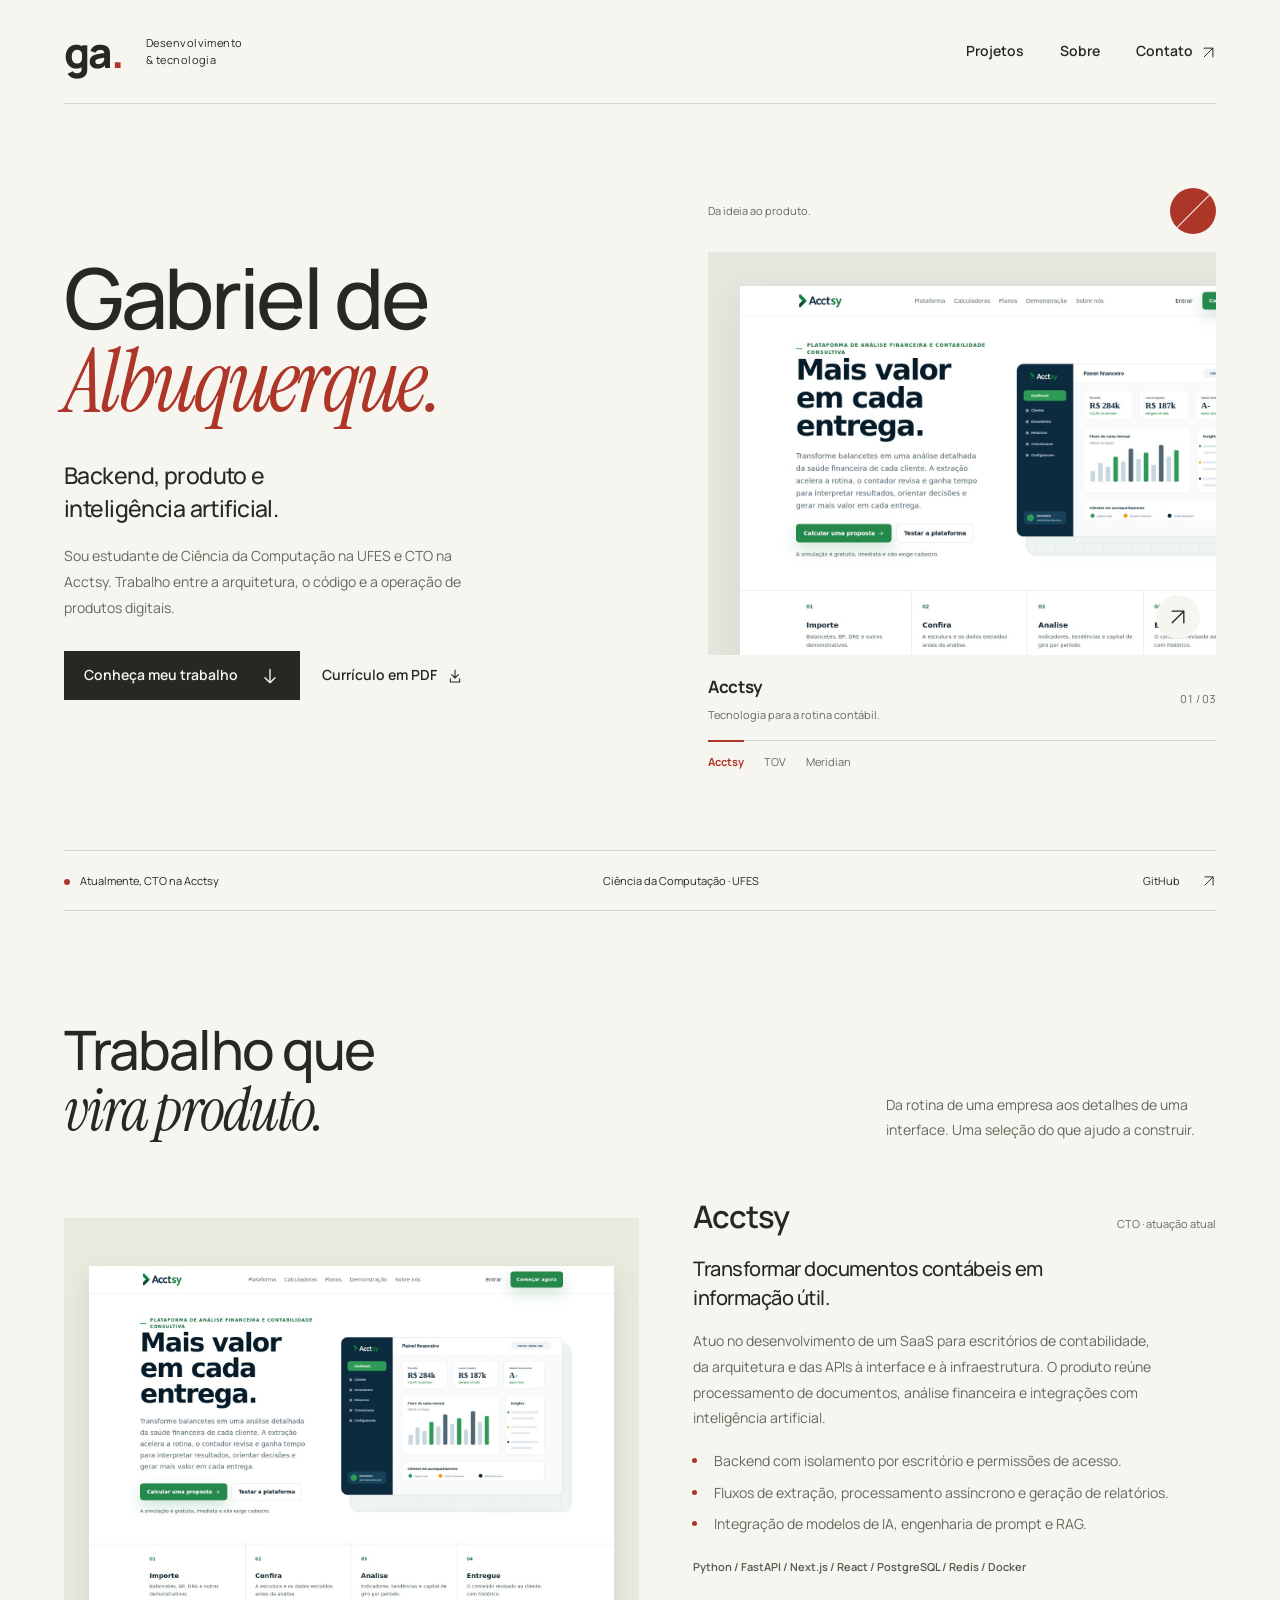
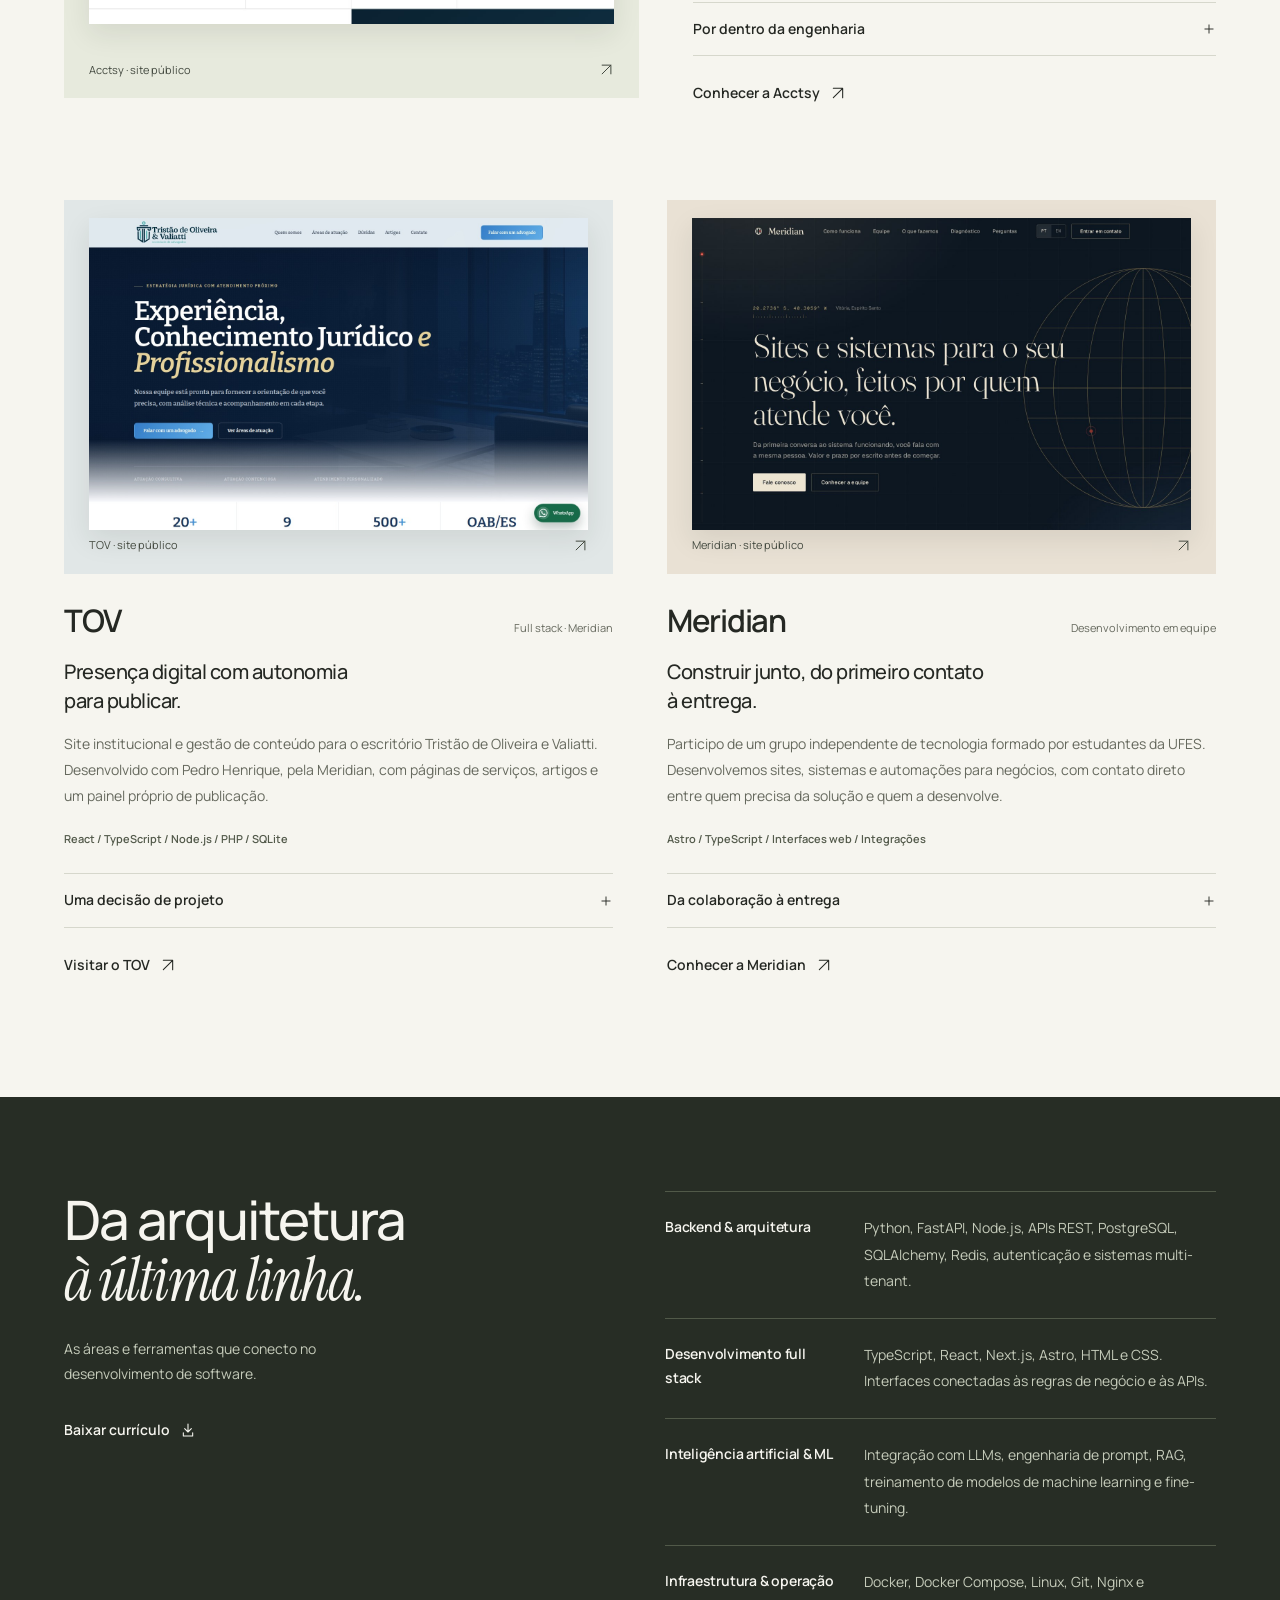
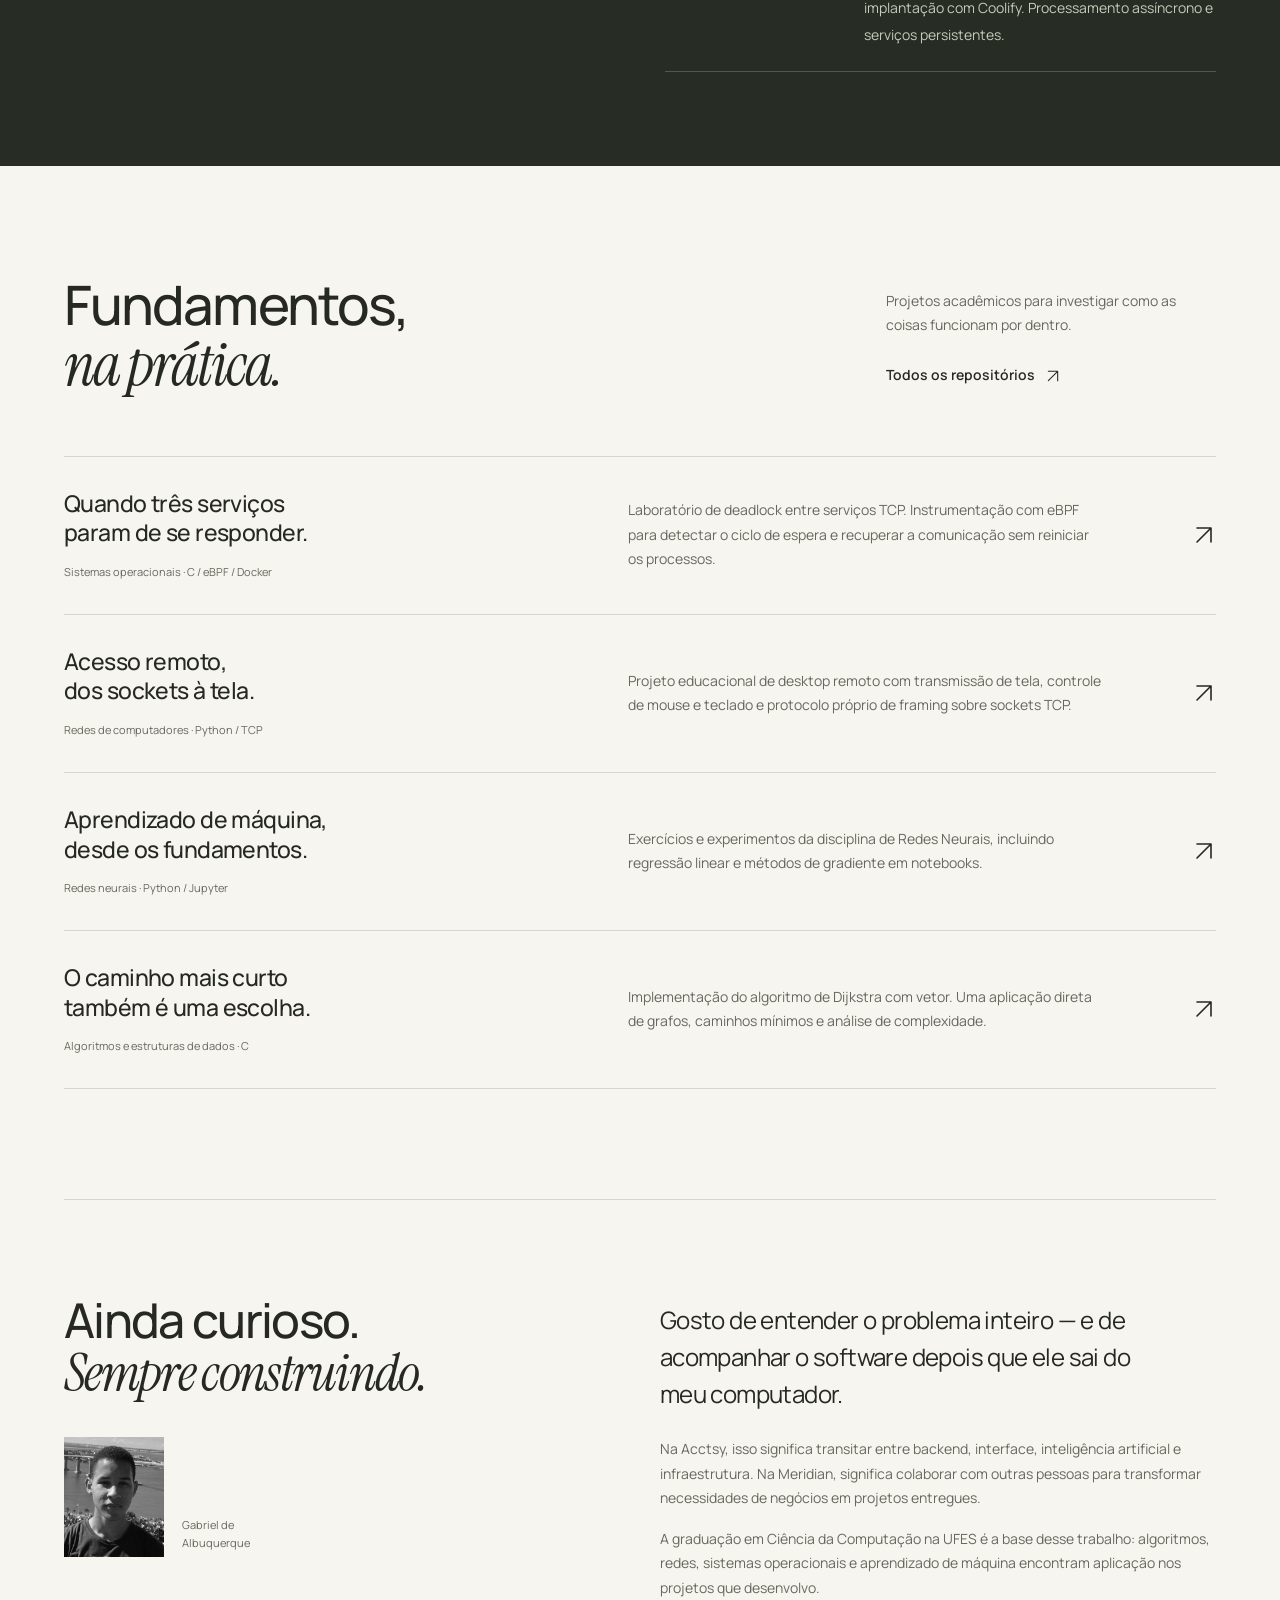
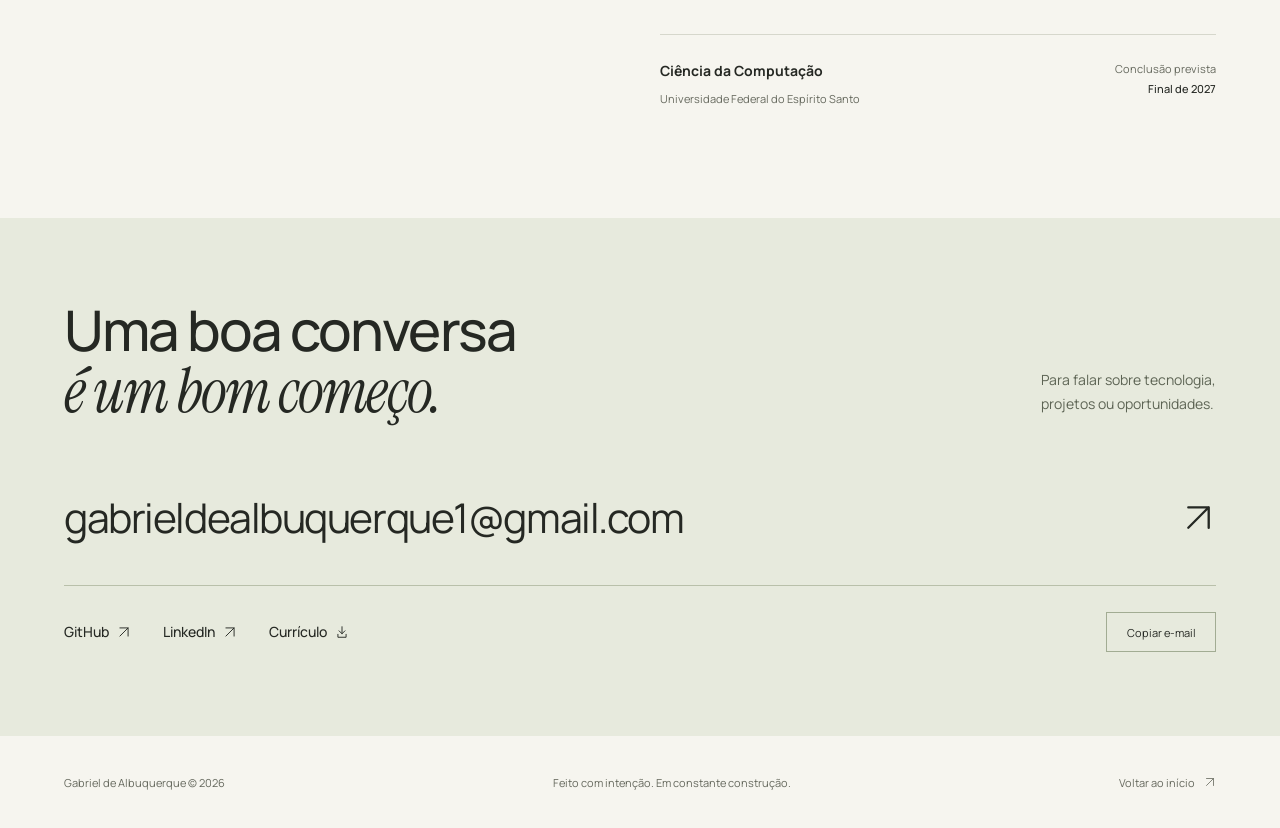
==== index.html @ 9687a2c0 "feat: add personal engineering portfolio" ====
<!doctype html>
<html lang="pt-BR">
  <head>
    <meta charset="utf-8" />
    <meta name="viewport" content="width=device-width, initial-scale=1" />
    <meta name="theme-color" content="#f6f5ef" />
    <title>Gabriel de Albuquerque — Software, produto e IA</title>
    <meta
      name="description"
      content="Gabriel de Albuquerque, CTO na Acctsy e estudante de Ciência da Computação na UFES. Backend, full stack, inteligência artificial e projetos reais."
    />
    <link rel="canonical" href="https://gabrieldealbuquerque.github.io/" />
    <meta property="og:type" content="website" />
    <meta property="og:locale" content="pt_BR" />
    <meta
      property="og:title"
      content="Gabriel de Albuquerque — Software, produto e IA"
    />
    <meta
      property="og:description"
      content="CTO na Acctsy. Ciência da Computação na UFES. Conheça meu trabalho, projetos e experiências."
    />
    <meta property="og:url" content="https://gabrieldealbuquerque.github.io/" />
    <meta
      property="og:image"
      content="https://gabrieldealbuquerque.github.io/assets/social.png"
    />
    <meta property="og:image:width" content="1200" />
    <meta property="og:image:height" content="630" />
    <meta name="twitter:card" content="summary_large_image" />
    <link rel="icon" href="assets/favicon.svg" type="image/svg+xml" />
    <link
      rel="preload"
      href="assets/fonts/manrope.woff2"
      as="font"
      type="font/woff2"
      crossorigin
    />
    <link
      rel="preload"
      href="assets/fonts/instrument-serif-italic.woff2"
      as="font"
      type="font/woff2"
      crossorigin
    />
    <link rel="stylesheet" href="styles.css" />
    <script src="script.js" defer></script>
    <script type="application/ld+json">
      {
        "@context": "https://schema.org",
        "@type": "Person",
        "name": "Gabriel de Albuquerque",
        "url": "https://gabrieldealbuquerque.github.io/",
        "jobTitle": "CTO",
        "worksFor": {
          "@type": "Organization",
          "name": "Acctsy",
          "url": "https://www.acctsy.com.br/"
        },
        "email": "mailto:gabrieldealbuquerque1@gmail.com",
        "sameAs": [
          "https://github.com/gabrieldealbuquerque",
          "https://www.linkedin.com/in/gabriel-de-albuquerque-santos-32b869294/"
        ]
      }
    </script>
  </head>
  <body>
    <a class="skip-link" href="#conteudo">Pular para o conteúdo</a>
    <svg
      class="icon-library"
      xmlns="http://www.w3.org/2000/svg"
      aria-hidden="true"
    >
      <symbol id="arrow-up-right" viewBox="0 0 24 24">
        <path d="M5 19 19 5M5 5h14v14" />
      </symbol>
      <symbol id="arrow-down" viewBox="0 0 24 24">
        <path d="M12 4v16m-6-6 6 6 6-6" />
      </symbol>
      <symbol id="plus" viewBox="0 0 24 24">
        <path d="M12 5v14M5 12h14" />
      </symbol>
      <symbol id="download" viewBox="0 0 24 24">
        <path d="M12 3v12m-5-5 5 5 5-5M5 16v5h14v-5" />
      </symbol>
    </svg>

    <header class="header wrap">
      <a
        class="wordmark"
        href="#inicio"
        aria-label="Gabriel de Albuquerque, início"
        >g<span class="mark-dot">a</span><span class="brand-period">.</span></a
      >
      <span class="header-note">Desenvolvimento<br />& tecnologia</span>
      <nav aria-label="Navegação principal">
        <a href="#projetos">Projetos</a>
        <a href="#sobre">Sobre</a>
        <a href="#contato"
          >Contato <svg class="icon"><use href="#arrow-up-right" /></svg
        ></a>
      </nav>
    </header>

    <main id="conteudo">
      <section class="hero wrap" id="inicio" aria-labelledby="nome">
        <div class="hero-copy">
          <h1 id="nome">Gabriel de<br /><em>Albuquerque.</em></h1>
          <p class="hero-lead">
            Backend, produto e<br />inteligência artificial.
          </p>
          <p class="hero-intro">
            Sou estudante de Ciência da Computação na UFES e CTO na Acctsy.
            Trabalho entre a arquitetura, o código e a operação de produtos
            digitais.
          </p>
          <div class="hero-actions">
            <a class="button" href="#projetos"
              >Conheça meu trabalho
              <svg class="icon"><use href="#arrow-down" /></svg
            ></a>
            <a
              class="text-link"
              href="assets/Gabriel-de-Albuquerque-Curriculo.pdf"
              download
              >Currículo em PDF <svg class="icon"><use href="#download" /></svg
            ></a>
          </div>
        </div>
        <div class="work-preview">
          <div class="preview-top">
            <span>Da ideia ao produto.</span
            ><span class="preview-seal" aria-hidden="true"></span>
          </div>
          <a
            class="preview-art"
            id="preview-link"
            href="#acctsy"
            aria-label="Conhecer o projeto Acctsy"
          >
            <img
              id="preview-image"
              src="assets/acctsy.jpg"
              alt="Página pública da Acctsy, plataforma de inteligência financeira"
              width="1440"
              height="980"
              fetchpriority="high"
            />
            <span class="preview-open"
              ><svg class="icon"><use href="#arrow-up-right" /></svg
            ></span>
          </a>
          <div class="preview-bottom">
            <p>
              <strong id="preview-name">Acctsy</strong
              ><span id="preview-description"
                >Tecnologia para a rotina contábil.</span
              >
            </p>
            <span
              class="preview-counter"
              id="preview-counter"
              aria-hidden="true"
              >01 / 03</span
            >
          </div>
          <div
            class="project-selector"
            role="group"
            aria-label="Prévia dos projetos"
            hidden
          >
            <button type="button" aria-pressed="true" data-project="acctsy">
              Acctsy
            </button>
            <button type="button" aria-pressed="false" data-project="tov">
              TOV
            </button>
            <button type="button" aria-pressed="false" data-project="meridian">
              Meridian
            </button>
          </div>
        </div>
        <div class="hero-foot">
          <span
            ><span class="status-dot" aria-hidden="true"></span> Atualmente, CTO
            na Acctsy</span
          ><span>Ciência da Computação · UFES</span
          ><a
            href="https://github.com/gabrieldealbuquerque"
            target="_blank"
            rel="noopener noreferrer"
            >GitHub <svg class="icon"><use href="#arrow-up-right" /></svg
          ></a>
        </div>
      </section>

      <section
        class="projects wrap section"
        id="projetos"
        aria-labelledby="projects-heading"
      >
        <div class="section-heading">
          <h2 id="projects-heading">
            Trabalho que<br /><em>vira produto.</em>
          </h2>
          <p>
            Da rotina de uma empresa aos detalhes de uma interface. Uma seleção
            do que ajudo a construir.
          </p>
        </div>

        <article class="project project-featured" id="acctsy">
          <a
            class="project-image acctsy-image"
            href="https://www.acctsy.com.br/"
            target="_blank"
            rel="noopener noreferrer"
            aria-label="Visitar o site da Acctsy"
            ><img
              src="assets/acctsy.jpg"
              alt="Site público da Acctsy apresentando sua plataforma contábil"
              width="1440"
              height="980"
              loading="lazy" /><span class="image-note"
              >Acctsy · site público
              <svg class="icon"><use href="#arrow-up-right" /></svg></span
          ></a>
          <div class="project-body">
            <div class="project-title">
              <h3>Acctsy</h3>
              <span>CTO · atuação atual</span>
            </div>
            <p class="project-statement">
              Transformar documentos contábeis em informação útil.
            </p>
            <p>
              Atuo no desenvolvimento de um SaaS para escritórios de
              contabilidade, da arquitetura e das APIs à interface e à
              infraestrutura. O produto reúne processamento de documentos,
              análise financeira e integrações com inteligência artificial.
            </p>
            <ul class="project-points">
              <li>
                Backend com isolamento por escritório e permissões de acesso.
              </li>
              <li>
                Fluxos de extração, processamento assíncrono e geração de
                relatórios.
              </li>
              <li>Integração de modelos de IA, engenharia de prompt e RAG.</li>
            </ul>
            <p class="tech-line">
              Python / FastAPI / Next.js / React / PostgreSQL / Redis / Docker
            </p>
            <details>
              <summary>
                Por dentro da engenharia
                <svg class="icon"><use href="#plus" /></svg>
              </summary>
              <div class="detail-content">
                <p>
                  A interface se comunica com o backend por uma camada BFF. O
                  processamento usa filas persistentes, e o acesso aos dados
                  considera o escritório, o cliente e as permissões de cada
                  usuário.
                </p>
                <p>
                  Minha atuação conecta desenvolvimento full stack, integração
                  de IA e operação: autenticação, APIs, persistência,
                  processamento de arquivos e implantação com Docker.
                </p>
              </div>
            </details>
            <a
              class="text-link"
              href="https://www.acctsy.com.br/"
              target="_blank"
              rel="noopener noreferrer"
              >Conhecer a Acctsy
              <svg class="icon"><use href="#arrow-up-right" /></svg
            ></a>
          </div>
        </article>

        <div class="project-pair">
          <article class="project" id="tov">
            <a
              class="project-image tov-image"
              href="https://tov.adv.br/"
              target="_blank"
              rel="noopener noreferrer"
              aria-label="Visitar o site TOV"
              ><img
                src="assets/tov.jpg"
                alt="Página inicial do escritório Tristão de Oliveira e Valiatti"
                width="1440"
                height="900"
                loading="lazy" /><span class="image-note"
                >TOV · site público
                <svg class="icon"><use href="#arrow-up-right" /></svg></span
            ></a>
            <div class="project-title">
              <h3>TOV</h3>
              <span>Full stack · Meridian</span>
            </div>
            <p class="project-statement">
              Presença digital com autonomia para publicar.
            </p>
            <p>
              Site institucional e gestão de conteúdo para o escritório Tristão
              de Oliveira e Valiatti. Desenvolvido com Pedro Henrique, pela
              Meridian, com páginas de serviços, artigos e um painel próprio de
              publicação.
            </p>
            <p class="tech-line">React / TypeScript / Node.js / PHP / SQLite</p>
            <details>
              <summary>
                Uma decisão de projeto
                <svg class="icon"><use href="#plus" /></svg>
              </summary>
              <div class="detail-content">
                <p>
                  O mesmo frontend atende dois ambientes: backend Node.js para
                  desenvolvimento e VPS, ou PHP para hospedagem compartilhada. O
                  contrato da API é preservado entre eles.
                </p>
                <p>
                  O CMS inclui sessões com cookies HttpOnly, proteção CSRF e
                  sanitização de conteúdo. Metadados por página, sitemap e RSS
                  fazem parte da publicação dos artigos.
                </p>
              </div>
            </details>
            <a
              class="text-link"
              href="https://tov.adv.br/"
              target="_blank"
              rel="noopener noreferrer"
              >Visitar o TOV
              <svg class="icon"><use href="#arrow-up-right" /></svg
            ></a>
          </article>
          <article class="project" id="meridian">
            <a
              class="project-image meridian-image"
              href="https://www.meridianlab.com.br/"
              target="_blank"
              rel="noopener noreferrer"
              aria-label="Visitar a Meridian"
              ><img
                src="assets/meridian.jpg"
                alt="Site da Meridian, grupo de desenvolvimento de sites e sistemas"
                width="1440"
                height="980"
                loading="lazy" /><span class="image-note"
                >Meridian · site público
                <svg class="icon"><use href="#arrow-up-right" /></svg></span
            ></a>
            <div class="project-title">
              <h3>Meridian</h3>
              <span>Desenvolvimento em equipe</span>
            </div>
            <p class="project-statement">
              Construir junto, do primeiro contato à entrega.
            </p>
            <p>
              Participo de um grupo independente de tecnologia formado por
              estudantes da UFES. Desenvolvemos sites, sistemas e automações
              para negócios, com contato direto entre quem precisa da solução e
              quem a desenvolve.
            </p>
            <p class="tech-line">
              Astro / TypeScript / Interfaces web / Integrações
            </p>
            <details>
              <summary>
                Da colaboração à entrega
                <svg class="icon"><use href="#plus" /></svg>
              </summary>
              <div class="detail-content">
                <p>
                  A Meridian é um espaço de colaboração e aplicação prática do
                  que estudamos. O projeto do TOV é uma dessas entregas,
                  desenvolvido em conjunto com Pedro Henrique.
                </p>
                <p>
                  O site do grupo usa Astro e TypeScript. A Meridian é uma
                  iniciativa independente, sem vínculo institucional com a UFES.
                </p>
              </div>
            </details>
            <a
              class="text-link"
              href="https://www.meridianlab.com.br/"
              target="_blank"
              rel="noopener noreferrer"
              >Conhecer a Meridian
              <svg class="icon"><use href="#arrow-up-right" /></svg
            ></a>
          </article>
        </div>
      </section>

      <section
        class="skills-section"
        id="competencias"
        aria-labelledby="skills-heading"
      >
        <div class="wrap skills-layout">
          <div class="skills-intro">
            <h2 id="skills-heading">
              Da arquitetura<br /><em>à última linha.</em>
            </h2>
            <p>
              As áreas e ferramentas que conecto no desenvolvimento de software.
            </p>
            <a
              class="text-link"
              href="assets/Gabriel-de-Albuquerque-Curriculo.pdf"
              download
              >Baixar currículo <svg class="icon"><use href="#download" /></svg
            ></a>
          </div>
          <dl class="skills-list">
            <div>
              <dt>Backend & arquitetura</dt>
              <dd>
                Python, FastAPI, Node.js, APIs REST, PostgreSQL, SQLAlchemy,
                Redis, autenticação e sistemas multi-tenant.
              </dd>
            </div>
            <div>
              <dt>Desenvolvimento full stack</dt>
              <dd>
                TypeScript, React, Next.js, Astro, HTML e CSS. Interfaces
                conectadas às regras de negócio e às APIs.
              </dd>
            </div>
            <div>
              <dt>Inteligência artificial & ML</dt>
              <dd>
                Integração com LLMs, engenharia de prompt, RAG, treinamento de
                modelos de machine learning e fine-tuning.
              </dd>
            </div>
            <div>
              <dt>Infraestrutura & operação</dt>
              <dd>
                Docker, Docker Compose, Linux, Git, Nginx e implantação com
                Coolify. Processamento assíncrono e serviços persistentes.
              </dd>
            </div>
          </dl>
        </div>
      </section>

      <section class="academic wrap section" aria-labelledby="academic-heading">
        <div class="section-heading">
          <h2 id="academic-heading">Fundamentos,<br /><em>na prática.</em></h2>
          <div>
            <p>
              Projetos acadêmicos para investigar como as coisas funcionam por
              dentro.
            </p>
            <a
              class="text-link"
              href="https://github.com/gabrieldealbuquerque?tab=repositories"
              target="_blank"
              rel="noopener noreferrer"
              >Todos os repositórios
              <svg class="icon"><use href="#arrow-up-right" /></svg
            ></a>
          </div>
        </div>
        <div class="academic-list">
          <a
            class="academic-project"
            href="https://github.com/gabrieldealbuquerque/Deteccao-de-Deadlock-por-eBPF"
            target="_blank"
            rel="noopener noreferrer"
            ><div>
              <h3>Quando três serviços<br />param de se responder.</h3>
              <span>Sistemas operacionais · C / eBPF / Docker</span>
            </div>
            <p>
              Laboratório de deadlock entre serviços TCP. Instrumentação com
              eBPF para detectar o ciclo de espera e recuperar a comunicação sem
              reiniciar os processos.
            </p>
            <svg class="icon"><use href="#arrow-up-right" /></svg
          ></a>
          <a
            class="academic-project"
            href="https://github.com/gabrieldealbuquerque/Remote-Desktop-via-Sockets-TCP"
            target="_blank"
            rel="noopener noreferrer"
            ><div>
              <h3>Acesso remoto,<br />dos sockets à tela.</h3>
              <span>Redes de computadores · Python / TCP</span>
            </div>
            <p>
              Projeto educacional de desktop remoto com transmissão de tela,
              controle de mouse e teclado e protocolo próprio de framing sobre
              sockets TCP.
            </p>
            <svg class="icon"><use href="#arrow-up-right" /></svg
          ></a>
          <a
            class="academic-project"
            href="https://github.com/gabrieldealbuquerque/Redes-Neurais"
            target="_blank"
            rel="noopener noreferrer"
            ><div>
              <h3>Aprendizado de máquina,<br />desde os fundamentos.</h3>
              <span>Redes neurais · Python / Jupyter</span>
            </div>
            <p>
              Exercícios e experimentos da disciplina de Redes Neurais,
              incluindo regressão linear e métodos de gradiente em notebooks.
            </p>
            <svg class="icon"><use href="#arrow-up-right" /></svg
          ></a>
          <a
            class="academic-project"
            href="https://github.com/gabrieldealbuquerque/Dijkstra_Vetor"
            target="_blank"
            rel="noopener noreferrer"
            ><div>
              <h3>O caminho mais curto<br />também é uma escolha.</h3>
              <span>Algoritmos e estruturas de dados · C</span>
            </div>
            <p>
              Implementação do algoritmo de Dijkstra com vetor. Uma aplicação
              direta de grafos, caminhos mínimos e análise de complexidade.
            </p>
            <svg class="icon"><use href="#arrow-up-right" /></svg
          ></a>
        </div>
      </section>

      <section
        class="about wrap section"
        id="sobre"
        aria-labelledby="about-heading"
      >
        <div class="about-heading">
          <h2 id="about-heading">
            Ainda curioso.<br /><em>Sempre construindo.</em>
          </h2>
          <figure>
            <img
              src="assets/gabriel.jpeg"
              alt="Gabriel de Albuquerque"
              width="200"
              height="200"
              loading="lazy"
            />
            <figcaption>Gabriel de Albuquerque</figcaption>
          </figure>
        </div>
        <div class="about-copy">
          <p class="about-lead">
            Gosto de entender o problema inteiro — e de acompanhar o software
            depois que ele sai do meu computador.
          </p>
          <p>
            Na Acctsy, isso significa transitar entre backend, interface,
            inteligência artificial e infraestrutura. Na Meridian, significa
            colaborar com outras pessoas para transformar necessidades de
            negócios em projetos entregues.
          </p>
          <p>
            A graduação em Ciência da Computação na UFES é a base desse
            trabalho: algoritmos, redes, sistemas operacionais e aprendizado de
            máquina encontram aplicação nos projetos que desenvolvo.
          </p>
          <div class="education">
            <div>
              <strong>Ciência da Computação</strong
              ><span>Universidade Federal do Espírito Santo</span>
            </div>
            <span>Conclusão prevista<br /><strong>Final de 2027</strong></span>
          </div>
        </div>
      </section>

      <section class="contact" id="contato" aria-labelledby="contact-heading">
        <div class="wrap">
          <div class="contact-top">
            <h2 id="contact-heading">
              Uma boa conversa<br /><em>é um bom começo.</em>
            </h2>
            <p>Para falar sobre tecnologia,<br />projetos ou oportunidades.</p>
          </div>
          <a class="email-link" href="mailto:gabrieldealbuquerque1@gmail.com"
            >gabrieldealbuquerque1@gmail.com
            <svg class="icon"><use href="#arrow-up-right" /></svg
          ></a>
          <div class="contact-bottom">
            <div class="contact-links">
              <a
                href="https://github.com/gabrieldealbuquerque"
                target="_blank"
                rel="noopener noreferrer"
                >GitHub
                <svg class="icon"><use href="#arrow-up-right" /></svg></a
              ><a
                href="https://www.linkedin.com/in/gabriel-de-albuquerque-santos-32b869294/"
                target="_blank"
                rel="noopener noreferrer"
                >LinkedIn
                <svg class="icon"><use href="#arrow-up-right" /></svg></a
              ><a href="assets/Gabriel-de-Albuquerque-Curriculo.pdf" download
                >Currículo <svg class="icon"><use href="#download" /></svg
              ></a>
            </div>
            <button class="copy-email" type="button" hidden>
              Copiar e-mail</button
            ><span
              class="sr-only"
              id="copy-status"
              role="status"
              aria-live="polite"
            ></span>
          </div>
        </div>
      </section>
    </main>
    <footer class="footer wrap">
      <span
        >Gabriel de Albuquerque <span aria-hidden="true">©</span>
        <span id="year">2026</span></span
      ><span>Feito com intenção. Em constante construção.</span
      ><a href="#inicio"
        >Voltar ao início <svg class="icon"><use href="#arrow-up-right" /></svg
      ></a>
    </footer>
  </body>
</html>
---- styles.css ----
@font-face {
  font-family: Manrope;
  src: url("assets/fonts/manrope.woff2") format("woff2");
  font-weight: 200 800;
  font-style: normal;
  font-display: swap;
}
@font-face {
  font-family: "Instrument Serif";
  src: url("assets/fonts/instrument-serif-italic.woff2") format("woff2");
  font-style: italic;
  font-weight: 400;
  font-display: swap;
}
:root {
  --paper: #f6f5ef;
  --ink: #252823;
  --muted: #66695e;
  --line: #d6d7cc;
  --accent: #ad3628;
  --accent-hover: #86281e;
  --sage: #e7eadd;
  --dark: #272d25;
  --serif: "Instrument Serif", Georgia, serif;
  --sans: Manrope, Arial, sans-serif;
  --space: clamp(24px, 5vw, 80px);
  --ease: cubic-bezier(0.16, 1, 0.3, 1);
}
* {
  box-sizing: border-box;
}
html {
  scroll-behavior: smooth;
  scroll-padding-top: 32px;
  scrollbar-color: #a5a998 var(--paper);
}
body {
  margin: 0;
  background: var(--paper);
  color: var(--ink);
  font-family: var(--sans);
  font-size: 15px;
  line-height: 1.75;
  -webkit-font-smoothing: antialiased;
}
::selection {
  background: var(--accent);
  color: var(--paper);
}
[hidden] {
  display: none !important;
}
a {
  color: inherit;
  text-decoration: none;
  text-underline-offset: 5px;
}
button {
  font: inherit;
  color: inherit;
  cursor: pointer;
}
a,
button,
summary {
  -webkit-tap-highlight-color: transparent;
}
a:focus-visible,
button:focus-visible,
summary:focus-visible {
  outline: 2px solid var(--accent);
  outline-offset: 6px;
}
p,
h1,
h2,
h3,
figure {
  margin: 0;
}
h1,
h2,
h3 {
  font-weight: 500;
  line-height: 1.06;
  letter-spacing: -0.035em;
  text-wrap: balance;
}
p {
  text-wrap: pretty;
}
em {
  font-family: var(--serif);
  font-weight: 400;
}
img {
  display: block;
  max-width: 100%;
  height: auto;
}
svg {
  display: inline-block;
}
.icon {
  width: 20px;
  height: 20px;
  fill: none;
  stroke: currentColor;
  stroke-width: 1.6;
  stroke-linecap: round;
  stroke-linejoin: round;
  flex-shrink: 0;
  vertical-align: middle;
}
.icon-library {
  position: absolute;
  width: 0;
  height: 0;
  overflow: hidden;
}
.wrap {
  width: calc(100% - var(--space) * 2);
  max-width: 1280px;
  margin-inline: auto;
}
.section {
  padding-block: 110px;
}
.sr-only {
  position: absolute;
  width: 1px;
  height: 1px;
  padding: 0;
  margin: -1px;
  overflow: hidden;
  clip: rect(0, 0, 0, 0);
  white-space: nowrap;
  border: 0;
}
.skip-link {
  position: fixed;
  top: 12px;
  left: 12px;
  z-index: 20;
  background: var(--ink);
  color: white;
  padding: 12px 20px;
  transform: translateY(-160%);
}
.skip-link:focus {
  transform: translateY(0);
}
.header {
  display: flex;
  align-items: center;
  gap: 24px;
  min-height: 104px;
  border-bottom: 1px solid var(--line);
}
.wordmark {
  font-size: 42px;
  font-weight: 800;
  letter-spacing: -0.04em;
  line-height: 1;
}
.brand-period {
  color: var(--accent);
}
.header-note {
  font-size: 11px;
  line-height: 1.5;
  letter-spacing: 0.04em;
}
.header nav {
  margin-left: auto;
  display: flex;
  gap: 36px;
  align-items: center;
  font-size: 14px;
  font-weight: 600;
}
.header nav a {
  padding-block: 12px;
}
.header nav a:hover {
  color: var(--accent);
}
.header nav .icon {
  width: 15px;
  height: 15px;
  margin-left: 5px;
}
.hero {
  display: grid;
  grid-template-columns: 1.13fr 1fr;
  column-gap: 70px;
  align-items: center;
  padding-top: 72px;
}
.hero h1 {
  font-size: clamp(64px, 6.55vw, 96px);
  line-height: 0.98;
  letter-spacing: -0.04em;
}
.hero h1 em {
  font-size: 1.04em;
  letter-spacing: -0.035em;
  color: var(--accent);
}
.hero-lead {
  font-size: 23px;
  line-height: 1.45;
  letter-spacing: -0.025em;
  font-weight: 500;
  margin-top: 34px;
}
.hero-intro {
  max-width: 415px;
  color: var(--muted);
  margin-top: 18px;
  font-size: 14px;
  line-height: 1.85;
}
.hero-actions {
  display: flex;
  gap: 22px;
  align-items: center;
  flex-wrap: wrap;
  margin-top: 30px;
}
.button {
  background: var(--ink);
  color: var(--paper);
  display: inline-flex;
  align-items: center;
  justify-content: center;
  gap: 22px;
  min-height: 49px;
  padding: 10px 19px;
  font-size: 14px;
  font-weight: 600;
  border: 1px solid var(--ink);
  transition: background 0.2s;
}
.button:hover {
  background: var(--accent);
  border-color: var(--accent);
}
.text-link {
  display: inline-flex;
  align-items: center;
  gap: 10px;
  font-size: 14px;
  font-weight: 600;
  min-height: 44px;
}
.text-link:hover {
  text-decoration: underline;
}
.text-link .icon {
  width: 16px;
  height: 16px;
}
.hero-foot {
  grid-column: 1/-1;
  display: flex;
  align-items: center;
  justify-content: space-between;
  gap: 20px;
  border-block: 1px solid var(--line);
  margin-top: 70px;
  padding-block: 20px;
  font-size: 11px;
}
.hero-foot > a {
  display: flex;
  align-items: center;
  gap: 22px;
}
.hero-foot .icon {
  width: 14px;
  height: 14px;
}
.status-dot {
  display: inline-block;
  width: 6px;
  height: 6px;
  background: var(--accent);
  border-radius: 50%;
  margin-right: 8px;
  vertical-align: middle;
}
.work-preview {
  align-self: center;
  padding-top: 12px;
}
.preview-top {
  display: flex;
  align-items: center;
  justify-content: space-between;
  font-size: 11px;
  color: var(--muted);
  margin-bottom: 18px;
}
.preview-seal {
  width: 46px;
  height: 46px;
  border-radius: 50%;
  background: var(--accent);
  position: relative;
}
.preview-seal:after {
  content: "";
  position: absolute;
  background: var(--paper);
  height: 1px;
  width: 66px;
  left: -10px;
  top: 23px;
  transform: rotate(-45deg);
}
.preview-art {
  display: block;
  position: relative;
  background: #e3e7dd;
  padding: 34px 0 34px 32px;
  overflow: hidden;
  aspect-ratio: 1.26;
}
.preview-art img {
  width: 121%;
  max-width: none;
  aspect-ratio: 1440/980;
  object-fit: cover;
  object-position: top left;
  box-shadow: 0 12px 32px #25282313;
  transition: transform 0.6s var(--ease);
}
.preview-art:hover img {
  transform: translateX(-4px);
}
.preview-open {
  display: flex;
  align-items: center;
  justify-content: center;
  width: 44px;
  height: 44px;
  position: absolute;
  right: 16px;
  bottom: 16px;
  border-radius: 50%;
  background: var(--paper);
  color: var(--ink);
}
.preview-art.switched img {
  animation: turn-page 0.55s var(--ease);
}
@keyframes turn-page {
  from {
    clip-path: inset(0 100% 0 0);
  }
  to {
    clip-path: inset(0 0 0 0);
  }
}
.preview-bottom {
  display: flex;
  align-items: center;
  justify-content: space-between;
  padding-top: 17px;
  gap: 20px;
}
.preview-bottom p {
  display: flex;
  flex-direction: column;
  gap: 3px;
}
.preview-bottom strong {
  font-size: 17px;
  letter-spacing: -0.02em;
}
.preview-bottom p span {
  font-size: 11px;
  color: var(--muted);
}
.preview-counter {
  font-size: 11px;
  font-variant-numeric: tabular-nums;
  white-space: nowrap;
  color: var(--muted);
}
.project-selector {
  display: flex;
  gap: 20px;
  margin-top: 16px;
  border-top: 1px solid var(--line);
}
.project-selector button {
  font-size: 11px;
  background: none;
  border: 0;
  border-top: 2px solid transparent;
  min-height: 40px;
  padding: 8px 0;
  margin-top: -1px;
  color: var(--muted);
}
.project-selector button[aria-pressed="true"] {
  border-top-color: var(--accent);
  color: var(--accent);
  font-weight: 700;
}
.project-selector button:hover {
  color: var(--accent);
}
.section-heading {
  display: flex;
  justify-content: space-between;
  align-items: flex-end;
  gap: 40px;
  margin-bottom: 58px;
}
h2 {
  font-size: clamp(40px, 4.25vw, 58px);
  font-weight: 500;
}
h2 em {
  font-size: 1.1em;
}
.section-heading > p,
.section-heading > div {
  max-width: 330px;
  font-size: 14px;
  color: var(--muted);
}
.section-heading > div .text-link {
  margin-top: 16px;
  color: var(--ink);
}
.project-featured {
  display: grid;
  grid-template-columns: 1.1fr 1fr;
  gap: 54px;
  align-items: center;
}
.project-image {
  display: block;
  position: relative;
  padding: 38px 25px 64px;
  overflow: hidden;
  isolation: isolate;
}
.project-image > img {
  width: 100%;
  box-shadow: 0 10px 26px #20271b18;
  transition: transform 0.7s var(--ease);
}
.project-image:hover > img {
  transform: translateY(-5px);
}
.acctsy-image {
  background: var(--sage);
  min-height: 480px;
  display: flex;
  align-items: center;
}
.tov-image {
  background: #e1e7e7;
}
.meridian-image {
  background: #e9e1d4;
}
.image-note {
  position: absolute;
  bottom: 19px;
  left: 25px;
  right: 25px;
  display: flex;
  align-items: center;
  justify-content: space-between;
  font-size: 11px;
  color: #444a40;
}
.image-note .icon {
  width: 15px;
  height: 15px;
}
.project-title {
  display: flex;
  align-items: baseline;
  justify-content: space-between;
  flex-wrap: wrap;
  gap: 10px;
  margin-bottom: 20px;
}
.project-title h3 {
  font-size: 31px;
  font-weight: 600;
}
.project-title > span {
  font-size: 11px;
  color: var(--muted);
}
.project-statement {
  font-size: 20px;
  font-weight: 500;
  line-height: 1.45;
  letter-spacing: -0.025em;
  margin-bottom: 16px;
  max-width: 30ch;
}
.project-body > p:not(.project-statement):not(.tech-line),
.project-pair .project > p:not(.project-statement):not(.tech-line) {
  font-size: 14px;
  color: var(--muted);
  line-height: 1.85;
}
.project-points {
  padding: 0 0 0 16px;
  margin: 18px 0;
  font-size: 14px;
  color: var(--muted);
}
.project-points li {
  padding-left: 5px;
  margin-block: 7px;
}
.project-points li::marker {
  color: var(--accent);
}
.tech-line {
  font-size: 11px;
  line-height: 1.9;
  color: #535a4b;
  margin-top: 20px;
  font-weight: 600;
}
.project details {
  margin-top: 24px;
  border-block: 1px solid var(--line);
}
summary {
  display: flex;
  justify-content: space-between;
  align-items: center;
  gap: 20px;
  list-style: none;
  padding-block: 14px;
  cursor: pointer;
  font-size: 14px;
  font-weight: 600;
}
summary::-webkit-details-marker {
  display: none;
}
summary .icon {
  width: 14px;
  height: 14px;
  transition: transform 0.2s;
}
details[open] summary .icon {
  transform: rotate(45deg);
}
.detail-content {
  font-size: 14px;
  color: var(--muted);
  padding-bottom: 19px;
}
.detail-content p + p {
  margin-top: 12px;
}
.project .text-link {
  margin-top: 15px;
}
.project-pair {
  display: grid;
  grid-template-columns: 1fr 1fr;
  gap: 54px;
  margin-top: 85px;
}
.project-pair .project-image {
  margin-bottom: 30px;
  aspect-ratio: 1.47;
  display: flex;
  align-items: center;
}
.project-pair .project-image > img {
  aspect-ratio: 1.6;
  object-fit: cover;
  object-position: top;
}
.project-pair .project-statement {
  max-width: 28ch;
}
.project-pair .project > p:not(.project-statement) {
  max-width: 66ch;
}
.skills-section {
  background: var(--dark);
  color: var(--paper);
  padding-block: 94px;
}
.skills-layout {
  display: grid;
  grid-template-columns: 1fr 1.1fr;
  gap: 100px;
}
.skills-intro > p {
  margin-top: 25px;
  max-width: 310px;
  font-size: 14px;
  color: #c5cbba;
}
.skills-intro .text-link {
  margin-top: 22px;
}
.skills-list {
  margin: 0;
}
.skills-list > div {
  display: grid;
  grid-template-columns: 175px 1fr;
  gap: 24px;
  border-top: 1px solid #515949;
  padding-block: 23px;
}
.skills-list > div:last-child {
  border-bottom: 1px solid #515949;
}
.skills-list dt {
  font-size: 14px;
  font-weight: 600;
  letter-spacing: -0.015em;
}
.skills-list dd {
  margin: 0;
  font-size: 14px;
  color: #c5cbba;
  line-height: 1.9;
}
.skills-section a:focus-visible {
  outline-color: var(--paper);
}
.academic-project {
  display: grid;
  grid-template-columns: 1fr 1fr 24px;
  gap: 50px;
  align-items: center;
  padding: 32px 0;
  border-top: 1px solid var(--line);
}
.academic-project:last-child {
  border-bottom: 1px solid var(--line);
}
.academic-project h3 {
  font-size: 23px;
  line-height: 1.3;
  font-weight: 500;
  letter-spacing: -0.025em;
  transition: color 0.2s;
}
.academic-project > div > span {
  font-size: 11px;
  color: var(--muted);
  display: block;
  margin-top: 14px;
}
.academic-project > p {
  font-size: 14px;
  color: var(--muted);
  max-width: 53ch;
}
.academic-project > .icon {
  width: 24px;
  height: 24px;
  transition: transform 0.25s var(--ease);
}
.academic-project:hover h3 {
  color: var(--accent);
}
.academic-project:hover > .icon {
  transform: translate(3px, -3px);
}
.about {
  border-top: 1px solid var(--line);
  display: grid;
  grid-template-columns: 1fr 1.1fr;
  gap: 90px;
  padding-top: 95px;
}
.about-heading h2 {
  font-size: 48px;
}
.about-heading figure {
  margin-top: 35px;
  display: flex;
  align-items: flex-end;
  gap: 18px;
}
.about-heading img {
  width: 100px;
  height: 120px;
  object-fit: cover;
  filter: grayscale(1);
}
.about-heading figcaption {
  font-size: 11px;
  color: var(--muted);
  max-width: 100px;
  line-height: 1.6;
  padding-bottom: 5px;
}
.about-copy {
  padding-top: 6px;
}
.about-copy .about-lead {
  font-size: 24px;
  letter-spacing: -0.025em;
  line-height: 1.55;
  max-width: 34ch;
  margin-bottom: 25px;
}
.about-copy > p:not(.about-lead) {
  font-size: 14px;
  color: var(--muted);
  margin-top: 16px;
}
.education {
  display: flex;
  justify-content: space-between;
  gap: 24px;
  border-top: 1px solid var(--line);
  padding-top: 24px;
  margin-top: 34px;
  font-size: 11px;
}
.education > div {
  display: flex;
  flex-direction: column;
  gap: 5px;
}
.education > div > strong {
  font-size: 14px;
}
.education span {
  color: var(--muted);
}
.education > span {
  text-align: right;
  white-space: nowrap;
}
.education > span strong {
  font-weight: 500;
  color: var(--ink);
}
.contact {
  background: var(--sage);
  padding-block: 82px;
}
.contact-top {
  display: flex;
  align-items: flex-end;
  justify-content: space-between;
  gap: 40px;
}
.contact h2 {
  font-size: 56px;
}
.contact-top > p {
  font-size: 14px;
  color: #5d6454;
  margin-bottom: 8px;
}
.email-link {
  display: flex;
  align-items: center;
  justify-content: space-between;
  gap: 20px;
  font-size: clamp(18px, 3.2vw, 42px);
  letter-spacing: -0.035em;
  border-bottom: 1px solid #b9c0aa;
  padding-block: 32px;
  margin-top: 25px;
}
.email-link > .icon {
  width: 35px;
  height: 35px;
}
.email-link:hover {
  color: var(--accent);
}
.contact-bottom {
  display: flex;
  align-items: center;
  justify-content: space-between;
  gap: 24px;
  margin-top: 24px;
}
.contact-links {
  display: flex;
  gap: 32px;
  font-size: 14px;
  font-weight: 500;
}
.contact-links a {
  min-height: 44px;
  display: flex;
  align-items: center;
  gap: 8px;
}
.contact-links .icon {
  width: 14px;
  height: 14px;
}
.contact-links a:hover {
  text-decoration: underline;
}
.copy-email {
  border: 1px solid #a2ac93;
  background: transparent;
  font-size: 11px;
  padding: 9px 14px;
  min-height: 40px;
  min-width: 110px;
}
.copy-email:hover {
  background: #dbe0ce;
}
.footer {
  padding-block: 28px;
  display: flex;
  align-items: center;
  justify-content: space-between;
  gap: 20px;
  font-size: 11px;
  color: var(--muted);
}
.footer a {
  display: flex;
  align-items: center;
  gap: 9px;
  min-height: 36px;
}
.footer .icon {
  width: 12px;
  height: 12px;
}
@media (min-width: 1500px) {
  .hero {
    padding-top: 90px;
  }
  .hero-foot {
    margin-top: 85px;
  }
}
@media (max-width: 1100px) {
  .hero {
    column-gap: 36px;
  }
  .hero h1 {
    font-size: 75px;
  }
  .hero-actions {
    gap: 9px 18px;
  }
  .hero-lead {
    font-size: 21px;
  }
  .hero-intro {
    font-size: 14px;
  }
  .preview-art {
    padding: 24px 0 24px 22px;
  }
  .project-featured,
  .project-pair {
    gap: 35px;
  }
  .acctsy-image {
    min-height: 390px;
  }
  .skills-layout {
    gap: 55px;
  }
  .skills-list > div {
    grid-template-columns: 1fr;
    gap: 9px;
  }
  .section {
    padding-block: 85px;
  }
  .about {
    gap: 50px;
  }
  .about-heading h2 {
    font-size: 41px;
  }
}
@media (max-width: 800px) {
  :root {
    --space: 28px;
  }
  .header {
    min-height: 88px;
  }
  .header nav {
    gap: 23px;
  }
  .hero {
    grid-template-columns: 1fr;
    row-gap: 50px;
    padding-top: 52px;
  }
  .hero h1 {
    font-size: clamp(68px, 11vw, 90px);
  }
  .hero-intro {
    font-size: 14px;
    max-width: 470px;
  }
  .hero-lead {
    font-size: 24px;
  }
  .hero-actions {
    gap: 22px;
  }
  .work-preview {
    max-width: 580px;
    width: 100%;
    justify-self: end;
    padding-top: 0;
  }
  .preview-art {
    aspect-ratio: 1.45;
    padding-top: 28px;
  }
  .hero-foot {
    margin-top: 0;
    font-size: 11px;
    gap: 16px;
    flex-wrap: wrap;
    padding-block: 17px;
  }
  .hero-foot > span:nth-child(2) {
    margin-left: auto;
  }
  .hero-foot > a {
    display: none;
  }
  .section {
    padding-block: 72px;
  }
  .section-heading {
    gap: 30px;
    align-items: flex-start;
    margin-bottom: 38px;
  }
  .section-heading > p,
  .section-heading > div {
    max-width: 245px;
    font-size: 14px;
  }
  h2 {
    font-size: 42px;
  }
  .project-featured {
    grid-template-columns: 1fr;
    gap: 32px;
  }
  .acctsy-image {
    min-height: 0;
    aspect-ratio: 1.48;
  }
  .project-body > p:not(.tech-line) {
    max-width: 65ch;
  }
  .project-pair {
    margin-top: 60px;
    gap: 32px;
  }
  .project-pair .project-image {
    padding: 23px 15px 45px;
    aspect-ratio: 1.2;
  }
  .image-note {
    bottom: 14px;
    left: 15px;
    right: 15px;
    font-size: 11px;
  }
  .project-title {
    gap: 10px;
  }
  .project-title h3 {
    font-size: 29px;
  }
  .project-title > span {
    font-size: 11px;
  }
  .project-statement {
    font-size: 19px;
  }
  .skills-layout {
    grid-template-columns: 1fr;
    gap: 35px;
  }
  .skills-section {
    padding-block: 66px;
  }
  .skills-list > div {
    grid-template-columns: 175px 1fr;
    gap: 25px;
  }
  .skills-intro > p {
    max-width: 440px;
  }
  .academic-project {
    grid-template-columns: 1fr 1fr 20px;
    gap: 25px;
  }
  .academic-project h3 {
    font-size: 20px;
  }
  .academic-project > p {
    font-size: 14px;
  }
  .about {
    grid-template-columns: 1fr;
    gap: 30px;
  }
  .about-heading {
    display: flex;
    justify-content: space-between;
    gap: 30px;
  }
  .about-heading figure {
    margin-top: 0;
  }
  .about-heading figcaption {
    display: none;
  }
  .about-copy .about-lead {
    max-width: 48ch;
  }
  .contact h2 {
    font-size: 43px;
  }
  .email-link {
    font-size: clamp(18px, 3.5vw, 28px);
  }
  .footer {
    flex-wrap: wrap;
  }
  .footer > span:nth-child(2) {
    display: none;
  }
}
@media (max-width: 520px) {
  :root {
    --space: 22px;
  }
  .header {
    gap: 14px;
    min-height: 81px;
  }
  .wordmark {
    font-size: 36px;
  }
  .header-note {
    display: none;
  }
  .header nav {
    gap: 21px;
    font-size: 11px;
  }
  .header nav .icon {
    display: none;
  }
  .hero {
    padding-top: 46px;
    row-gap: 37px;
  }
  .hero h1 {
    font-size: clamp(54px, 14.6vw, 75px);
  }
  .hero-lead {
    font-size: 21px;
    margin-top: 28px;
  }
  .hero-intro {
    font-size: 14px;
    line-height: 1.9;
    margin-top: 15px;
  }
  .hero-actions {
    margin-top: 23px;
    gap: 10px 18px;
  }
  .button {
    font-size: 11px;
    padding-inline: 16px;
    gap: 14px;
  }
  .hero-actions .text-link {
    font-size: 11px;
  }
  .work-preview {
    max-width: none;
  }
  .preview-top {
    margin-bottom: 13px;
  }
  .preview-seal {
    width: 34px;
    height: 34px;
  }
  .preview-seal:after {
    top: 17px;
    width: 50px;
    left: -8px;
  }
  .preview-art {
    padding: 25px 0 25px 23px;
    aspect-ratio: 1.32;
  }
  .preview-bottom {
    padding-top: 13px;
  }
  .project-selector {
    margin-top: 12px;
  }
  .hero-foot {
    flex-direction: column;
    align-items: flex-start;
    gap: 5px;
    padding-block: 16px;
    row-gap: 6px;
  }
  .hero-foot > span:nth-child(2) {
    margin-left: 14px;
    font-size: 11px;
  }
  .section {
    padding-block: 59px;
  }
  .section-heading {
    flex-direction: column;
    gap: 22px;
    margin-bottom: 31px;
  }
  .section-heading > p,
  .section-heading > div {
    max-width: 34ch;
  }
  h2 {
    font-size: 40px;
  }
  .project-image {
    padding: 24px 18px 48px;
  }
  .acctsy-image {
    aspect-ratio: 1.25;
  }
  .project-featured {
    gap: 28px;
  }
  .project-title {
    margin-bottom: 17px;
  }
  .project-title h3 {
    font-size: 30px;
  }
  .project-title > span {
    font-size: 11px;
  }
  .project-statement {
    font-size: 20px;
  }
  .project-body > p:not(.project-statement):not(.tech-line),
  .project-pair .project > p:not(.project-statement):not(.tech-line) {
    font-size: 14px;
  }
  .project-points {
    font-size: 14px;
  }
  .project-pair {
    grid-template-columns: 1fr;
    gap: 50px;
    margin-top: 52px;
  }
  .project-pair .project-image {
    aspect-ratio: 1.35;
    padding: 27px 20px 50px;
    margin-bottom: 27px;
  }
  .project-pair .project-statement {
    max-width: 30ch;
  }
  .skills-section {
    padding-block: 59px;
  }
  .skills-layout {
    gap: 26px;
  }
  .skills-list > div {
    grid-template-columns: 1fr;
    gap: 8px;
    padding-block: 21px;
  }
  .skills-list dt {
    font-size: 14px;
  }
  .skills-list dd {
    font-size: 14px;
  }
  .academic-project {
    grid-template-columns: 1fr 22px;
    gap: 18px;
    padding-block: 26px;
  }
  .academic-project > div {
    grid-column: 1;
  }
  .academic-project > p {
    grid-column: 1;
    grid-row: 2;
    font-size: 14px;
    max-width: 40ch;
  }
  .academic-project > .icon {
    grid-column: 2;
    grid-row: 1;
  }
  .academic-project h3 {
    font-size: 23px;
  }
  .academic-project > div > span {
    font-size: 11px;
    margin-top: 12px;
  }
  .about-heading {
    display: block;
  }
  .about-heading h2 {
    font-size: 40px;
  }
  .about-heading figure {
    margin-top: 28px;
    align-items: center;
  }
  .about-heading img {
    width: 70px;
    height: 82px;
  }
  .about-heading figcaption {
    display: block;
    max-width: none;
  }
  .about-copy .about-lead {
    font-size: 21px;
    line-height: 1.6;
  }
  .about-copy > p:not(.about-lead) {
    font-size: 14px;
  }
  .education {
    font-size: 11px;
    gap: 16px;
    flex-wrap: wrap;
  }
  .education > div > strong {
    font-size: 14px;
  }
  .education > span {
    text-align: left;
  }
  .contact {
    padding-block: 57px;
  }
  .contact-top {
    flex-direction: column;
    align-items: flex-start;
    gap: 25px;
  }
  .contact h2 {
    font-size: 40px;
  }
  .contact-top > p {
    font-size: 14px;
  }
  .email-link {
    font-size: clamp(13px, 4.1vw, 21px);
    gap: 10px;
    padding-block: 22px;
    margin-top: 14px;
    letter-spacing: -0.035em;
    overflow-wrap: anywhere;
  }
  .email-link > .icon {
    width: 22px;
    height: 22px;
  }
  .contact-bottom {
    gap: 13px;
    flex-wrap: wrap;
    margin-top: 19px;
  }
  .contact-links {
    gap: 24px;
    font-size: 11px;
  }
  .copy-email {
    padding: 5px 11px;
  }
  .footer {
    font-size: 11px;
    padding-block: 20px;
    gap: 8px;
  }
}
@media (prefers-reduced-motion: reduce) {
  html {
    scroll-behavior: auto;
  }
  *,
  *::before,
  *::after {
    animation: none !important;
    transition: none !important;
  }
}
@media print {
  .header,
  .hero,
  .work-preview,
  .project-image,
  .contact,
  .footer,
  .hero-actions,
  .icon,
  details,
  .skip-link {
    display: none;
  }
  .wrap {
    width: 100%;
    max-width: none;
  }
  .section,
  .skills-section {
    padding: 20px 0;
    background: white;
    color: black;
  }
  .project-featured,
  .project-pair,
  .skills-layout,
  .about {
    display: block;
  }
  .project {
    margin-bottom: 25px;
  }
  .skills-list dd,
  .skills-intro > p {
    color: black;
  }
  .section-heading {
    margin-bottom: 20px;
  }
  body {
    background: white;
    font-size: 11px;
  }
  h2 {
    font-size: 28px;
  }
  .project-pair {
    margin-top: 20px;
  }
  .about-heading figure {
    display: none;
  }
  a[href]::after {
    content: " (" attr(href) ")";
    font-size: 11px;
    overflow-wrap: anywhere;
  }
  a[href^="#"]::after {
    content: "";
  }
  .academic-project {
    break-inside: avoid;
  }
}
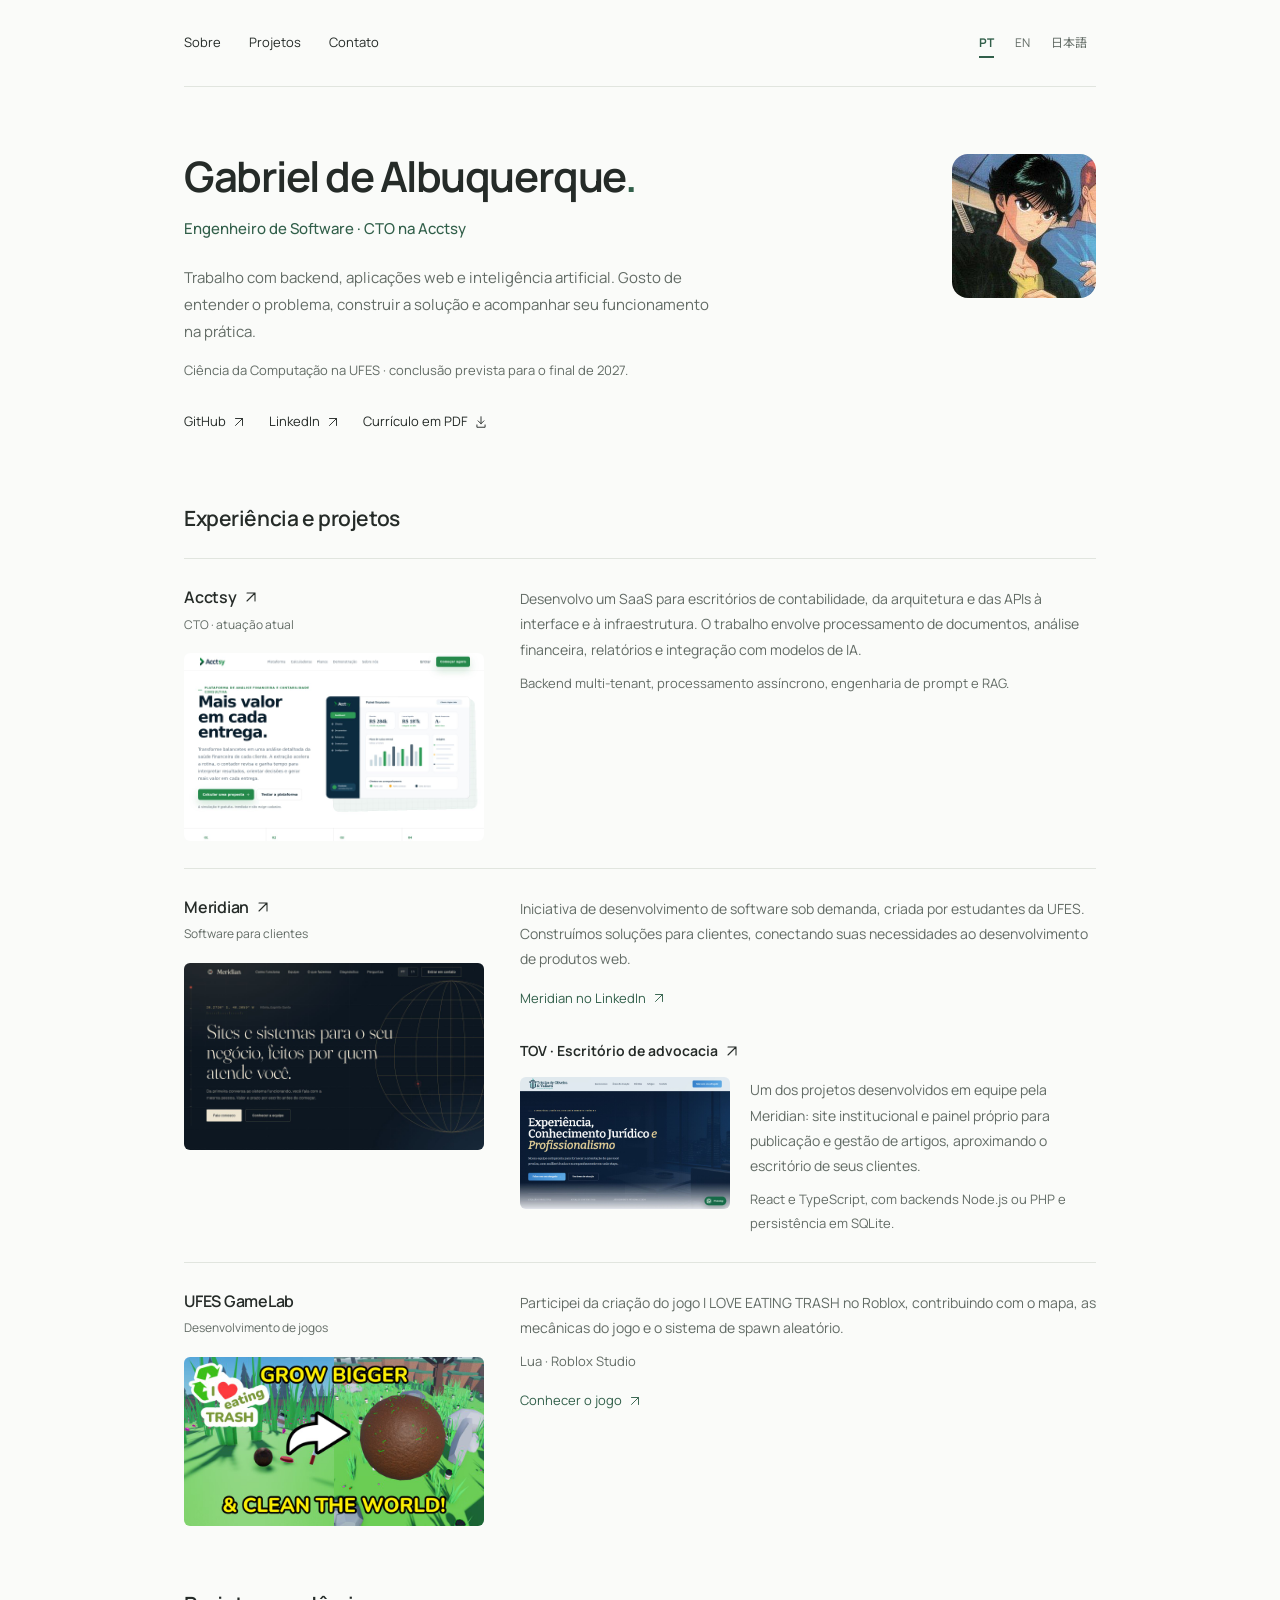
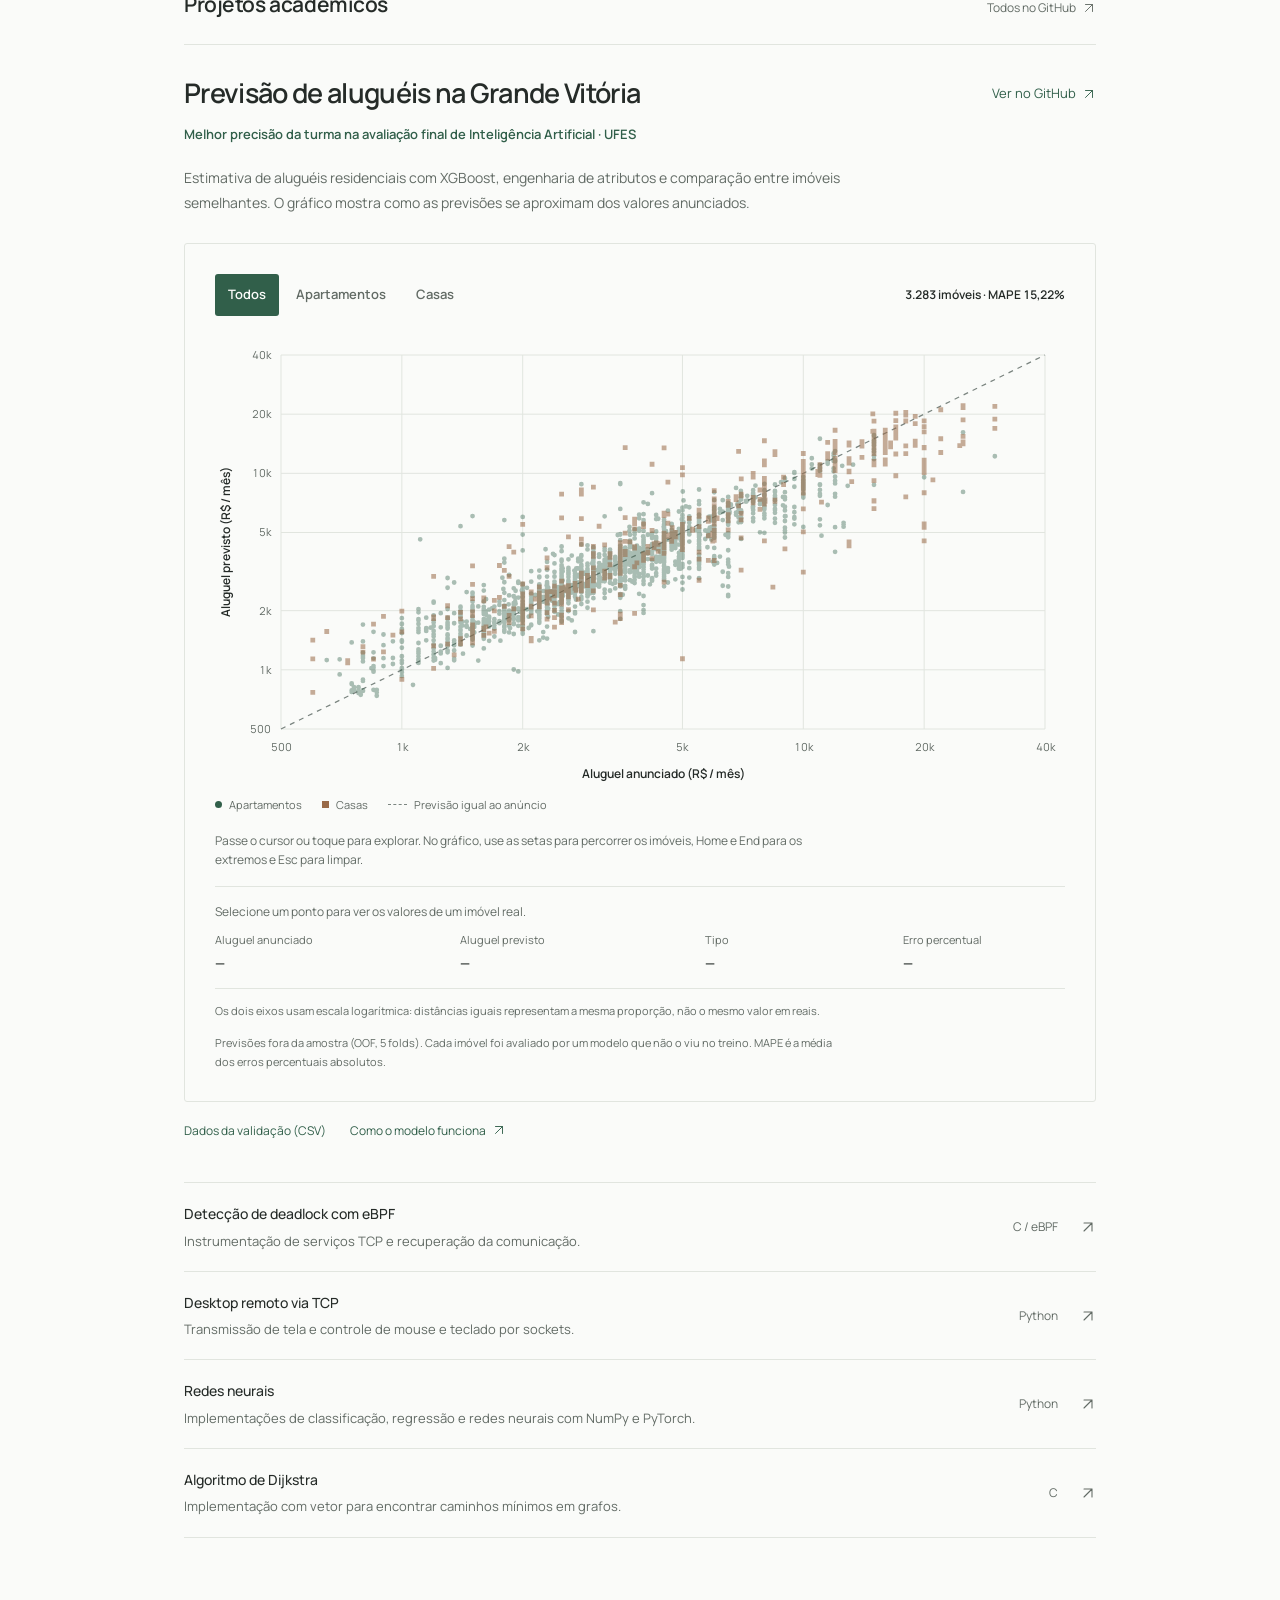
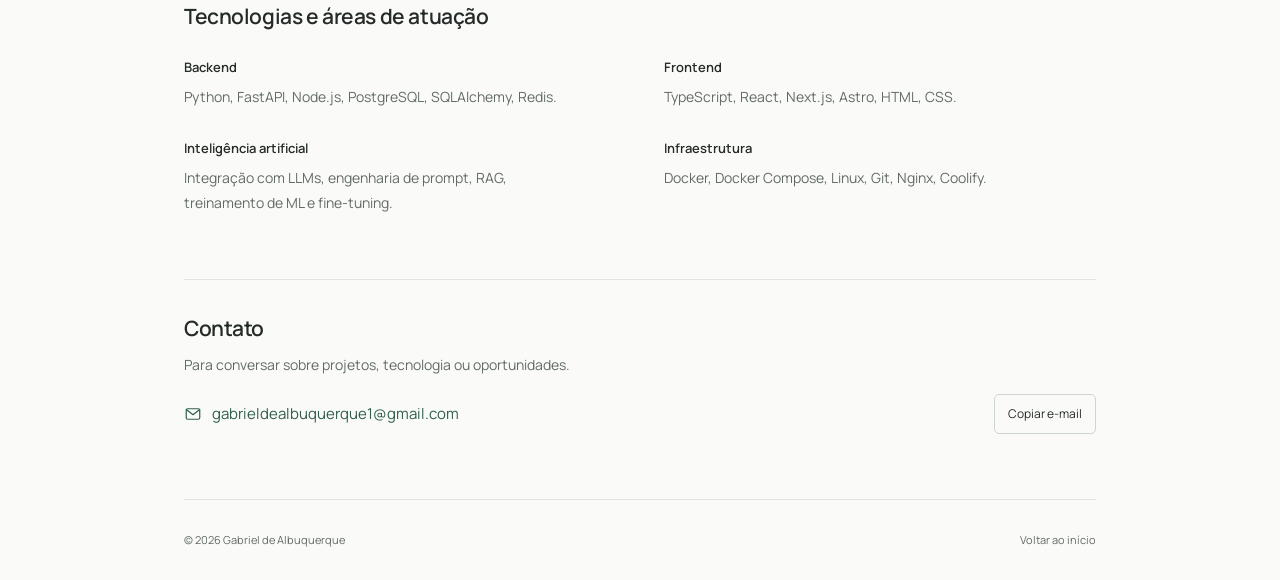
==== commit 2edb1f46: "feat(portfolio): refresh design and add interactive project showcase" ====
--- a/index.html
+++ b/index.html
@@ -3,27 +3,31 @@
   <head>
     <meta charset="utf-8" />
     <meta name="viewport" content="width=device-width, initial-scale=1" />
-    <meta name="theme-color" content="#f6f5ef" />
-    <title>Gabriel de Albuquerque — Software, produto e IA</title>
+    <meta name="theme-color" content="#fafbf9" />
+    <title>Gabriel de Albuquerque — Engenheiro de Software</title>
     <meta
       name="description"
-      content="Gabriel de Albuquerque, CTO na Acctsy e estudante de Ciência da Computação na UFES. Backend, full stack, inteligência artificial e projetos reais."
+      content="CTO na Acctsy e estudante de Ciência da Computação na UFES. Experiência em backend, full stack, inteligência artificial e desenvolvimento de jogos."
     />
     <link rel="canonical" href="https://gabrieldealbuquerque.github.io/" />
     <meta property="og:type" content="website" />
     <meta property="og:locale" content="pt_BR" />
     <meta
       property="og:title"
-      content="Gabriel de Albuquerque — Software, produto e IA"
+      content="Gabriel de Albuquerque — Engenheiro de Software"
     />
     <meta
       property="og:description"
-      content="CTO na Acctsy. Ciência da Computação na UFES. Conheça meu trabalho, projetos e experiências."
+      content="CTO na Acctsy e estudante de Ciência da Computação na UFES. Experiência em backend, full stack, inteligência artificial e desenvolvimento de jogos."
     />
     <meta property="og:url" content="https://gabrieldealbuquerque.github.io/" />
     <meta
       property="og:image"
       content="https://gabrieldealbuquerque.github.io/assets/social.png"
+    />
+    <meta
+      property="og:image:alt"
+      content="Gabriel de Albuquerque — Software, Acctsy e UFES"
     />
     <meta property="og:image:width" content="1200" />
     <meta property="og:image:height" content="630" />
@@ -36,21 +40,17 @@
       type="font/woff2"
       crossorigin
     />
-    <link
-      rel="preload"
-      href="assets/fonts/instrument-serif-italic.woff2"
-      as="font"
-      type="font/woff2"
-      crossorigin
-    />
     <link rel="stylesheet" href="styles.css" />
+    <link rel="stylesheet" href="rental-chart.css" />
     <script src="script.js" defer></script>
+    <script src="rental-chart.js" defer></script>
     <script type="application/ld+json">
       {
         "@context": "https://schema.org",
         "@type": "Person",
         "name": "Gabriel de Albuquerque",
         "url": "https://gabrieldealbuquerque.github.io/",
+        "image": "https://gabrieldealbuquerque.github.io/assets/github-avatar.jpg",
         "jobTitle": "CTO",
         "worksFor": {
           "@type": "Organization",
@@ -66,576 +66,450 @@
     </script>
   </head>
   <body>
-    <a class="skip-link" href="#conteudo">Pular para o conteúdo</a>
+    <a class="skip-link" href="#conteudo" data-i18n="skip"
+      >Pular para o conteúdo</a
+    >
     <svg
       class="icon-library"
       xmlns="http://www.w3.org/2000/svg"
       aria-hidden="true"
     >
-      <symbol id="arrow-up-right" viewBox="0 0 24 24">
-        <path d="M5 19 19 5M5 5h14v14" />
-      </symbol>
-      <symbol id="arrow-down" viewBox="0 0 24 24">
-        <path d="M12 4v16m-6-6 6 6 6-6" />
-      </symbol>
-      <symbol id="plus" viewBox="0 0 24 24">
-        <path d="M12 5v14M5 12h14" />
+      <symbol id="external" viewBox="0 0 24 24">
+        <path d="M6 18 18 6M6 6h12v12" />
       </symbol>
       <symbol id="download" viewBox="0 0 24 24">
-        <path d="M12 3v12m-5-5 5 5 5-5M5 16v5h14v-5" />
+        <path d="M12 3v12m-5-5 5 5 5-5M5 17v4h14v-4" />
+      </symbol>
+      <symbol id="mail" viewBox="0 0 24 24">
+        <rect x="3" y="5" width="18" height="14" rx="2" />
+        <path d="m3 6 9 7 9-7" />
       </symbol>
     </svg>
-
-    <header class="header wrap">
-      <a
-        class="wordmark"
-        href="#inicio"
-        aria-label="Gabriel de Albuquerque, início"
-        >g<span class="mark-dot">a</span><span class="brand-period">.</span></a
-      >
-      <span class="header-note">Desenvolvimento<br />& tecnologia</span>
-      <nav aria-label="Navegação principal">
-        <a href="#projetos">Projetos</a>
-        <a href="#sobre">Sobre</a>
-        <a href="#contato"
-          >Contato <svg class="icon"><use href="#arrow-up-right" /></svg
-        ></a>
-      </nav>
-    </header>
-
-    <main id="conteudo">
-      <section class="hero wrap" id="inicio" aria-labelledby="nome">
-        <div class="hero-copy">
-          <h1 id="nome">Gabriel de<br /><em>Albuquerque.</em></h1>
-          <p class="hero-lead">
-            Backend, produto e<br />inteligência artificial.
-          </p>
-          <p class="hero-intro">
-            Sou estudante de Ciência da Computação na UFES e CTO na Acctsy.
-            Trabalho entre a arquitetura, o código e a operação de produtos
-            digitais.
-          </p>
-          <div class="hero-actions">
-            <a class="button" href="#projetos"
-              >Conheça meu trabalho
-              <svg class="icon"><use href="#arrow-down" /></svg
-            ></a>
+    <div class="page">
+      <header class="site-header">
+        <nav aria-label="Navegação principal" data-i18n-aria-label="navLabel">
+          <a href="#sobre" data-i18n="navAbout">Sobre</a
+          ><a href="#projetos" data-i18n="navWork">Projetos</a
+          ><a href="#contato" data-i18n="navContact">Contato</a>
+        </nav>
+        <div
+          class="languages"
+          role="group"
+          aria-label="Idioma"
+          data-i18n-aria-label="languageLabel"
+          hidden
+        >
+          <button
+            type="button"
+            lang="pt-BR"
+            data-lang="pt"
+            aria-label="Português"
+            aria-pressed="true"
+          >
+            PT</button
+          ><button
+            type="button"
+            lang="en"
+            data-lang="en"
+            aria-label="English"
+            aria-pressed="false"
+          >
+            EN</button
+          ><button
+            type="button"
+            lang="ja"
+            data-lang="ja"
+            aria-label="日本語"
+            aria-pressed="false"
+          >
+            日本語
+          </button>
+        </div>
+      </header>
+      <main id="conteudo" tabindex="-1">
+        <section class="intro" id="sobre" aria-labelledby="nome">
+          <div class="intro-text">
+            <h1 id="nome" lang="pt-BR">
+              Gabriel de Albuquerque<span class="name-dot" aria-hidden="true"
+                >.</span
+              >
+            </h1>
+            <p class="role" data-i18n="role">
+              Engenheiro de Software · CTO na Acctsy
+            </p>
+            <p class="bio" data-i18n="bio">
+              Trabalho com backend, aplicações web e inteligência artificial.
+              Gosto de entender o problema, construir a solução e acompanhar seu
+              funcionamento na prática.
+            </p>
+            <p class="education" data-i18n="education">
+              Ciência da Computação na UFES · conclusão prevista para o final de
+              2027.
+            </p>
+            <div class="profile-links">
+              <a
+                href="https://github.com/gabrieldealbuquerque"
+                target="_blank"
+                rel="noopener noreferrer"
+                >GitHub
+                <svg class="icon" aria-hidden="true">
+                  <use href="#external" /></svg></a
+              ><a
+                href="https://www.linkedin.com/in/gabriel-de-albuquerque-santos-32b869294/"
+                target="_blank"
+                rel="noopener noreferrer"
+                >LinkedIn
+                <svg class="icon" aria-hidden="true">
+                  <use href="#external" /></svg></a
+              ><a href="assets/Gabriel-de-Albuquerque-Curriculo.pdf" download
+                ><span data-i18n="resume">Currículo em PDF</span>
+                <svg class="icon" aria-hidden="true">
+                  <use href="#download" /></svg
+              ></a>
+            </div>
+          </div>
+          <img
+            class="avatar"
+            src="assets/github-avatar.jpg"
+            width="282"
+            height="282"
+            alt="Avatar de Gabriel no GitHub"
+            data-i18n-alt="avatarAlt"
+            fetchpriority="high"
+          />
+        </section>
+        <section
+          class="section work"
+          id="projetos"
+          aria-labelledby="work-title"
+        >
+          <h2 id="work-title" data-i18n="workTitle">Experiência e projetos</h2>
+          <article class="work-row">
+            <div class="work-heading">
+              <h3>
+                <a
+                  href="https://www.acctsy.com.br/"
+                  target="_blank"
+                  rel="noopener noreferrer"
+                  >Acctsy
+                  <svg class="icon" aria-hidden="true">
+                    <use href="#external" /></svg
+                ></a>
+              </h3>
+              <p data-i18n="acctsyRole">CTO · atuação atual</p>
+              <a
+                class="project-preview"
+                href="https://www.acctsy.com.br/"
+                target="_blank"
+                rel="noopener noreferrer"
+                ><img
+                  src="assets/previews/acctsy.jpg"
+                  width="1280"
+                  height="800"
+                  loading="lazy"
+                  decoding="async"
+                  data-i18n-alt="acctsyPreview"
+                  alt="Prévia de Acctsy"
+              /></a>
+            </div>
+            <div class="work-copy">
+              <p data-i18n="acctsyDescription">
+                Desenvolvo um SaaS para escritórios de contabilidade, da
+                arquitetura e das APIs à interface e à infraestrutura. O
+                trabalho envolve processamento de documentos, análise
+                financeira, relatórios e integração com modelos de IA.
+              </p>
+              <p class="work-note" data-i18n="acctsyDetail">
+                Backend multi-tenant, processamento assíncrono, engenharia de
+                prompt e RAG.
+              </p>
+            </div>
+          </article>
+          <article class="work-row">
+            <div class="work-heading">
+              <h3>
+                <a
+                  href="https://www.meridianlab.com.br/"
+                  target="_blank"
+                  rel="noopener noreferrer"
+                  >Meridian
+                  <svg class="icon" aria-hidden="true">
+                    <use href="#external" /></svg
+                ></a>
+              </h3>
+              <p data-i18n="meridianRole">Software para clientes</p>
+              <a
+                class="project-preview"
+                href="https://www.meridianlab.com.br/"
+                target="_blank"
+                rel="noopener noreferrer"
+                ><img
+                  src="assets/previews/meridian.jpg"
+                  width="1280"
+                  height="800"
+                  loading="lazy"
+                  decoding="async"
+                  data-i18n-alt="meridianPreview"
+                  alt="Prévia de Meridian"
+              /></a>
+            </div>
+            <div class="work-copy">
+              <p data-i18n="meridianDescription">
+                Iniciativa de desenvolvimento de software sob demanda, criada
+                por estudantes da UFES. Construímos soluções para clientes,
+                conectando suas necessidades ao desenvolvimento de produtos web.
+              </p>
+              <div class="inline-links">
+                <a
+                  href="https://www.linkedin.com/feed/update/urn:li:activity:7502440484875907072/?actorCompanyId=135104212"
+                  target="_blank"
+                  rel="noopener noreferrer"
+                  ><span data-i18n="meridianLinkedin">Meridian no LinkedIn</span
+                  ><svg class="icon" aria-hidden="true">
+                    <use href="#external" /></svg
+                ></a>
+              </div>
+              <div class="client-project">
+                <h4>
+                  <a
+                    href="https://tov.adv.br/"
+                    target="_blank"
+                    rel="noopener noreferrer"
+                    ><span data-i18n="tovTitle">TOV · Escritório de advocacia</span>
+                    <svg class="icon" aria-hidden="true">
+                      <use href="#external" /></svg
+                  ></a>
+                </h4>
+                <div class="client-layout">
+                  <a
+                    class="project-preview"
+                    href="https://tov.adv.br/"
+                    target="_blank"
+                    rel="noopener noreferrer"
+                    ><img
+                      src="assets/previews/tov.jpg"
+                      width="1280"
+                      height="800"
+                      loading="lazy"
+                      decoding="async"
+                      data-i18n-alt="tovPreview"
+                      alt="Prévia do site do TOV"
+                  /></a>
+                  <div>
+                    <p data-i18n="tovDescription">
+                      Um dos projetos desenvolvidos em equipe pela Meridian:
+                      site institucional e painel próprio para publicação e
+                      gestão de artigos, aproximando o escritório de seus
+                      clientes.
+                    </p>
+                    <p class="work-note" data-i18n="meridianDetail">
+                      React e TypeScript, com backends Node.js ou PHP e
+                      persistência em SQLite.
+                    </p>
+                  </div>
+                </div>
+              </div>
+            </div>
+          </article>
+          <article class="work-row">
+            <div class="work-heading">
+              <h3>UFES GameLab</h3>
+              <p data-i18n="gamelabRole">Desenvolvimento de jogos</p>
+              <a
+                class="project-preview"
+                href="https://www.roblox.com/pt/games/123797405972371/I-LOVE-EATING-TRASH"
+                target="_blank"
+                rel="noopener noreferrer"
+                ><img
+                  src="assets/previews/gamelab.jpg"
+                  width="768"
+                  height="432"
+                  loading="lazy"
+                  decoding="async"
+                  data-i18n-alt="gamelabPreview"
+                  alt="Prévia de UFES GameLab"
+              /></a>
+            </div>
+            <div class="work-copy">
+              <p data-i18n="gamelabDescription">
+                Participei da criação do jogo I LOVE EATING TRASH no Roblox,
+                contribuindo com o mapa, as mecânicas do jogo e o sistema de
+                spawn aleatório.
+              </p>
+              <p class="work-note">Lua · Roblox Studio</p>
+              <a
+                class="inline-link"
+                href="https://www.roblox.com/pt/games/123797405972371/I-LOVE-EATING-TRASH"
+                target="_blank"
+                rel="noopener noreferrer"
+                data-game-link
+                ><span data-i18n="gameLink">Conhecer o jogo</span>
+                <svg class="icon" aria-hidden="true">
+                  <use href="#external" /></svg
+              ></a>
+            </div>
+          </article>
+        </section>
+        <section class="section academic" aria-labelledby="academic-title">
+          <div class="section-heading">
+            <h2 id="academic-title" data-i18n="academicTitle">
+              Projetos acadêmicos
+            </h2>
             <a
-              class="text-link"
-              href="assets/Gabriel-de-Albuquerque-Curriculo.pdf"
-              download
-              >Currículo em PDF <svg class="icon"><use href="#download" /></svg
+              href="https://github.com/gabrieldealbuquerque?tab=repositories"
+              class="all-projects"
+              target="_blank"
+              rel="noopener noreferrer"
+              ><span data-i18n="allProjects">Todos no GitHub</span>
+              <svg class="icon" aria-hidden="true"><use href="#external" /></svg
             ></a>
           </div>
-        </div>
-        <div class="work-preview">
-          <div class="preview-top">
-            <span>Da ideia ao produto.</span
-            ><span class="preview-seal" aria-hidden="true"></span>
-          </div>
-          <a
-            class="preview-art"
-            id="preview-link"
-            href="#acctsy"
-            aria-label="Conhecer o projeto Acctsy"
-          >
-            <img
-              id="preview-image"
-              src="assets/acctsy.jpg"
-              alt="Página pública da Acctsy, plataforma de inteligência financeira"
-              width="1440"
-              height="980"
-              fetchpriority="high"
-            />
-            <span class="preview-open"
-              ><svg class="icon"><use href="#arrow-up-right" /></svg
-            ></span>
-          </a>
-          <div class="preview-bottom">
-            <p>
-              <strong id="preview-name">Acctsy</strong
-              ><span id="preview-description"
-                >Tecnologia para a rotina contábil.</span
-              >
-            </p>
-            <span
-              class="preview-counter"
-              id="preview-counter"
-              aria-hidden="true"
-              >01 / 03</span
+          <article class="rental-feature" aria-labelledby="rental-title">
+            <div class="rental-feature-heading">
+              <div>
+                <h3 id="rental-title" data-i18n="rentTitle">Previsão de aluguéis na Grande Vitória</h3>
+                <p class="rental-recognition" data-i18n="rentRecognition">Melhor precisão da turma na avaliação final de Inteligência Artificial · UFES</p>
+              </div>
+              <a class="inline-link rental-repository" href="https://github.com/gabrieldealbuquerque/previsao-alugueis-grande-vitoria" target="_blank" rel="noopener noreferrer"><span data-i18n="rentRepository">Ver no GitHub</span><svg class="icon" aria-hidden="true"><use href="#external" /></svg></a>
+            </div>
+            <p class="rental-overview" data-i18n="rentOverview">Estimativa de aluguéis residenciais com XGBoost, engenharia de atributos e comparação entre imóveis semelhantes. O gráfico mostra como as previsões se aproximam dos valores anunciados.</p>
+            <figure class="rental-evidence" data-rental-chart data-source="assets/data/rental-oof.csv">
+              <div data-chart-fallback>
+                <img class="rental-static-chart" src="assets/previews/alugueis.png" width="1200" height="800" loading="lazy" decoding="async" data-i18n-alt="rentPreview" alt="Gráfico de aluguel real e previsto em validação cruzada" />
+              </div>
+              <div data-chart-interactive hidden></div>
+              <figcaption class="rental-method" data-i18n="rentMethod">Validação cruzada em cinco grupos: cada imóvel foi avaliado por um modelo treinado nos outros grupos.</figcaption>
+            </figure>
+            <div class="rental-resources">
+              <a href="assets/data/rental-oof.csv" download data-i18n="rentData">Dados da validação (CSV)</a>
+              <a href="https://github.com/gabrieldealbuquerque/previsao-alugueis-grande-vitoria/blob/main/docs/modelo.md" target="_blank" rel="noopener noreferrer"><span data-i18n="rentMethodLink">Como o modelo funciona</span><svg class="icon" aria-hidden="true"><use href="#external" /></svg></a>
+            </div>
+          </article>
+          <ul class="project-list">
+
+            <li>
+              <a
+                href="https://github.com/gabrieldealbuquerque/Deteccao-de-Deadlock-por-eBPF"
+                target="_blank"
+                rel="noopener noreferrer"
+                ><span class="project-info"
+                  ><strong data-i18n="ebpfTitle"
+                    >Detecção de deadlock com eBPF</strong
+                  ><span data-i18n="ebpfDescription"
+                    >Instrumentação de serviços TCP e recuperação da
+                    comunicação.</span
+                  ></span
+                ><span class="project-language">C / eBPF</span
+                ><svg class="icon" aria-hidden="true">
+                  <use href="#external" /></svg
+              ></a>
+            </li>
+            <li>
+              <a
+                href="https://github.com/gabrieldealbuquerque/Remote-Desktop-via-Sockets-TCP"
+                target="_blank"
+                rel="noopener noreferrer"
+                ><span class="project-info"
+                  ><strong data-i18n="tcpTitle">Desktop remoto via TCP</strong
+                  ><span data-i18n="tcpDescription"
+                    >Transmissão de tela e controle de mouse e teclado por
+                    sockets.</span
+                  ></span
+                ><span class="project-language">Python</span
+                ><svg class="icon" aria-hidden="true">
+                  <use href="#external" /></svg
+              ></a>
+            </li>
+            <li>
+              <a
+                href="https://github.com/gabrieldealbuquerque/Redes-Neurais"
+                target="_blank"
+                rel="noopener noreferrer"
+                ><span class="project-info"
+                  ><strong data-i18n="mlTitle">Redes neurais</strong
+                  ><span data-i18n="mlDescription"
+                    >Implementações de classificação, regressão e redes neurais
+                    com NumPy e PyTorch.</span
+                  ></span
+                ><span class="project-language">Python</span
+                ><svg class="icon" aria-hidden="true">
+                  <use href="#external" /></svg
+              ></a>
+            </li>
+            <li>
+              <a
+                href="https://github.com/gabrieldealbuquerque/Dijkstra_Vetor"
+                target="_blank"
+                rel="noopener noreferrer"
+                ><span class="project-info"
+                  ><strong data-i18n="dijkstraTitle"
+                    >Algoritmo de Dijkstra</strong
+                  ><span data-i18n="dijkstraDescription"
+                    >Implementação com vetor para encontrar caminhos mínimos em
+                    grafos.</span
+                  ></span
+                ><span class="project-language">C</span
+                ><svg class="icon" aria-hidden="true">
+                  <use href="#external" /></svg
+              ></a>
+            </li>
+          </ul>
+        </section>
+        <section class="section skills" aria-labelledby="skills-title">
+          <h2 id="skills-title" data-i18n="skillsTitle">
+            Tecnologias e áreas de atuação
+          </h2>
+          <dl class="skills-list">
+            <div>
+              <dt data-i18n="backendLabel">Backend</dt>
+              <dd>Python, FastAPI, Node.js, PostgreSQL, SQLAlchemy, Redis.</dd>
+            </div>
+            <div>
+              <dt data-i18n="frontendLabel">Frontend</dt>
+              <dd>TypeScript, React, Next.js, Astro, HTML, CSS.</dd>
+            </div>
+            <div>
+              <dt data-i18n="aiLabel">Inteligência artificial</dt>
+              <dd data-i18n="aiSkills">
+                Integração com LLMs, engenharia de prompt, RAG, treinamento de
+                ML e fine-tuning.
+              </dd>
+            </div>
+            <div>
+              <dt data-i18n="infraLabel">Infraestrutura</dt>
+              <dd>Docker, Docker Compose, Linux, Git, Nginx, Coolify.</dd>
+            </div>
+          </dl>
+        </section>
+        <section
+          class="section contact"
+          id="contato"
+          aria-labelledby="contact-title"
+        >
+          <h2 id="contact-title" data-i18n="contactTitle">Contato</h2>
+          <p data-i18n="contactDescription">
+            Para conversar sobre projetos, tecnologia ou oportunidades.
+          </p>
+          <div class="contact-actions">
+            <a class="email" href="mailto:gabrieldealbuquerque1@gmail.com"
+              ><svg class="icon" aria-hidden="true"><use href="#mail" /></svg
+              ><span>gabrieldealbuquerque1@gmail.com</span></a
+            ><button
+              type="button"
+              class="copy-email"
+              hidden
+              data-i18n="copyEmail"
             >
-          </div>
-          <div
-            class="project-selector"
-            role="group"
-            aria-label="Prévia dos projetos"
-            hidden
-          >
-            <button type="button" aria-pressed="true" data-project="acctsy">
-              Acctsy
-            </button>
-            <button type="button" aria-pressed="false" data-project="tov">
-              TOV
-            </button>
-            <button type="button" aria-pressed="false" data-project="meridian">
-              Meridian
+              Copiar e-mail
             </button>
           </div>
-        </div>
-        <div class="hero-foot">
-          <span
-            ><span class="status-dot" aria-hidden="true"></span> Atualmente, CTO
-            na Acctsy</span
-          ><span>Ciência da Computação · UFES</span
-          ><a
-            href="https://github.com/gabrieldealbuquerque"
-            target="_blank"
-            rel="noopener noreferrer"
-            >GitHub <svg class="icon"><use href="#arrow-up-right" /></svg
-          ></a>
-        </div>
-      </section>
-
-      <section
-        class="projects wrap section"
-        id="projetos"
-        aria-labelledby="projects-heading"
-      >
-        <div class="section-heading">
-          <h2 id="projects-heading">
-            Trabalho que<br /><em>vira produto.</em>
-          </h2>
-          <p>
-            Da rotina de uma empresa aos detalhes de uma interface. Uma seleção
-            do que ajudo a construir.
-          </p>
-        </div>
-
-        <article class="project project-featured" id="acctsy">
-          <a
-            class="project-image acctsy-image"
-            href="https://www.acctsy.com.br/"
-            target="_blank"
-            rel="noopener noreferrer"
-            aria-label="Visitar o site da Acctsy"
-            ><img
-              src="assets/acctsy.jpg"
-              alt="Site público da Acctsy apresentando sua plataforma contábil"
-              width="1440"
-              height="980"
-              loading="lazy" /><span class="image-note"
-              >Acctsy · site público
-              <svg class="icon"><use href="#arrow-up-right" /></svg></span
-          ></a>
-          <div class="project-body">
-            <div class="project-title">
-              <h3>Acctsy</h3>
-              <span>CTO · atuação atual</span>
-            </div>
-            <p class="project-statement">
-              Transformar documentos contábeis em informação útil.
-            </p>
-            <p>
-              Atuo no desenvolvimento de um SaaS para escritórios de
-              contabilidade, da arquitetura e das APIs à interface e à
-              infraestrutura. O produto reúne processamento de documentos,
-              análise financeira e integrações com inteligência artificial.
-            </p>
-            <ul class="project-points">
-              <li>
-                Backend com isolamento por escritório e permissões de acesso.
-              </li>
-              <li>
-                Fluxos de extração, processamento assíncrono e geração de
-                relatórios.
-              </li>
-              <li>Integração de modelos de IA, engenharia de prompt e RAG.</li>
-            </ul>
-            <p class="tech-line">
-              Python / FastAPI / Next.js / React / PostgreSQL / Redis / Docker
-            </p>
-            <details>
-              <summary>
-                Por dentro da engenharia
-                <svg class="icon"><use href="#plus" /></svg>
-              </summary>
-              <div class="detail-content">
-                <p>
-                  A interface se comunica com o backend por uma camada BFF. O
-                  processamento usa filas persistentes, e o acesso aos dados
-                  considera o escritório, o cliente e as permissões de cada
-                  usuário.
-                </p>
-                <p>
-                  Minha atuação conecta desenvolvimento full stack, integração
-                  de IA e operação: autenticação, APIs, persistência,
-                  processamento de arquivos e implantação com Docker.
-                </p>
-              </div>
-            </details>
-            <a
-              class="text-link"
-              href="https://www.acctsy.com.br/"
-              target="_blank"
-              rel="noopener noreferrer"
-              >Conhecer a Acctsy
-              <svg class="icon"><use href="#arrow-up-right" /></svg
-            ></a>
-          </div>
-        </article>
-
-        <div class="project-pair">
-          <article class="project" id="tov">
-            <a
-              class="project-image tov-image"
-              href="https://tov.adv.br/"
-              target="_blank"
-              rel="noopener noreferrer"
-              aria-label="Visitar o site TOV"
-              ><img
-                src="assets/tov.jpg"
-                alt="Página inicial do escritório Tristão de Oliveira e Valiatti"
-                width="1440"
-                height="900"
-                loading="lazy" /><span class="image-note"
-                >TOV · site público
-                <svg class="icon"><use href="#arrow-up-right" /></svg></span
-            ></a>
-            <div class="project-title">
-              <h3>TOV</h3>
-              <span>Full stack · Meridian</span>
-            </div>
-            <p class="project-statement">
-              Presença digital com autonomia para publicar.
-            </p>
-            <p>
-              Site institucional e gestão de conteúdo para o escritório Tristão
-              de Oliveira e Valiatti. Desenvolvido com Pedro Henrique, pela
-              Meridian, com páginas de serviços, artigos e um painel próprio de
-              publicação.
-            </p>
-            <p class="tech-line">React / TypeScript / Node.js / PHP / SQLite</p>
-            <details>
-              <summary>
-                Uma decisão de projeto
-                <svg class="icon"><use href="#plus" /></svg>
-              </summary>
-              <div class="detail-content">
-                <p>
-                  O mesmo frontend atende dois ambientes: backend Node.js para
-                  desenvolvimento e VPS, ou PHP para hospedagem compartilhada. O
-                  contrato da API é preservado entre eles.
-                </p>
-                <p>
-                  O CMS inclui sessões com cookies HttpOnly, proteção CSRF e
-                  sanitização de conteúdo. Metadados por página, sitemap e RSS
-                  fazem parte da publicação dos artigos.
-                </p>
-              </div>
-            </details>
-            <a
-              class="text-link"
-              href="https://tov.adv.br/"
-              target="_blank"
-              rel="noopener noreferrer"
-              >Visitar o TOV
-              <svg class="icon"><use href="#arrow-up-right" /></svg
-            ></a>
-          </article>
-          <article class="project" id="meridian">
-            <a
-              class="project-image meridian-image"
-              href="https://www.meridianlab.com.br/"
-              target="_blank"
-              rel="noopener noreferrer"
-              aria-label="Visitar a Meridian"
-              ><img
-                src="assets/meridian.jpg"
-                alt="Site da Meridian, grupo de desenvolvimento de sites e sistemas"
-                width="1440"
-                height="980"
-                loading="lazy" /><span class="image-note"
-                >Meridian · site público
-                <svg class="icon"><use href="#arrow-up-right" /></svg></span
-            ></a>
-            <div class="project-title">
-              <h3>Meridian</h3>
-              <span>Desenvolvimento em equipe</span>
-            </div>
-            <p class="project-statement">
-              Construir junto, do primeiro contato à entrega.
-            </p>
-            <p>
-              Participo de um grupo independente de tecnologia formado por
-              estudantes da UFES. Desenvolvemos sites, sistemas e automações
-              para negócios, com contato direto entre quem precisa da solução e
-              quem a desenvolve.
-            </p>
-            <p class="tech-line">
-              Astro / TypeScript / Interfaces web / Integrações
-            </p>
-            <details>
-              <summary>
-                Da colaboração à entrega
-                <svg class="icon"><use href="#plus" /></svg>
-              </summary>
-              <div class="detail-content">
-                <p>
-                  A Meridian é um espaço de colaboração e aplicação prática do
-                  que estudamos. O projeto do TOV é uma dessas entregas,
-                  desenvolvido em conjunto com Pedro Henrique.
-                </p>
-                <p>
-                  O site do grupo usa Astro e TypeScript. A Meridian é uma
-                  iniciativa independente, sem vínculo institucional com a UFES.
-                </p>
-              </div>
-            </details>
-            <a
-              class="text-link"
-              href="https://www.meridianlab.com.br/"
-              target="_blank"
-              rel="noopener noreferrer"
-              >Conhecer a Meridian
-              <svg class="icon"><use href="#arrow-up-right" /></svg
-            ></a>
-          </article>
-        </div>
-      </section>
-
-      <section
-        class="skills-section"
-        id="competencias"
-        aria-labelledby="skills-heading"
-      >
-        <div class="wrap skills-layout">
-          <div class="skills-intro">
-            <h2 id="skills-heading">
-              Da arquitetura<br /><em>à última linha.</em>
-            </h2>
-            <p>
-              As áreas e ferramentas que conecto no desenvolvimento de software.
-            </p>
-            <a
-              class="text-link"
-              href="assets/Gabriel-de-Albuquerque-Curriculo.pdf"
-              download
-              >Baixar currículo <svg class="icon"><use href="#download" /></svg
-            ></a>
-          </div>
-          <dl class="skills-list">
-            <div>
-              <dt>Backend & arquitetura</dt>
-              <dd>
-                Python, FastAPI, Node.js, APIs REST, PostgreSQL, SQLAlchemy,
-                Redis, autenticação e sistemas multi-tenant.
-              </dd>
-            </div>
-            <div>
-              <dt>Desenvolvimento full stack</dt>
-              <dd>
-                TypeScript, React, Next.js, Astro, HTML e CSS. Interfaces
-                conectadas às regras de negócio e às APIs.
-              </dd>
-            </div>
-            <div>
-              <dt>Inteligência artificial & ML</dt>
-              <dd>
-                Integração com LLMs, engenharia de prompt, RAG, treinamento de
-                modelos de machine learning e fine-tuning.
-              </dd>
-            </div>
-            <div>
-              <dt>Infraestrutura & operação</dt>
-              <dd>
-                Docker, Docker Compose, Linux, Git, Nginx e implantação com
-                Coolify. Processamento assíncrono e serviços persistentes.
-              </dd>
-            </div>
-          </dl>
-        </div>
-      </section>
-
-      <section class="academic wrap section" aria-labelledby="academic-heading">
-        <div class="section-heading">
-          <h2 id="academic-heading">Fundamentos,<br /><em>na prática.</em></h2>
-          <div>
-            <p>
-              Projetos acadêmicos para investigar como as coisas funcionam por
-              dentro.
-            </p>
-            <a
-              class="text-link"
-              href="https://github.com/gabrieldealbuquerque?tab=repositories"
-              target="_blank"
-              rel="noopener noreferrer"
-              >Todos os repositórios
-              <svg class="icon"><use href="#arrow-up-right" /></svg
-            ></a>
-          </div>
-        </div>
-        <div class="academic-list">
-          <a
-            class="academic-project"
-            href="https://github.com/gabrieldealbuquerque/Deteccao-de-Deadlock-por-eBPF"
-            target="_blank"
-            rel="noopener noreferrer"
-            ><div>
-              <h3>Quando três serviços<br />param de se responder.</h3>
-              <span>Sistemas operacionais · C / eBPF / Docker</span>
-            </div>
-            <p>
-              Laboratório de deadlock entre serviços TCP. Instrumentação com
-              eBPF para detectar o ciclo de espera e recuperar a comunicação sem
-              reiniciar os processos.
-            </p>
-            <svg class="icon"><use href="#arrow-up-right" /></svg
-          ></a>
-          <a
-            class="academic-project"
-            href="https://github.com/gabrieldealbuquerque/Remote-Desktop-via-Sockets-TCP"
-            target="_blank"
-            rel="noopener noreferrer"
-            ><div>
-              <h3>Acesso remoto,<br />dos sockets à tela.</h3>
-              <span>Redes de computadores · Python / TCP</span>
-            </div>
-            <p>
-              Projeto educacional de desktop remoto com transmissão de tela,
-              controle de mouse e teclado e protocolo próprio de framing sobre
-              sockets TCP.
-            </p>
-            <svg class="icon"><use href="#arrow-up-right" /></svg
-          ></a>
-          <a
-            class="academic-project"
-            href="https://github.com/gabrieldealbuquerque/Redes-Neurais"
-            target="_blank"
-            rel="noopener noreferrer"
-            ><div>
-              <h3>Aprendizado de máquina,<br />desde os fundamentos.</h3>
-              <span>Redes neurais · Python / Jupyter</span>
-            </div>
-            <p>
-              Exercícios e experimentos da disciplina de Redes Neurais,
-              incluindo regressão linear e métodos de gradiente em notebooks.
-            </p>
-            <svg class="icon"><use href="#arrow-up-right" /></svg
-          ></a>
-          <a
-            class="academic-project"
-            href="https://github.com/gabrieldealbuquerque/Dijkstra_Vetor"
-            target="_blank"
-            rel="noopener noreferrer"
-            ><div>
-              <h3>O caminho mais curto<br />também é uma escolha.</h3>
-              <span>Algoritmos e estruturas de dados · C</span>
-            </div>
-            <p>
-              Implementação do algoritmo de Dijkstra com vetor. Uma aplicação
-              direta de grafos, caminhos mínimos e análise de complexidade.
-            </p>
-            <svg class="icon"><use href="#arrow-up-right" /></svg
-          ></a>
-        </div>
-      </section>
-
-      <section
-        class="about wrap section"
-        id="sobre"
-        aria-labelledby="about-heading"
-      >
-        <div class="about-heading">
-          <h2 id="about-heading">
-            Ainda curioso.<br /><em>Sempre construindo.</em>
-          </h2>
-          <figure>
-            <img
-              src="assets/gabriel.jpeg"
-              alt="Gabriel de Albuquerque"
-              width="200"
-              height="200"
-              loading="lazy"
-            />
-            <figcaption>Gabriel de Albuquerque</figcaption>
-          </figure>
-        </div>
-        <div class="about-copy">
-          <p class="about-lead">
-            Gosto de entender o problema inteiro — e de acompanhar o software
-            depois que ele sai do meu computador.
-          </p>
-          <p>
-            Na Acctsy, isso significa transitar entre backend, interface,
-            inteligência artificial e infraestrutura. Na Meridian, significa
-            colaborar com outras pessoas para transformar necessidades de
-            negócios em projetos entregues.
-          </p>
-          <p>
-            A graduação em Ciência da Computação na UFES é a base desse
-            trabalho: algoritmos, redes, sistemas operacionais e aprendizado de
-            máquina encontram aplicação nos projetos que desenvolvo.
-          </p>
-          <div class="education">
-            <div>
-              <strong>Ciência da Computação</strong
-              ><span>Universidade Federal do Espírito Santo</span>
-            </div>
-            <span>Conclusão prevista<br /><strong>Final de 2027</strong></span>
-          </div>
-        </div>
-      </section>
-
-      <section class="contact" id="contato" aria-labelledby="contact-heading">
-        <div class="wrap">
-          <div class="contact-top">
-            <h2 id="contact-heading">
-              Uma boa conversa<br /><em>é um bom começo.</em>
-            </h2>
-            <p>Para falar sobre tecnologia,<br />projetos ou oportunidades.</p>
-          </div>
-          <a class="email-link" href="mailto:gabrieldealbuquerque1@gmail.com"
-            >gabrieldealbuquerque1@gmail.com
-            <svg class="icon"><use href="#arrow-up-right" /></svg
-          ></a>
-          <div class="contact-bottom">
-            <div class="contact-links">
-              <a
-                href="https://github.com/gabrieldealbuquerque"
-                target="_blank"
-                rel="noopener noreferrer"
-                >GitHub
-                <svg class="icon"><use href="#arrow-up-right" /></svg></a
-              ><a
-                href="https://www.linkedin.com/in/gabriel-de-albuquerque-santos-32b869294/"
-                target="_blank"
-                rel="noopener noreferrer"
-                >LinkedIn
-                <svg class="icon"><use href="#arrow-up-right" /></svg></a
-              ><a href="assets/Gabriel-de-Albuquerque-Curriculo.pdf" download
-                >Currículo <svg class="icon"><use href="#download" /></svg
-              ></a>
-            </div>
-            <button class="copy-email" type="button" hidden>
-              Copiar e-mail</button
-            ><span
-              class="sr-only"
-              id="copy-status"
-              role="status"
-              aria-live="polite"
-            ></span>
-          </div>
-        </div>
-      </section>
-    </main>
-    <footer class="footer wrap">
-      <span
-        >Gabriel de Albuquerque <span aria-hidden="true">©</span>
-        <span id="year">2026</span></span
-      ><span>Feito com intenção. Em constante construção.</span
-      ><a href="#inicio"
-        >Voltar ao início <svg class="icon"><use href="#arrow-up-right" /></svg
-      ></a>
-    </footer>
+          <p class="copy-status" role="status" aria-live="polite"></p>
+        </section>
+      </main>
+      <footer>
+        <span>© <span id="year">2026</span> Gabriel de Albuquerque</span
+        ><a href="#sobre" data-i18n="backTop">Voltar ao início</a>
+      </footer>
+    </div>
   </body>
 </html>
--- a/styles.css
+++ b/styles.css
@@ -6,25 +6,22 @@
   font-display: swap;
 }
 @font-face {
-  font-family: "Instrument Serif";
-  src: url("assets/fonts/instrument-serif-italic.woff2") format("woff2");
-  font-style: italic;
-  font-weight: 400;
+  font-family: "Noto Sans JP";
+  src: url("assets/fonts/noto-sans-jp.woff2") format("woff2");
+  font-weight: 400 700;
+  font-style: normal;
   font-display: swap;
 }
 :root {
-  --paper: #f6f5ef;
-  --ink: #252823;
-  --muted: #66695e;
-  --line: #d6d7cc;
-  --accent: #ad3628;
-  --accent-hover: #86281e;
-  --sage: #e7eadd;
-  --dark: #272d25;
-  --serif: "Instrument Serif", Georgia, serif;
-  --sans: Manrope, Arial, sans-serif;
-  --space: clamp(24px, 5vw, 80px);
-  --ease: cubic-bezier(0.16, 1, 0.3, 1);
+  --background: #fafbf9;
+  --text: #252b28;
+  --muted: #626b65;
+  --accent: #315f4a;
+  --line: #e1e5df;
+  --selection: #dce9de;
+  --font:
+    Manrope, "Noto Sans JP", "Hiragino Kaku Gothic ProN", "Yu Gothic",
+    sans-serif;
 }
 * {
   box-sizing: border-box;
@@ -32,1364 +29,761 @@
 html {
   scroll-behavior: smooth;
   scroll-padding-top: 32px;
-  scrollbar-color: #a5a998 var(--paper);
+  scrollbar-color: #a5b1a7 var(--background);
 }
 body {
   margin: 0;
-  background: var(--paper);
-  color: var(--ink);
-  font-family: var(--sans);
+  background: var(--background);
+  color: var(--text);
+  font-family: var(--font);
   font-size: 15px;
-  line-height: 1.75;
+  line-height: 1.8;
   -webkit-font-smoothing: antialiased;
 }
 ::selection {
-  background: var(--accent);
-  color: var(--paper);
-}
-[hidden] {
-  display: none !important;
+  background: var(--selection);
+  color: var(--text);
 }
 a {
   color: inherit;
   text-decoration: none;
   text-underline-offset: 5px;
 }
+a:hover {
+  color: var(--accent);
+}
 button {
   font: inherit;
   color: inherit;
   cursor: pointer;
 }
-a,
+button:disabled {
+  cursor: wait;
+  opacity: 0.6;
+}
+a:focus-visible,
+button:focus-visible {
+  outline: 2px solid var(--accent);
+  outline-offset: 5px;
+  border-radius: 2px;
+}
+main:focus {
+  outline: none;
+}
 button,
-summary {
+a {
   -webkit-tap-highlight-color: transparent;
 }
-a:focus-visible,
-button:focus-visible,
-summary:focus-visible {
-  outline: 2px solid var(--accent);
-  outline-offset: 6px;
+[hidden] {
+  display: none !important;
 }
 p,
 h1,
 h2,
 h3,
-figure {
+dl {
   margin: 0;
 }
 h1,
 h2,
 h3 {
-  font-weight: 500;
-  line-height: 1.06;
-  letter-spacing: -0.035em;
+  font-weight: 600;
+  line-height: 1.4;
+  letter-spacing: -0.025em;
   text-wrap: balance;
 }
 p {
   text-wrap: pretty;
 }
-em {
-  font-family: var(--serif);
-  font-weight: 400;
-}
-img {
-  display: block;
-  max-width: 100%;
-  height: auto;
-}
-svg {
-  display: inline-block;
+.icon-library {
+  position: absolute;
+  width: 0;
+  height: 0;
+  overflow: hidden;
 }
 .icon {
-  width: 20px;
-  height: 20px;
+  width: 16px;
+  height: 16px;
   fill: none;
   stroke: currentColor;
   stroke-width: 1.6;
   stroke-linecap: round;
   stroke-linejoin: round;
   flex-shrink: 0;
-  vertical-align: middle;
-}
-.icon-library {
-  position: absolute;
-  width: 0;
-  height: 0;
-  overflow: hidden;
-}
-.wrap {
-  width: calc(100% - var(--space) * 2);
-  max-width: 1280px;
+}
+.page {
+  max-width: 1008px;
+  padding-inline: 48px;
   margin-inline: auto;
-}
-.section {
-  padding-block: 110px;
-}
-.sr-only {
-  position: absolute;
-  width: 1px;
-  height: 1px;
-  padding: 0;
-  margin: -1px;
-  overflow: hidden;
-  clip: rect(0, 0, 0, 0);
-  white-space: nowrap;
-  border: 0;
 }
 .skip-link {
   position: fixed;
   top: 12px;
   left: 12px;
-  z-index: 20;
-  background: var(--ink);
+  z-index: 10;
+  transform: translateY(-170%);
+  padding: 10px 16px;
+  background: var(--text);
   color: white;
-  padding: 12px 20px;
-  transform: translateY(-160%);
 }
 .skip-link:focus {
-  transform: translateY(0);
-}
-.header {
-  display: flex;
-  align-items: center;
+  transform: none;
+}
+.site-header {
+  display: flex;
+  align-items: center;
+  justify-content: space-between;
   gap: 24px;
-  min-height: 104px;
+  padding-block: 25px;
   border-bottom: 1px solid var(--line);
 }
-.wordmark {
-  font-size: 42px;
-  font-weight: 800;
-  letter-spacing: -0.04em;
-  line-height: 1;
-}
-.brand-period {
+.site-header nav {
+  display: flex;
+  gap: 28px;
+  font-size: 13px;
+}
+.site-header nav a {
+  display: flex;
+  align-items: center;
+  min-height: 36px;
+}
+.site-header nav a:hover {
+  text-decoration: underline;
+}
+.languages {
+  display: flex;
+  gap: 3px;
+  flex-shrink: 0;
+}
+.languages button {
+  border: 0;
+  background: transparent;
+  color: var(--muted);
+  font-size: 12px;
+  padding: 6px 9px;
+  min-height: 36px;
+  position: relative;
+}
+.languages button[aria-pressed="true"] {
   color: var(--accent);
-}
-.header-note {
-  font-size: 11px;
-  line-height: 1.5;
-  letter-spacing: 0.04em;
-}
-.header nav {
-  margin-left: auto;
-  display: flex;
+  font-weight: 700;
+}
+.languages button[aria-pressed="true"]::after {
+  content: "";
+  position: absolute;
+  height: 2px;
+  left: 9px;
+  right: 9px;
+  bottom: 3px;
+  background: var(--accent);
+}
+.languages button:hover {
+  color: var(--text);
+}
+.intro {
+  display: grid;
+  grid-template-columns: minmax(0, 1fr) 144px;
+  column-gap: 60px;
+  padding-block: 64px 0;
+  align-items: start;
+}
+h1 {
+  font-size: clamp(30px, 3.7vw, 42px);
+  line-height: 1.2;
+  font-weight: 650;
+  letter-spacing: -0.035em;
+}
+.name-dot {
+  color: var(--accent);
+}
+.role {
+  margin-top: 14px;
+  color: var(--accent);
+  font-size: 15px;
+  font-weight: 500;
+}
+.bio {
+  margin-top: 22px;
+  max-width: 60ch;
+  color: var(--muted);
+}
+.education {
+  margin-top: 14px;
+  font-size: 13px;
+  color: var(--muted);
+}
+.avatar {
+  width: 144px;
+  height: 144px;
+  display: block;
+  border-radius: 16px;
+  object-fit: cover;
+  margin-top: 3px;
+}
+.profile-links {
+  display: flex;
+  align-items: center;
+  flex-wrap: wrap;
+  gap: 23px;
+  margin-top: 21px;
+  font-size: 13px;
+}
+.profile-links a,
+.inline-links a,
+.inline-link,
+.all-projects {
+  display: inline-flex;
+  align-items: center;
+  gap: 6px;
+  min-height: 36px;
+}
+.profile-links a:hover,
+.inline-links a:hover,
+.inline-link:hover,
+.all-projects:hover {
+  text-decoration: underline;
+}
+.profile-links .icon {
+  width: 14px;
+  height: 14px;
+}
+.section {
+  margin-top: 64px;
+}
+h2 {
+  font-size: 21px;
+  letter-spacing: -0.02em;
+  margin-bottom: 25px;
+}
+.work-row {
+  display: grid;
+  grid-template-columns: 300px minmax(0, 1fr);
   gap: 36px;
-  align-items: center;
+  padding-block: 27px;
+  border-top: 1px solid var(--line);
+}
+.work-row:last-child {
+  padding-bottom: 0;
+}
+h3 {
+  font-size: 16px;
+  letter-spacing: -0.015em;
+}
+.work-heading h3 a,
+.client-project h4 a {
+  display: inline-flex;
+  align-items: center;
+  gap: 6px;
+}
+.work-heading > p {
+  color: var(--muted);
+  font-size: 12px;
+  margin-top: 5px;
+}
+.work-copy {
+  color: var(--muted);
   font-size: 14px;
-  font-weight: 600;
-}
-.header nav a {
-  padding-block: 12px;
-}
-.header nav a:hover {
+}
+.work-copy p {
+  max-width: 68ch;
+}
+.client-project {
+  margin-top: 22px;
+}
+.client-project h4 {
+  color: var(--text);
+  font-size: 14px;
+  font-weight: 650;
+  margin: 0 0 7px;
+}
+.work-note {
+  font-size: 13px;
+  margin-top: 10px;
+}
+.inline-links {
+  display: flex;
+  flex-wrap: wrap;
+  column-gap: 22px;
+}
+.inline-links,
+.inline-link {
   color: var(--accent);
-}
-.header nav .icon {
-  width: 15px;
-  height: 15px;
-  margin-left: 5px;
-}
-.hero {
-  display: grid;
-  grid-template-columns: 1.13fr 1fr;
-  column-gap: 70px;
-  align-items: center;
-  padding-top: 72px;
-}
-.hero h1 {
-  font-size: clamp(64px, 6.55vw, 96px);
-  line-height: 0.98;
-  letter-spacing: -0.04em;
-}
-.hero h1 em {
-  font-size: 1.04em;
-  letter-spacing: -0.035em;
-  color: var(--accent);
-}
-.hero-lead {
-  font-size: 23px;
-  line-height: 1.45;
-  letter-spacing: -0.025em;
-  font-weight: 500;
-  margin-top: 34px;
-}
-.hero-intro {
-  max-width: 415px;
-  color: var(--muted);
-  margin-top: 18px;
-  font-size: 14px;
-  line-height: 1.85;
-}
-.hero-actions {
-  display: flex;
-  gap: 22px;
-  align-items: center;
-  flex-wrap: wrap;
-  margin-top: 30px;
-}
-.button {
-  background: var(--ink);
-  color: var(--paper);
-  display: inline-flex;
-  align-items: center;
-  justify-content: center;
-  gap: 22px;
-  min-height: 49px;
-  padding: 10px 19px;
-  font-size: 14px;
-  font-weight: 600;
-  border: 1px solid var(--ink);
-  transition: background 0.2s;
-}
-.button:hover {
-  background: var(--accent);
-  border-color: var(--accent);
-}
-.text-link {
-  display: inline-flex;
-  align-items: center;
-  gap: 10px;
-  font-size: 14px;
-  font-weight: 600;
-  min-height: 44px;
-}
-.text-link:hover {
-  text-decoration: underline;
-}
-.text-link .icon {
-  width: 16px;
-  height: 16px;
-}
-.hero-foot {
-  grid-column: 1/-1;
-  display: flex;
-  align-items: center;
+  margin-top: 9px;
+  font-size: 13px;
+}
+.inline-links .icon,
+.inline-link .icon {
+  width: 14px;
+  height: 14px;
+}
+.section-heading {
+  display: flex;
+  align-items: baseline;
   justify-content: space-between;
   gap: 20px;
-  border-block: 1px solid var(--line);
-  margin-top: 70px;
-  padding-block: 20px;
-  font-size: 11px;
-}
-.hero-foot > a {
-  display: flex;
-  align-items: center;
-  gap: 22px;
-}
-.hero-foot .icon {
+  margin-bottom: 18px;
+}
+.section-heading h2 {
+  margin: 0;
+}
+.all-projects {
+  color: var(--muted);
+  font-size: 12px;
+  white-space: nowrap;
+}
+.all-projects .icon {
   width: 14px;
   height: 14px;
 }
-.status-dot {
-  display: inline-block;
-  width: 6px;
-  height: 6px;
-  background: var(--accent);
-  border-radius: 50%;
-  margin-right: 8px;
-  vertical-align: middle;
-}
-.work-preview {
-  align-self: center;
-  padding-top: 12px;
-}
-.preview-top {
-  display: flex;
-  align-items: center;
-  justify-content: space-between;
-  font-size: 11px;
-  color: var(--muted);
-  margin-bottom: 18px;
-}
-.preview-seal {
-  width: 46px;
-  height: 46px;
-  border-radius: 50%;
-  background: var(--accent);
-  position: relative;
-}
-.preview-seal:after {
-  content: "";
-  position: absolute;
-  background: var(--paper);
-  height: 1px;
-  width: 66px;
-  left: -10px;
-  top: 23px;
-  transform: rotate(-45deg);
-}
-.preview-art {
-  display: block;
-  position: relative;
-  background: #e3e7dd;
-  padding: 34px 0 34px 32px;
-  overflow: hidden;
-  aspect-ratio: 1.26;
-}
-.preview-art img {
-  width: 121%;
-  max-width: none;
-  aspect-ratio: 1440/980;
-  object-fit: cover;
-  object-position: top left;
-  box-shadow: 0 12px 32px #25282313;
-  transition: transform 0.6s var(--ease);
-}
-.preview-art:hover img {
-  transform: translateX(-4px);
-}
-.preview-open {
-  display: flex;
-  align-items: center;
-  justify-content: center;
-  width: 44px;
-  height: 44px;
-  position: absolute;
-  right: 16px;
-  bottom: 16px;
-  border-radius: 50%;
-  background: var(--paper);
-  color: var(--ink);
-}
-.preview-art.switched img {
-  animation: turn-page 0.55s var(--ease);
-}
-@keyframes turn-page {
-  from {
-    clip-path: inset(0 100% 0 0);
-  }
-  to {
-    clip-path: inset(0 0 0 0);
-  }
-}
-.preview-bottom {
-  display: flex;
-  align-items: center;
-  justify-content: space-between;
-  padding-top: 17px;
-  gap: 20px;
-}
-.preview-bottom p {
+.project-list {
+  list-style: none;
+  margin: 0;
+  padding: 0;
+}
+.project-list li {
+  border-top: 1px solid var(--line);
+}
+.project-list li:last-child {
+  border-bottom: 1px solid var(--line);
+}
+.project-list a {
+  display: flex;
+  align-items: center;
+  gap: 22px;
+  padding-block: 18px;
+}
+.project-info {
   display: flex;
   flex-direction: column;
   gap: 3px;
-}
-.preview-bottom strong {
-  font-size: 17px;
-  letter-spacing: -0.02em;
-}
-.preview-bottom p span {
-  font-size: 11px;
-  color: var(--muted);
-}
-.preview-counter {
-  font-size: 11px;
-  font-variant-numeric: tabular-nums;
+  flex: 1;
+}
+.project-info strong {
+  font-weight: 500;
+  font-size: 14px;
+}
+.project-info > span {
+  color: var(--muted);
+  font-size: 13px;
+}
+.project-language {
+  font-size: 12px;
+  color: var(--muted);
   white-space: nowrap;
-  color: var(--muted);
-}
-.project-selector {
-  display: flex;
-  gap: 20px;
-  margin-top: 16px;
-  border-top: 1px solid var(--line);
-}
-.project-selector button {
-  font-size: 11px;
-  background: none;
-  border: 0;
-  border-top: 2px solid transparent;
-  min-height: 40px;
-  padding: 8px 0;
-  margin-top: -1px;
-  color: var(--muted);
-}
-.project-selector button[aria-pressed="true"] {
-  border-top-color: var(--accent);
-  color: var(--accent);
-  font-weight: 700;
-}
-.project-selector button:hover {
-  color: var(--accent);
-}
-.section-heading {
-  display: flex;
-  justify-content: space-between;
-  align-items: flex-end;
-  gap: 40px;
-  margin-bottom: 58px;
-}
-h2 {
-  font-size: clamp(40px, 4.25vw, 58px);
-  font-weight: 500;
-}
-h2 em {
-  font-size: 1.1em;
-}
-.section-heading > p,
-.section-heading > div {
-  max-width: 330px;
-  font-size: 14px;
-  color: var(--muted);
-}
-.section-heading > div .text-link {
-  margin-top: 16px;
-  color: var(--ink);
-}
-.project-featured {
-  display: grid;
-  grid-template-columns: 1.1fr 1fr;
-  gap: 54px;
-  align-items: center;
-}
-.project-image {
-  display: block;
-  position: relative;
-  padding: 38px 25px 64px;
-  overflow: hidden;
-  isolation: isolate;
-}
-.project-image > img {
-  width: 100%;
-  box-shadow: 0 10px 26px #20271b18;
-  transition: transform 0.7s var(--ease);
-}
-.project-image:hover > img {
-  transform: translateY(-5px);
-}
-.acctsy-image {
-  background: var(--sage);
-  min-height: 480px;
-  display: flex;
-  align-items: center;
-}
-.tov-image {
-  background: #e1e7e7;
-}
-.meridian-image {
-  background: #e9e1d4;
-}
-.image-note {
-  position: absolute;
-  bottom: 19px;
-  left: 25px;
-  right: 25px;
-  display: flex;
-  align-items: center;
-  justify-content: space-between;
-  font-size: 11px;
-  color: #444a40;
-}
-.image-note .icon {
-  width: 15px;
-  height: 15px;
-}
-.project-title {
-  display: flex;
-  align-items: baseline;
-  justify-content: space-between;
-  flex-wrap: wrap;
-  gap: 10px;
-  margin-bottom: 20px;
-}
-.project-title h3 {
-  font-size: 31px;
-  font-weight: 600;
-}
-.project-title > span {
-  font-size: 11px;
-  color: var(--muted);
-}
-.project-statement {
-  font-size: 20px;
-  font-weight: 500;
-  line-height: 1.45;
-  letter-spacing: -0.025em;
-  margin-bottom: 16px;
-  max-width: 30ch;
-}
-.project-body > p:not(.project-statement):not(.tech-line),
-.project-pair .project > p:not(.project-statement):not(.tech-line) {
-  font-size: 14px;
-  color: var(--muted);
-  line-height: 1.85;
-}
-.project-points {
-  padding: 0 0 0 16px;
-  margin: 18px 0;
-  font-size: 14px;
-  color: var(--muted);
-}
-.project-points li {
-  padding-left: 5px;
-  margin-block: 7px;
-}
-.project-points li::marker {
-  color: var(--accent);
-}
-.tech-line {
-  font-size: 11px;
-  line-height: 1.9;
-  color: #535a4b;
-  margin-top: 20px;
-  font-weight: 600;
-}
-.project details {
-  margin-top: 24px;
-  border-block: 1px solid var(--line);
-}
-summary {
-  display: flex;
-  justify-content: space-between;
-  align-items: center;
-  gap: 20px;
-  list-style: none;
-  padding-block: 14px;
-  cursor: pointer;
-  font-size: 14px;
-  font-weight: 600;
-}
-summary::-webkit-details-marker {
-  display: none;
-}
-summary .icon {
-  width: 14px;
-  height: 14px;
-  transition: transform 0.2s;
-}
-details[open] summary .icon {
-  transform: rotate(45deg);
-}
-.detail-content {
-  font-size: 14px;
-  color: var(--muted);
-  padding-bottom: 19px;
-}
-.detail-content p + p {
-  margin-top: 12px;
-}
-.project .text-link {
-  margin-top: 15px;
-}
-.project-pair {
+}
+.project-list a > .icon {
+  color: var(--muted);
+}
+.project-list a:hover .project-info strong {
+  text-decoration: underline;
+  text-underline-offset: 4px;
+}
+.skills-list {
   display: grid;
   grid-template-columns: 1fr 1fr;
-  gap: 54px;
-  margin-top: 85px;
-}
-.project-pair .project-image {
-  margin-bottom: 30px;
-  aspect-ratio: 1.47;
-  display: flex;
-  align-items: center;
-}
-.project-pair .project-image > img {
-  aspect-ratio: 1.6;
-  object-fit: cover;
-  object-position: top;
-}
-.project-pair .project-statement {
-  max-width: 28ch;
-}
-.project-pair .project > p:not(.project-statement) {
-  max-width: 66ch;
-}
-.skills-section {
-  background: var(--dark);
-  color: var(--paper);
-  padding-block: 94px;
-}
-.skills-layout {
-  display: grid;
-  grid-template-columns: 1fr 1.1fr;
-  gap: 100px;
-}
-.skills-intro > p {
-  margin-top: 25px;
-  max-width: 310px;
-  font-size: 14px;
-  color: #c5cbba;
-}
-.skills-intro .text-link {
-  margin-top: 22px;
-}
-.skills-list {
-  margin: 0;
-}
-.skills-list > div {
-  display: grid;
-  grid-template-columns: 175px 1fr;
-  gap: 24px;
-  border-top: 1px solid #515949;
-  padding-block: 23px;
-}
-.skills-list > div:last-child {
-  border-bottom: 1px solid #515949;
+  gap: 27px 48px;
 }
 .skills-list dt {
-  font-size: 14px;
   font-weight: 600;
-  letter-spacing: -0.015em;
+  font-size: 13px;
+  margin-bottom: 5px;
 }
 .skills-list dd {
   margin: 0;
+  color: var(--muted);
   font-size: 14px;
-  color: #c5cbba;
-  line-height: 1.9;
-}
-.skills-section a:focus-visible {
-  outline-color: var(--paper);
-}
-.academic-project {
-  display: grid;
-  grid-template-columns: 1fr 1fr 24px;
-  gap: 50px;
-  align-items: center;
-  padding: 32px 0;
+  max-width: 44ch;
+}
+.contact {
   border-top: 1px solid var(--line);
-}
-.academic-project:last-child {
-  border-bottom: 1px solid var(--line);
-}
-.academic-project h3 {
-  font-size: 23px;
-  line-height: 1.3;
-  font-weight: 500;
-  letter-spacing: -0.025em;
-  transition: color 0.2s;
-}
-.academic-project > div > span {
+  padding-top: 34px;
+}
+.contact h2 {
+  margin-bottom: 8px;
+}
+.contact > p {
+  font-size: 14px;
+  color: var(--muted);
+}
+.contact-actions {
+  display: flex;
+  align-items: center;
+  justify-content: space-between;
+  gap: 18px;
+  margin-top: 17px;
+}
+.email {
+  display: inline-flex;
+  align-items: center;
+  gap: 10px;
+  color: var(--accent);
+  font-size: 15px;
+  min-height: 40px;
+  overflow-wrap: anywhere;
+}
+.email:hover > span {
+  text-decoration: underline;
+}
+.email .icon {
+  width: 18px;
+  height: 18px;
+}
+.copy-email {
+  background: transparent;
+  border: 1px solid #cdd6ce;
+  border-radius: 5px;
+  padding: 8px 13px;
+  font-size: 12px;
+  min-height: 38px;
+  flex-shrink: 0;
+}
+.copy-email:hover {
+  background: #edf2ec;
+}
+.contact .copy-status {
+  font-size: 12px;
+  min-height: 22px;
+  margin-top: 8px;
+}
+footer {
+  display: flex;
+  justify-content: space-between;
+  gap: 16px;
   font-size: 11px;
   color: var(--muted);
-  display: block;
-  margin-top: 14px;
-}
-.academic-project > p {
-  font-size: 14px;
-  color: var(--muted);
-  max-width: 53ch;
-}
-.academic-project > .icon {
-  width: 24px;
-  height: 24px;
-  transition: transform 0.25s var(--ease);
-}
-.academic-project:hover h3 {
-  color: var(--accent);
-}
-.academic-project:hover > .icon {
-  transform: translate(3px, -3px);
-}
-.about {
+  padding-block: 30px;
+  margin-top: 35px;
   border-top: 1px solid var(--line);
-  display: grid;
-  grid-template-columns: 1fr 1.1fr;
-  gap: 90px;
-  padding-top: 95px;
-}
-.about-heading h2 {
-  font-size: 48px;
-}
-.about-heading figure {
-  margin-top: 35px;
-  display: flex;
-  align-items: flex-end;
-  gap: 18px;
-}
-.about-heading img {
-  width: 100px;
-  height: 120px;
-  object-fit: cover;
-  filter: grayscale(1);
-}
-.about-heading figcaption {
-  font-size: 11px;
-  color: var(--muted);
-  max-width: 100px;
-  line-height: 1.6;
-  padding-bottom: 5px;
-}
-.about-copy {
-  padding-top: 6px;
-}
-.about-copy .about-lead {
-  font-size: 24px;
-  letter-spacing: -0.025em;
-  line-height: 1.55;
-  max-width: 34ch;
-  margin-bottom: 25px;
-}
-.about-copy > p:not(.about-lead) {
-  font-size: 14px;
-  color: var(--muted);
-  margin-top: 16px;
-}
-.education {
-  display: flex;
-  justify-content: space-between;
-  gap: 24px;
-  border-top: 1px solid var(--line);
-  padding-top: 24px;
-  margin-top: 34px;
-  font-size: 11px;
-}
-.education > div {
-  display: flex;
-  flex-direction: column;
-  gap: 5px;
-}
-.education > div > strong {
-  font-size: 14px;
-}
-.education span {
-  color: var(--muted);
-}
-.education > span {
-  text-align: right;
-  white-space: nowrap;
-}
-.education > span strong {
-  font-weight: 500;
-  color: var(--ink);
-}
-.contact {
-  background: var(--sage);
-  padding-block: 82px;
-}
-.contact-top {
-  display: flex;
-  align-items: flex-end;
-  justify-content: space-between;
-  gap: 40px;
-}
-.contact h2 {
-  font-size: 56px;
-}
-.contact-top > p {
-  font-size: 14px;
-  color: #5d6454;
-  margin-bottom: 8px;
-}
-.email-link {
-  display: flex;
-  align-items: center;
-  justify-content: space-between;
-  gap: 20px;
-  font-size: clamp(18px, 3.2vw, 42px);
-  letter-spacing: -0.035em;
-  border-bottom: 1px solid #b9c0aa;
-  padding-block: 32px;
-  margin-top: 25px;
-}
-.email-link > .icon {
-  width: 35px;
-  height: 35px;
-}
-.email-link:hover {
-  color: var(--accent);
-}
-.contact-bottom {
-  display: flex;
-  align-items: center;
-  justify-content: space-between;
-  gap: 24px;
-  margin-top: 24px;
-}
-.contact-links {
-  display: flex;
-  gap: 32px;
-  font-size: 14px;
-  font-weight: 500;
-}
-.contact-links a {
-  min-height: 44px;
-  display: flex;
-  align-items: center;
-  gap: 8px;
-}
-.contact-links .icon {
-  width: 14px;
-  height: 14px;
-}
-.contact-links a:hover {
+}
+footer a:hover {
   text-decoration: underline;
 }
-.copy-email {
-  border: 1px solid #a2ac93;
-  background: transparent;
-  font-size: 11px;
-  padding: 9px 14px;
-  min-height: 40px;
-  min-width: 110px;
-}
-.copy-email:hover {
-  background: #dbe0ce;
-}
-.footer {
-  padding-block: 28px;
-  display: flex;
-  align-items: center;
-  justify-content: space-between;
-  gap: 20px;
-  font-size: 11px;
-  color: var(--muted);
-}
-.footer a {
-  display: flex;
-  align-items: center;
-  gap: 9px;
-  min-height: 36px;
-}
-.footer .icon {
-  width: 12px;
-  height: 12px;
-}
-@media (min-width: 1500px) {
-  .hero {
-    padding-top: 90px;
-  }
-  .hero-foot {
-    margin-top: 85px;
-  }
-}
-@media (max-width: 1100px) {
-  .hero {
-    column-gap: 36px;
-  }
-  .hero h1 {
-    font-size: 75px;
-  }
-  .hero-actions {
-    gap: 9px 18px;
-  }
-  .hero-lead {
-    font-size: 21px;
-  }
-  .hero-intro {
+:lang(ja) h2,
+:lang(ja) h3 {
+  letter-spacing: 0;
+}
+html:lang(ja) body {
+  line-height: 1.95;
+}
+@media (max-width: 760px) {
+  .page {
+    padding-inline: 30px;
+  }
+  .intro {
+    grid-template-columns: minmax(0, 1fr) 112px;
+    column-gap: 30px;
+    padding-top: 45px;
+  }
+  .avatar {
+    width: 112px;
+    height: 112px;
+    border-radius: 12px;
+  }
+  h1 {
+    font-size: 32px;
+  }
+  .intro-text .bio,
+  .intro-text .education,
+  .profile-links {
+    max-width: none;
+  }
+  .intro-text {
+    display: contents;
+  }
+  .intro h1,
+  .intro .role {
+    grid-column: 1;
+  }
+  .intro .avatar {
+    grid-column: 2;
+    grid-row: 1 / 3;
+  }
+  .intro .bio,
+  .intro .education,
+  .intro .profile-links {
+    grid-column: 1 / -1;
+  }
+  .intro .role {
     font-size: 14px;
   }
-  .preview-art {
-    padding: 24px 0 24px 22px;
-  }
-  .project-featured,
-  .project-pair {
-    gap: 35px;
-  }
-  .acctsy-image {
-    min-height: 390px;
-  }
-  .skills-layout {
-    gap: 55px;
-  }
-  .skills-list > div {
+  .section {
+    margin-top: 48px;
+  }
+  .work-row {
+    grid-template-columns: 150px minmax(0, 1fr);
+    gap: 25px;
+  }
+  .skills-list {
+    gap: 24px 30px;
+  }
+}
+@media (max-width: 520px) {
+  .page {
+    padding-inline: 20px;
+  }
+  .site-header {
+    padding-block: 18px;
+    gap: 12px;
+  }
+  .site-header nav {
+    gap: 16px;
+    font-size: 12px;
+  }
+  .languages {
+    gap: 0;
+  }
+  .languages button {
+    padding-inline: 7px;
+    font-size: 11px;
+  }
+  .languages button[aria-pressed="true"]::after {
+    left: 7px;
+    right: 7px;
+  }
+  .intro {
+    grid-template-columns: minmax(0, 1fr) 80px;
+    gap: 0 20px;
+    padding-top: 37px;
+  }
+  h1 {
+    font-size: 29px;
+    line-height: 1.25;
+  }
+  .avatar {
+    width: 80px;
+    height: 80px;
+    border-radius: 10px;
+  }
+  .intro .role {
+    grid-column: 1/-1;
+    margin-top: 14px;
+  }
+  .intro .avatar {
+    grid-row: 1;
+    align-self: center;
+  }
+  .bio {
+    font-size: 14px;
+    margin-top: 18px;
+  }
+  .education {
+    font-size: 12px;
+  }
+  .profile-links {
+    gap: 20px;
+    font-size: 12px;
+    margin-top: 16px;
+  }
+  h2 {
+    font-size: 19px;
+    margin-bottom: 20px;
+  }
+  .work-row {
     grid-template-columns: 1fr;
-    gap: 9px;
-  }
-  .section {
-    padding-block: 85px;
-  }
-  .about {
-    gap: 50px;
-  }
-  .about-heading h2 {
-    font-size: 41px;
-  }
-}
-@media (max-width: 800px) {
-  :root {
-    --space: 28px;
-  }
-  .header {
-    min-height: 88px;
-  }
-  .header nav {
-    gap: 23px;
-  }
-  .hero {
+    gap: 12px;
+    padding-block: 23px;
+  }
+  .work-heading {
+    display: flex;
+    align-items: baseline;
+    flex-wrap: wrap;
+    column-gap: 12px;
+  }
+  .work-heading > p {
+    margin: 0;
+    font-size: 11px;
+  }
+  .work-copy {
+    font-size: 14px;
+  }
+  .work-note {
+    font-size: 12px;
+  }
+  .section-heading {
+    gap: 8px;
+    flex-wrap: wrap;
+    margin-bottom: 15px;
+  }
+  .all-projects {
+    font-size: 11px;
+  }
+  .project-list a {
+    gap: 12px;
+  }
+  .project-language {
+    display: none;
+  }
+  .project-info strong {
+    font-size: 14px;
+  }
+  .project-info > span {
+    font-size: 12px;
+  }
+  .skills-list {
     grid-template-columns: 1fr;
-    row-gap: 50px;
-    padding-top: 52px;
-  }
-  .hero h1 {
-    font-size: clamp(68px, 11vw, 90px);
-  }
-  .hero-intro {
-    font-size: 14px;
-    max-width: 470px;
-  }
-  .hero-lead {
-    font-size: 24px;
-  }
-  .hero-actions {
     gap: 22px;
   }
-  .work-preview {
-    max-width: 580px;
-    width: 100%;
-    justify-self: end;
-    padding-top: 0;
-  }
-  .preview-art {
-    aspect-ratio: 1.45;
-    padding-top: 28px;
-  }
-  .hero-foot {
-    margin-top: 0;
+  .skills-list dd {
+    max-width: none;
+  }
+  .contact-actions {
+    align-items: flex-start;
+    flex-direction: column;
+    gap: 10px;
+  }
+  .email {
+    font-size: 13px;
+    gap: 8px;
+  }
+  .email .icon {
+    width: 16px;
+    height: 16px;
+  }
+  footer {
+    flex-wrap: wrap;
     font-size: 11px;
-    gap: 16px;
-    flex-wrap: wrap;
-    padding-block: 17px;
-  }
-  .hero-foot > span:nth-child(2) {
-    margin-left: auto;
-  }
-  .hero-foot > a {
-    display: none;
-  }
-  .section {
-    padding-block: 72px;
-  }
-  .section-heading {
-    gap: 30px;
-    align-items: flex-start;
-    margin-bottom: 38px;
-  }
-  .section-heading > p,
-  .section-heading > div {
-    max-width: 245px;
-    font-size: 14px;
-  }
-  h2 {
-    font-size: 42px;
-  }
-  .project-featured {
-    grid-template-columns: 1fr;
-    gap: 32px;
-  }
-  .acctsy-image {
-    min-height: 0;
-    aspect-ratio: 1.48;
-  }
-  .project-body > p:not(.tech-line) {
-    max-width: 65ch;
-  }
-  .project-pair {
-    margin-top: 60px;
-    gap: 32px;
-  }
-  .project-pair .project-image {
-    padding: 23px 15px 45px;
-    aspect-ratio: 1.2;
-  }
-  .image-note {
-    bottom: 14px;
-    left: 15px;
-    right: 15px;
-    font-size: 11px;
-  }
-  .project-title {
-    gap: 10px;
-  }
-  .project-title h3 {
-    font-size: 29px;
-  }
-  .project-title > span {
-    font-size: 11px;
-  }
-  .project-statement {
-    font-size: 19px;
-  }
-  .skills-layout {
-    grid-template-columns: 1fr;
-    gap: 35px;
-  }
-  .skills-section {
-    padding-block: 66px;
-  }
-  .skills-list > div {
-    grid-template-columns: 175px 1fr;
-    gap: 25px;
-  }
-  .skills-intro > p {
-    max-width: 440px;
-  }
-  .academic-project {
-    grid-template-columns: 1fr 1fr 20px;
-    gap: 25px;
-  }
-  .academic-project h3 {
-    font-size: 20px;
-  }
-  .academic-project > p {
-    font-size: 14px;
-  }
-  .about {
-    grid-template-columns: 1fr;
-    gap: 30px;
-  }
-  .about-heading {
-    display: flex;
-    justify-content: space-between;
-    gap: 30px;
-  }
-  .about-heading figure {
-    margin-top: 0;
-  }
-  .about-heading figcaption {
-    display: none;
-  }
-  .about-copy .about-lead {
-    max-width: 48ch;
-  }
-  .contact h2 {
-    font-size: 43px;
-  }
-  .email-link {
-    font-size: clamp(18px, 3.5vw, 28px);
-  }
-  .footer {
-    flex-wrap: wrap;
-  }
-  .footer > span:nth-child(2) {
-    display: none;
-  }
-}
-@media (max-width: 520px) {
-  :root {
-    --space: 22px;
-  }
-  .header {
-    gap: 14px;
-    min-height: 81px;
-  }
-  .wordmark {
-    font-size: 36px;
-  }
-  .header-note {
-    display: none;
-  }
-  .header nav {
-    gap: 21px;
-    font-size: 11px;
-  }
-  .header nav .icon {
-    display: none;
-  }
-  .hero {
-    padding-top: 46px;
-    row-gap: 37px;
-  }
-  .hero h1 {
-    font-size: clamp(54px, 14.6vw, 75px);
-  }
-  .hero-lead {
-    font-size: 21px;
-    margin-top: 28px;
-  }
-  .hero-intro {
-    font-size: 14px;
-    line-height: 1.9;
-    margin-top: 15px;
-  }
-  .hero-actions {
-    margin-top: 23px;
-    gap: 10px 18px;
-  }
-  .button {
-    font-size: 11px;
-    padding-inline: 16px;
-    gap: 14px;
-  }
-  .hero-actions .text-link {
-    font-size: 11px;
-  }
-  .work-preview {
-    max-width: none;
-  }
-  .preview-top {
-    margin-bottom: 13px;
-  }
-  .preview-seal {
-    width: 34px;
-    height: 34px;
-  }
-  .preview-seal:after {
-    top: 17px;
-    width: 50px;
-    left: -8px;
-  }
-  .preview-art {
-    padding: 25px 0 25px 23px;
-    aspect-ratio: 1.32;
-  }
-  .preview-bottom {
-    padding-top: 13px;
-  }
-  .project-selector {
-    margin-top: 12px;
-  }
-  .hero-foot {
-    flex-direction: column;
-    align-items: flex-start;
-    gap: 5px;
-    padding-block: 16px;
-    row-gap: 6px;
-  }
-  .hero-foot > span:nth-child(2) {
-    margin-left: 14px;
-    font-size: 11px;
-  }
-  .section {
-    padding-block: 59px;
-  }
-  .section-heading {
-    flex-direction: column;
-    gap: 22px;
-    margin-bottom: 31px;
-  }
-  .section-heading > p,
-  .section-heading > div {
-    max-width: 34ch;
-  }
-  h2 {
-    font-size: 40px;
-  }
-  .project-image {
-    padding: 24px 18px 48px;
-  }
-  .acctsy-image {
-    aspect-ratio: 1.25;
-  }
-  .project-featured {
-    gap: 28px;
-  }
-  .project-title {
-    margin-bottom: 17px;
-  }
-  .project-title h3 {
-    font-size: 30px;
-  }
-  .project-title > span {
-    font-size: 11px;
-  }
-  .project-statement {
-    font-size: 20px;
-  }
-  .project-body > p:not(.project-statement):not(.tech-line),
-  .project-pair .project > p:not(.project-statement):not(.tech-line) {
-    font-size: 14px;
-  }
-  .project-points {
-    font-size: 14px;
-  }
-  .project-pair {
-    grid-template-columns: 1fr;
-    gap: 50px;
-    margin-top: 52px;
-  }
-  .project-pair .project-image {
-    aspect-ratio: 1.35;
-    padding: 27px 20px 50px;
-    margin-bottom: 27px;
-  }
-  .project-pair .project-statement {
-    max-width: 30ch;
-  }
-  .skills-section {
-    padding-block: 59px;
-  }
-  .skills-layout {
-    gap: 26px;
-  }
-  .skills-list > div {
-    grid-template-columns: 1fr;
     gap: 8px;
-    padding-block: 21px;
-  }
-  .skills-list dt {
-    font-size: 14px;
-  }
-  .skills-list dd {
-    font-size: 14px;
-  }
-  .academic-project {
-    grid-template-columns: 1fr 22px;
-    gap: 18px;
-    padding-block: 26px;
-  }
-  .academic-project > div {
-    grid-column: 1;
-  }
-  .academic-project > p {
-    grid-column: 1;
-    grid-row: 2;
-    font-size: 14px;
-    max-width: 40ch;
-  }
-  .academic-project > .icon {
-    grid-column: 2;
-    grid-row: 1;
-  }
-  .academic-project h3 {
-    font-size: 23px;
-  }
-  .academic-project > div > span {
-    font-size: 11px;
-    margin-top: 12px;
-  }
-  .about-heading {
-    display: block;
-  }
-  .about-heading h2 {
-    font-size: 40px;
-  }
-  .about-heading figure {
-    margin-top: 28px;
-    align-items: center;
-  }
-  .about-heading img {
-    width: 70px;
-    height: 82px;
-  }
-  .about-heading figcaption {
-    display: block;
-    max-width: none;
-  }
-  .about-copy .about-lead {
-    font-size: 21px;
-    line-height: 1.6;
-  }
-  .about-copy > p:not(.about-lead) {
-    font-size: 14px;
-  }
-  .education {
-    font-size: 11px;
-    gap: 16px;
-    flex-wrap: wrap;
-  }
-  .education > div > strong {
-    font-size: 14px;
-  }
-  .education > span {
-    text-align: left;
-  }
-  .contact {
-    padding-block: 57px;
-  }
-  .contact-top {
-    flex-direction: column;
-    align-items: flex-start;
-    gap: 25px;
-  }
-  .contact h2 {
-    font-size: 40px;
-  }
-  .contact-top > p {
-    font-size: 14px;
-  }
-  .email-link {
-    font-size: clamp(13px, 4.1vw, 21px);
-    gap: 10px;
-    padding-block: 22px;
-    margin-top: 14px;
-    letter-spacing: -0.035em;
-    overflow-wrap: anywhere;
-  }
-  .email-link > .icon {
-    width: 22px;
-    height: 22px;
-  }
-  .contact-bottom {
-    gap: 13px;
-    flex-wrap: wrap;
-    margin-top: 19px;
-  }
-  .contact-links {
-    gap: 24px;
-    font-size: 11px;
-  }
-  .copy-email {
-    padding: 5px 11px;
-  }
-  .footer {
-    font-size: 11px;
-    padding-block: 20px;
-    gap: 8px;
+    padding-block: 24px;
+    margin-top: 20px;
   }
 }
 @media (prefers-reduced-motion: reduce) {
   html {
     scroll-behavior: auto;
   }
-  *,
-  *::before,
-  *::after {
-    animation: none !important;
-    transition: none !important;
-  }
 }
 @media print {
-  .header,
-  .hero,
-  .work-preview,
-  .project-image,
-  .contact,
-  .footer,
-  .hero-actions,
-  .icon,
-  details,
+  .site-header,
+  .copy-email,
+  .copy-status,
+  footer,
   .skip-link {
     display: none;
   }
-  .wrap {
-    width: 100%;
-    max-width: none;
-  }
-  .section,
-  .skills-section {
-    padding: 20px 0;
-    background: white;
-    color: black;
-  }
-  .project-featured,
-  .project-pair,
-  .skills-layout,
-  .about {
-    display: block;
-  }
-  .project {
-    margin-bottom: 25px;
-  }
-  .skills-list dd,
-  .skills-intro > p {
-    color: black;
-  }
-  .section-heading {
-    margin-bottom: 20px;
-  }
   body {
     background: white;
-    font-size: 11px;
-  }
-  h2 {
-    font-size: 28px;
-  }
-  .project-pair {
-    margin-top: 20px;
-  }
-  .about-heading figure {
+    font-size: 10pt;
+  }
+  .page {
+    max-width: none;
+    padding: 0;
+  }
+  .intro {
+    padding-top: 0;
+  }
+  .section {
+    margin-top: 22px;
+  }
+  .work-row,
+  .project-list li {
+    break-inside: avoid;
+  }
+  .icon {
     display: none;
   }
-  a[href]::after {
-    content: " (" attr(href) ")";
-    font-size: 11px;
-    overflow-wrap: anywhere;
-  }
-  a[href^="#"]::after {
-    content: "";
-  }
-  .academic-project {
-    break-inside: avoid;
-  }
-}
+}
+
+.project-preview {
+  display: block;
+  width: 100%;
+  max-width: 100%;
+  margin-top: 18px;
+}
+.project-preview img {
+  display: block;
+  width: 100%;
+  height: auto;
+  object-fit: contain;
+  border-radius: 6px;
+}
+.client-layout {
+  display: grid;
+  grid-template-columns: minmax(0, 210px) minmax(0, 1fr);
+  align-items: start;
+  gap: 20px;
+  margin-top: 14px;
+}
+.client-layout .project-preview { margin-top: 0; }
+.rental-feature {
+  border-top: 1px solid var(--line);
+  padding-block: 30px 36px;
+}
+.rental-feature-heading {
+  display: flex;
+  justify-content: space-between;
+  align-items: start;
+  gap: 24px;
+}
+.rental-feature-heading > div { min-width: 0; }
+.rental-feature h3 {
+  max-width: 27ch;
+  font-size: clamp(22px, 2.6vw, 27px);
+  line-height: 1.35;
+  letter-spacing: -0.025em;
+}
+.rental-recognition {
+  color: var(--accent);
+  font-size: 13px;
+  font-weight: 600;
+  margin-top: 12px;
+  max-width: 65ch;
+}
+.rental-repository {
+  flex-shrink: 0;
+  min-height: 32px;
+  margin-top: 3px;
+}
+.rental-overview {
+  max-width: 78ch;
+  font-size: 14px;
+  color: var(--muted);
+  margin-top: 18px;
+}
+.rental-evidence { margin: 28px 0 0; }
+.rental-evidence[data-chart-ready="true"] > .rental-method { display: none; }
+.rental-static-chart {
+  display: block;
+  width: 100%;
+  max-width: 780px;
+  height: auto;
+  margin-inline: auto;
+}
+.rental-method {
+  margin-top: 14px;
+  font-size: 12px;
+  color: var(--muted);
+  max-width: 85ch;
+}
+.rental-resources {
+  display: flex;
+  flex-wrap: wrap;
+  gap: 8px 24px;
+  margin-top: 12px;
+  font-size: 12px;
+  color: var(--accent);
+}
+.rental-resources a {
+  display: inline-flex;
+  align-items: center;
+  min-height: 32px;
+  gap: 6px;
+}
+.rental-resources a:hover { text-decoration: underline; }
+.rental-resources .icon { width: 14px; height: 14px; }
+@media (max-width: 900px) {
+  .work-row { grid-template-columns: 240px minmax(0, 1fr); gap: 28px; }
+  .client-layout { grid-template-columns: 1fr; gap: 14px; }
+  .client-layout .project-preview { max-width: 360px; }
+}
+@media (max-width: 600px) {
+  .work-row { grid-template-columns: 1fr; gap: 16px; }
+  .work-heading { display: block; }
+  .work-heading > p { margin-top: 5px; }
+  .work-heading .project-preview { width: 100%; max-width: 460px; margin-top: 16px; }
+  .client-layout .project-preview { max-width: 460px; }
+  .rental-feature { padding-top: 24px; }
+  .rental-feature-heading { display: block; }
+  .rental-repository { margin-top: 12px; }
+  .rental-overview { margin-top: 12px; }
+  .rental-evidence { margin-top: 22px; }
+}
--- a/rental-chart.css
+++ b/rental-chart.css
@@ -0,0 +1,240 @@
+.rental-evidence {
+  min-width: 0;
+}
+.rental-evidence [hidden] {
+  display: none !important;
+}
+.rental-chart {
+  --chart-ink: #252b28;
+  --chart-muted: #626b65;
+  --chart-accent: #315f4a;
+  --chart-grid: #e1e5df;
+  color: var(--chart-ink);
+  background: #fafbf9;
+  padding: clamp(16px, 3vw, 30px);
+  border: 1px solid var(--chart-grid);
+  border-radius: 3px;
+  font-size: 13px;
+}
+.rental-chart__controls {
+  display: flex;
+  align-items: center;
+  justify-content: space-between;
+  flex-wrap: wrap;
+  gap: 12px 20px;
+}
+.rental-chart__filters {
+  display: flex;
+  flex-wrap: wrap;
+  gap: 4px;
+}
+.rental-chart__filter {
+  appearance: none;
+  min-height: 42px;
+  border: 1px solid transparent;
+  border-radius: 3px;
+  padding: 8px 12px;
+  background: transparent;
+  color: var(--chart-muted);
+  font: inherit;
+  font-weight: 600;
+  cursor: pointer;
+}
+.rental-chart__filter:hover {
+  border-color: #b7c5bb;
+  color: var(--chart-accent);
+}
+.rental-chart__filter[aria-pressed="true"] {
+  background: var(--chart-accent);
+  color: #fafbf9;
+}
+.rental-chart__filter:focus-visible,
+.rental-chart__plot:focus-visible {
+  outline: 2px solid var(--chart-accent);
+  outline-offset: 4px;
+}
+.rental-chart__summary {
+  margin: 0;
+  font-size: 12px;
+  font-weight: 600;
+  font-variant-numeric: tabular-nums;
+}
+.rental-chart__stage {
+  min-width: 0;
+  margin-top: 15px;
+}
+.rental-chart__plot {
+  display: block;
+  width: 100%;
+  max-width: none;
+  height: auto;
+  overflow: visible;
+  border-radius: 2px;
+  touch-action: pan-y;
+}
+.rental-chart__grid {
+  stroke: var(--chart-grid);
+  stroke-width: 1;
+}
+.rental-chart__tick {
+  fill: var(--chart-muted);
+  font:
+    11px Manrope,
+    "Noto Sans JP",
+    sans-serif;
+  font-variant-numeric: tabular-nums;
+}
+.rental-chart__axis-label {
+  fill: var(--chart-ink);
+  font:
+    12px Manrope,
+    "Noto Sans JP",
+    sans-serif;
+  font-weight: 600;
+}
+.rental-chart__identity {
+  stroke: #7b8580;
+  stroke-width: 1.25;
+  stroke-dasharray: 5 5;
+}
+.rental-chart__points {
+  stroke: none;
+  fill-opacity: 0.4;
+}
+.rental-chart__points--apartment {
+  fill: var(--chart-accent);
+}
+.rental-chart__points--house {
+  fill: #996a48;
+  fill-opacity: 0.55;
+}
+.rental-chart__selection {
+  fill: #fafbf9;
+  fill-opacity: 0.15;
+  stroke: var(--chart-ink);
+  stroke-width: 2;
+  pointer-events: none;
+}
+.rental-chart__legend {
+  display: flex;
+  flex-wrap: wrap;
+  align-items: center;
+  gap: 9px 20px;
+  margin-top: 4px;
+  color: var(--chart-muted);
+  font-size: 11px;
+}
+.rental-chart__legend-item {
+  display: inline-flex;
+  align-items: center;
+  gap: 7px;
+}
+.rental-chart__legend-mark {
+  display: block;
+  flex: 0 0 auto;
+  width: 7px;
+  height: 7px;
+  background: var(--chart-accent);
+  border-radius: 50%;
+}
+.rental-chart__legend-item--house .rental-chart__legend-mark {
+  background: #996a48;
+  border-radius: 0;
+}
+.rental-chart__legend-item--identity .rental-chart__legend-mark {
+  width: 19px;
+  height: 0;
+  border-top: 1px dashed #7b8580;
+  background: transparent;
+  border-radius: 0;
+}
+.rental-chart__instructions {
+  margin: 16px 0 0;
+  color: var(--chart-muted);
+  line-height: 1.65;
+  font-size: 12px;
+  max-width: 85ch;
+}
+.rental-chart__readout {
+  margin-top: 16px;
+  padding: 15px 0;
+  border-top: 1px solid var(--chart-grid);
+  border-bottom: 1px solid var(--chart-grid);
+}
+.rental-chart__hint {
+  min-height: 20px;
+  margin: 0 0 10px;
+  color: var(--chart-muted);
+  font-size: 12px;
+  line-height: 1.65;
+}
+.rental-chart__values {
+  display: grid;
+  grid-template-columns: 1fr 1fr 0.8fr 0.7fr;
+  gap: 14px;
+  margin: 0;
+}
+.rental-chart__values > div {
+  min-width: 0;
+}
+.rental-chart__values dt {
+  margin: 0 0 5px;
+  color: var(--chart-muted);
+  font-size: 11px;
+  line-height: 1.5;
+}
+.rental-chart__values dd {
+  margin: 0;
+  font-size: 13px;
+  font-weight: 600;
+  line-height: 1.5;
+  font-variant-numeric: tabular-nums;
+  white-space: nowrap;
+}
+.rental-chart__note {
+  margin: 13px 0 0;
+  color: var(--chart-muted);
+  line-height: 1.7;
+  font-size: 11px;
+  max-width: 90ch;
+}
+.rental-chart__sr {
+  position: absolute;
+  width: 1px;
+  height: 1px;
+  padding: 0;
+  margin: -1px;
+  overflow: hidden;
+  clip-path: inset(50%);
+  white-space: nowrap;
+  border: 0;
+}
+.rental-chart ::selection {
+  color: #fafbf9;
+  background: var(--chart-accent);
+}
+@media (max-width: 600px) {
+  .rental-chart {
+    padding: 16px 12px;
+  }
+  .rental-chart__controls {
+    gap: 12px;
+  }
+  .rental-chart__filter {
+    padding: 8px 10px;
+    font-size: 12px;
+  }
+  .rental-chart__values {
+    grid-template-columns: 1fr 1fr;
+    gap: 14px 12px;
+  }
+  .rental-chart__hint {
+    min-height: 40px;
+  }
+  .rental-chart__values dd {
+    font-size: 12px;
+  }
+  .rental-chart__legend {
+    gap: 9px 13px;
+  }
+}
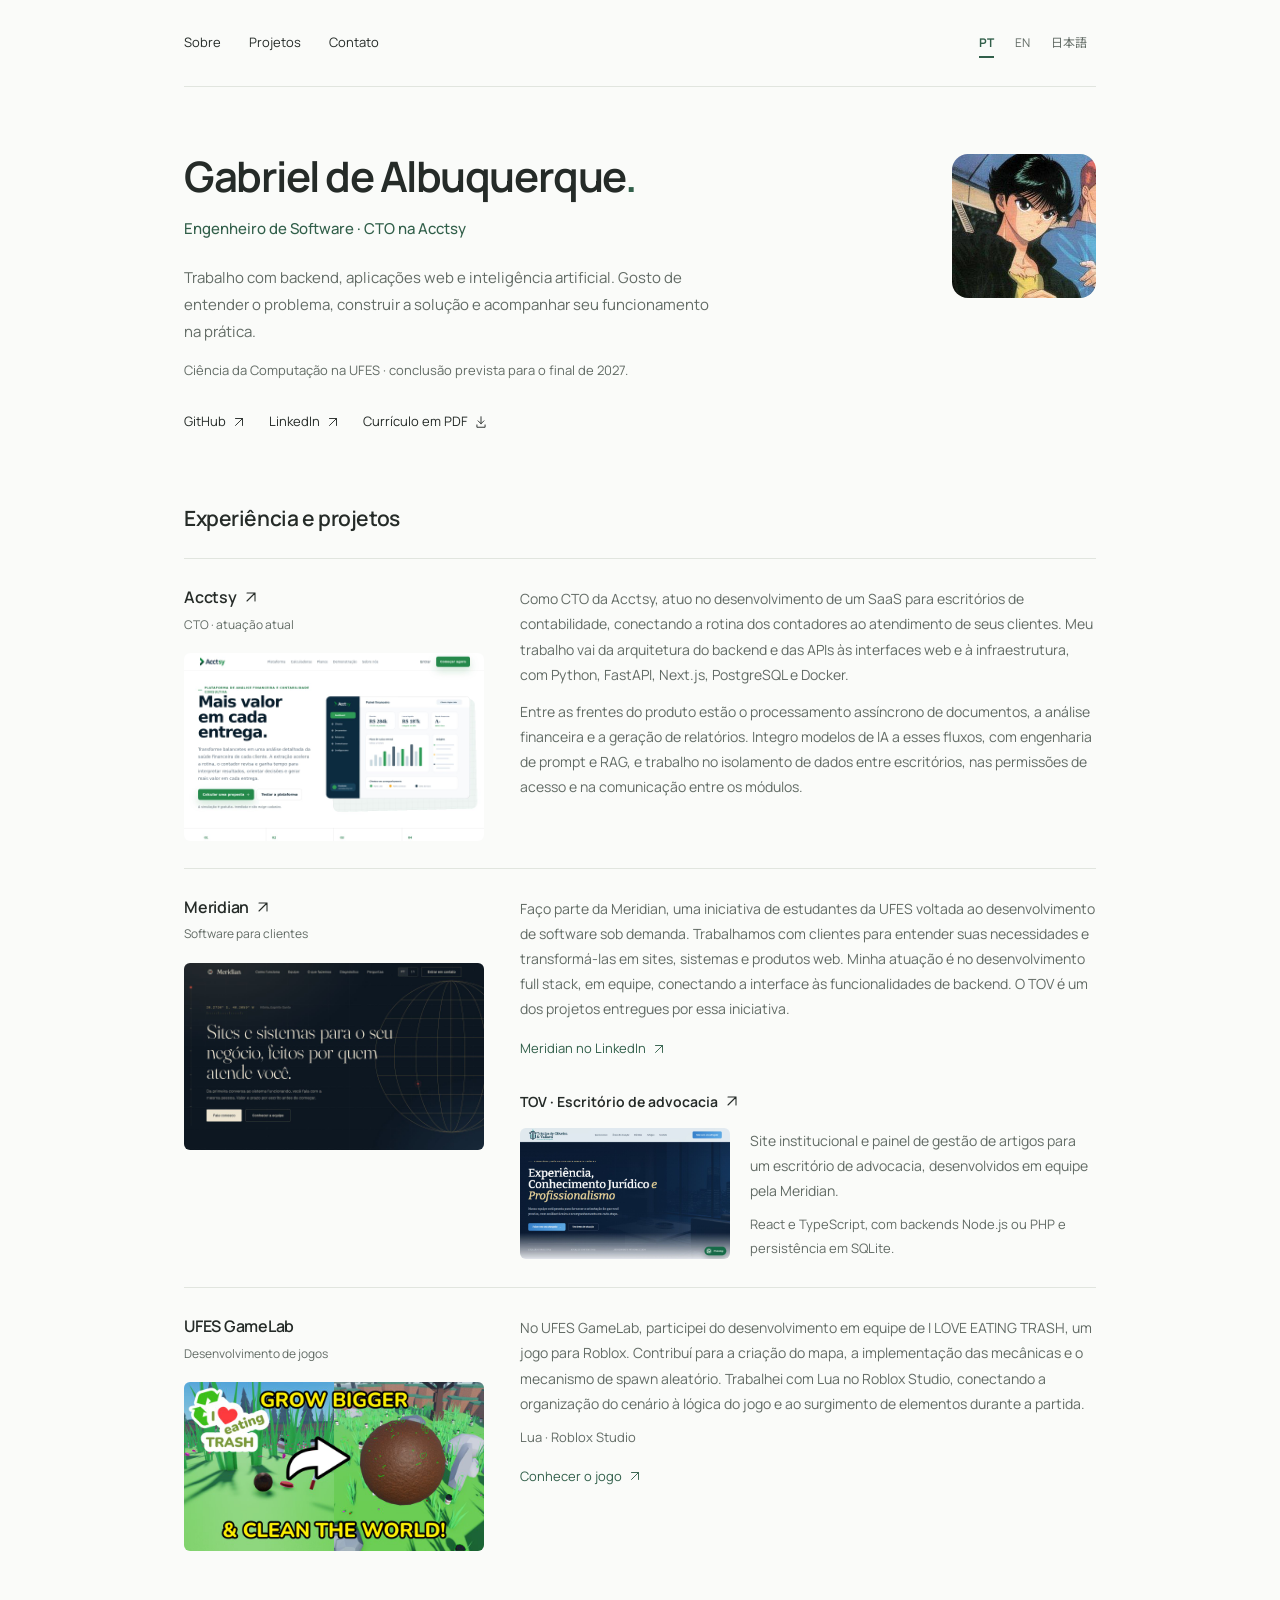
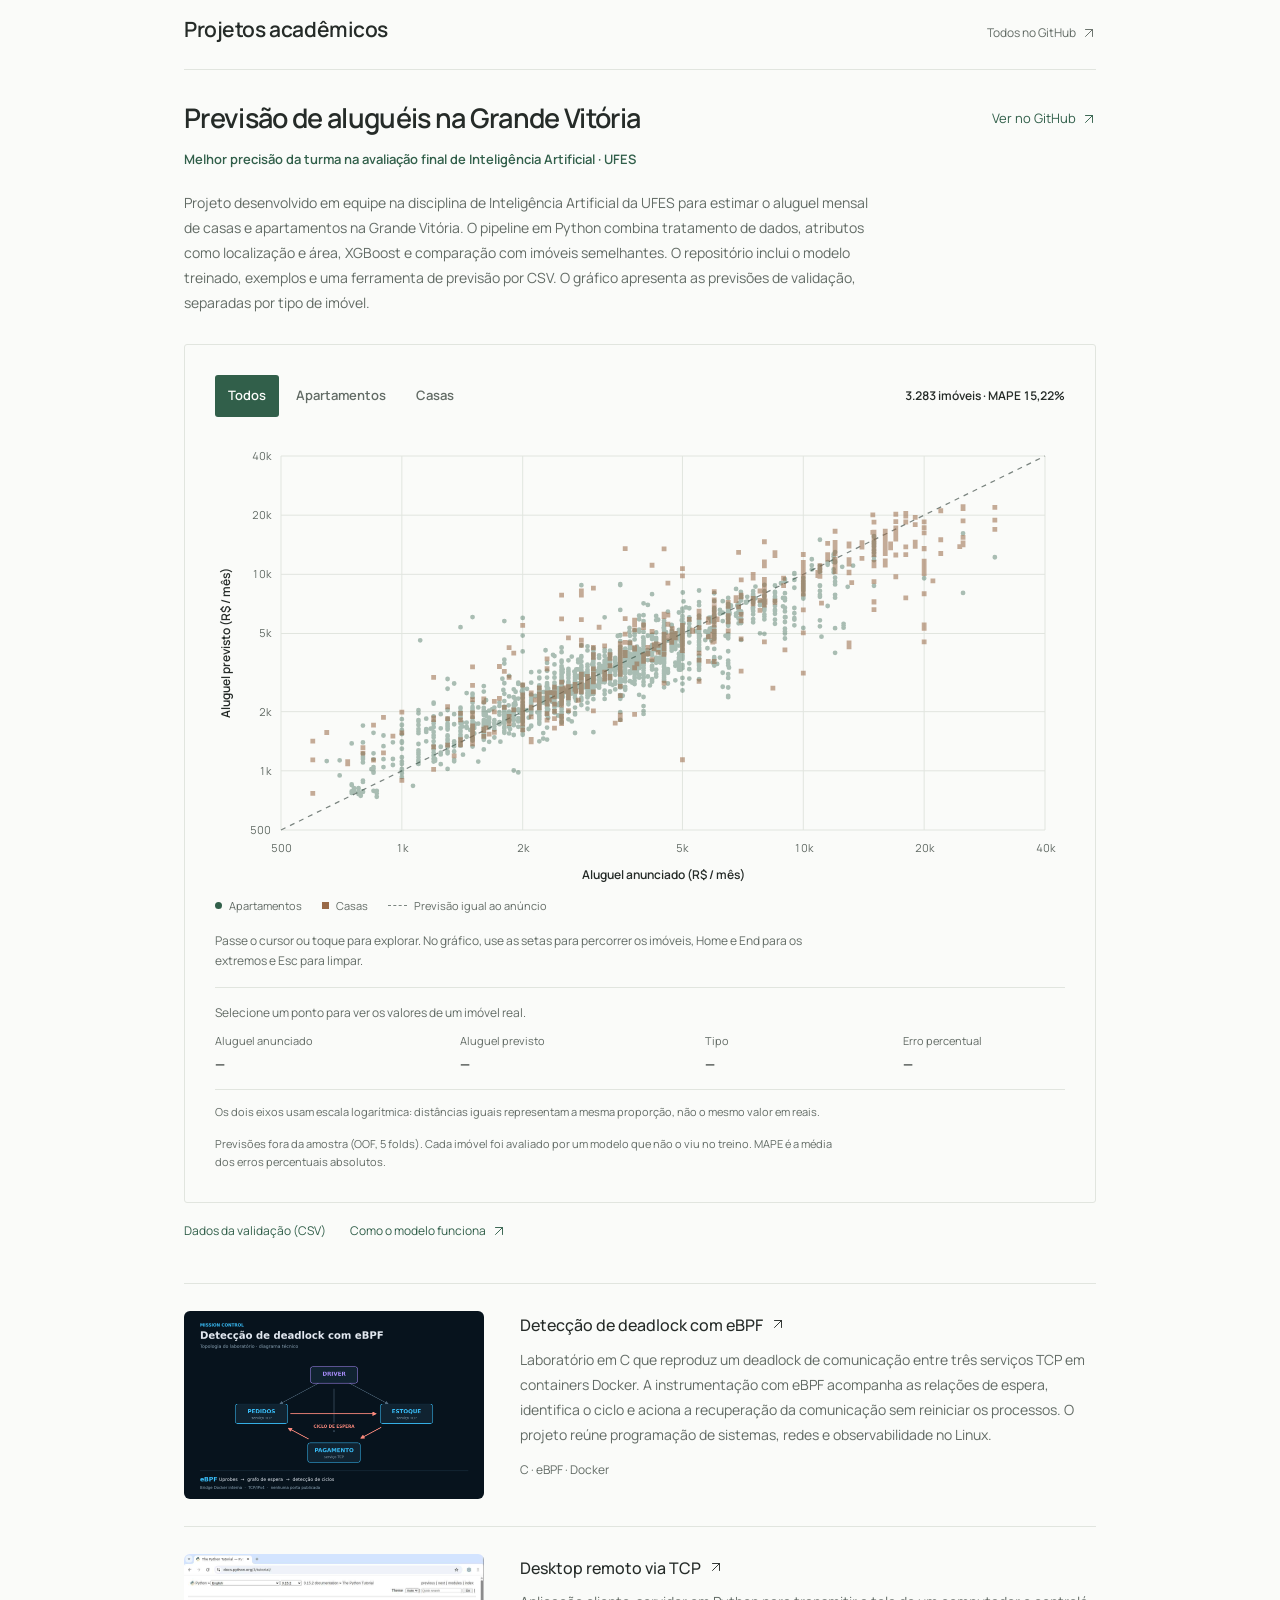
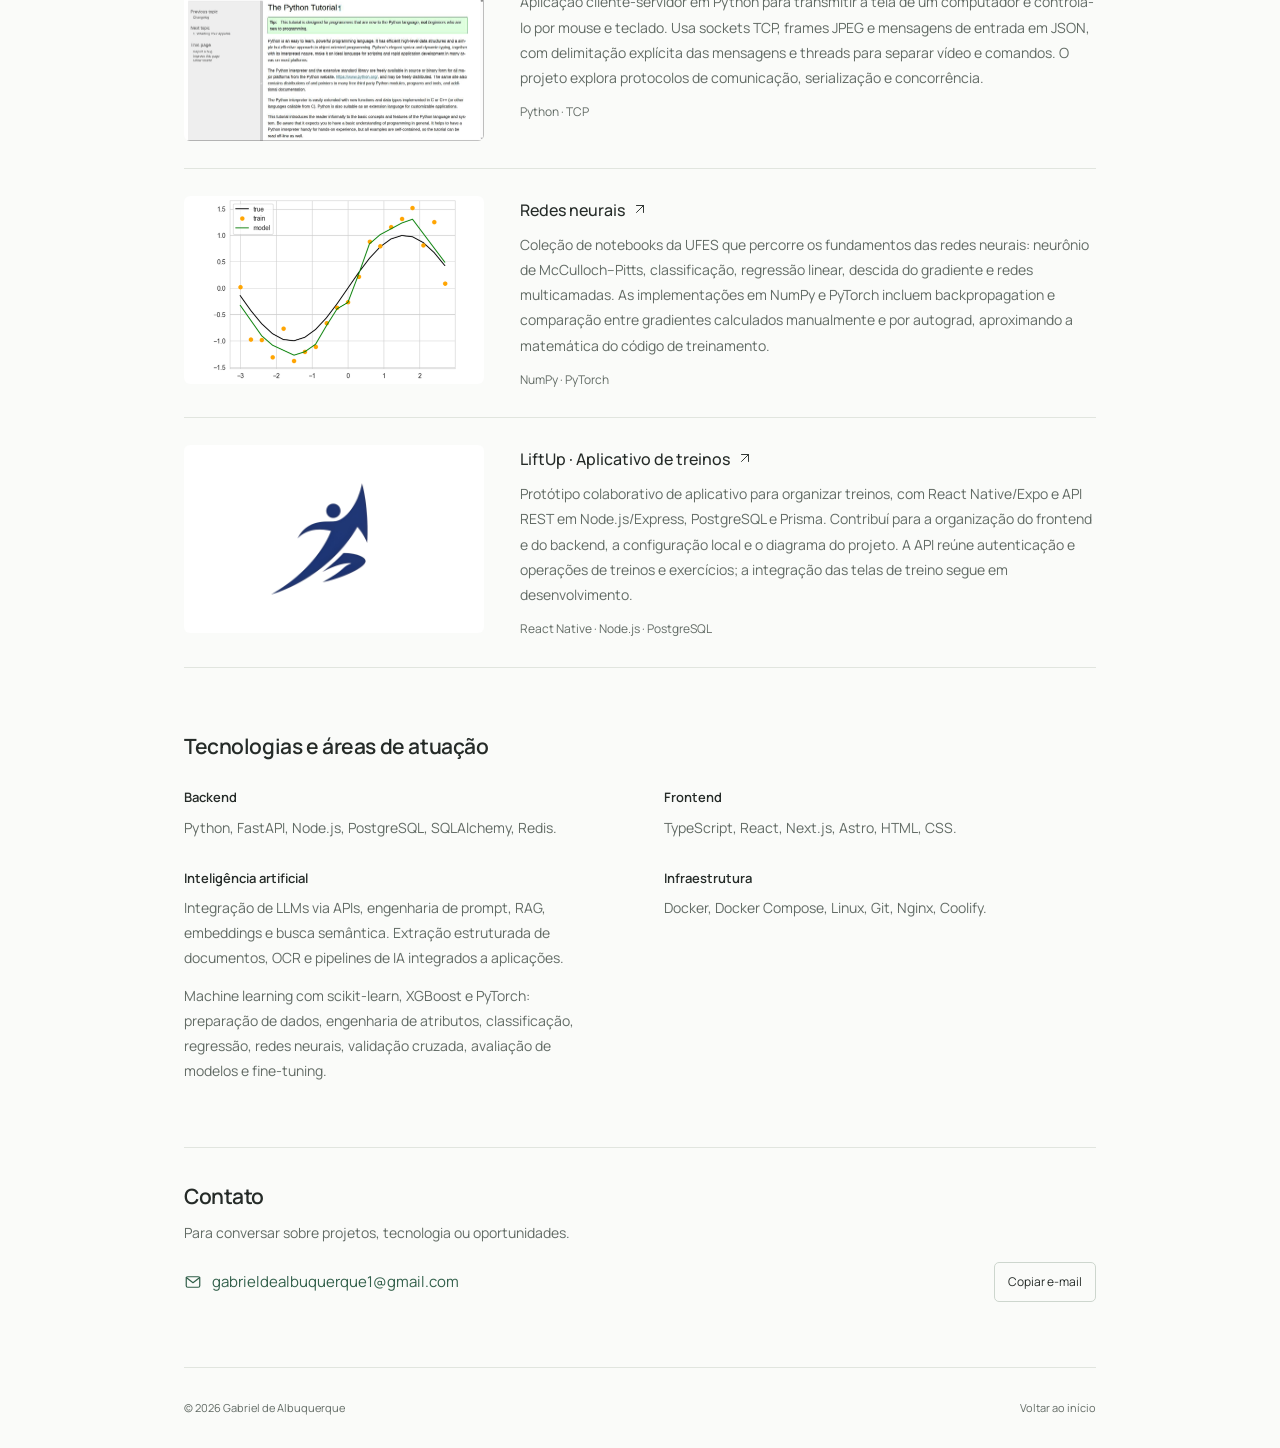
==== commit a7e9737c: "feat(portfolio): expand project details and feature LiftUp" ====
--- a/index.html
+++ b/index.html
@@ -214,14 +214,19 @@
             </div>
             <div class="work-copy">
               <p data-i18n="acctsyDescription">
-                Desenvolvo um SaaS para escritórios de contabilidade, da
-                arquitetura e das APIs à interface e à infraestrutura. O
-                trabalho envolve processamento de documentos, análise
-                financeira, relatórios e integração com modelos de IA.
+                Como CTO da Acctsy, atuo no desenvolvimento de um SaaS para
+                escritórios de contabilidade, conectando a rotina dos
+                contadores ao atendimento de seus clientes. Meu trabalho vai
+                da arquitetura do backend e das APIs às interfaces web e à
+                infraestrutura, com Python, FastAPI, Next.js, PostgreSQL e
+                Docker.
               </p>
-              <p class="work-note" data-i18n="acctsyDetail">
-                Backend multi-tenant, processamento assíncrono, engenharia de
-                prompt e RAG.
+              <p data-i18n="acctsyDetail">
+                Entre as frentes do produto estão o processamento assíncrono
+                de documentos, a análise financeira e a geração de relatórios.
+                Integro modelos de IA a esses fluxos, com engenharia de prompt
+                e RAG, e trabalho no isolamento de dados entre escritórios,
+                nas permissões de acesso e na comunicação entre os módulos.
               </p>
             </div>
           </article>
@@ -255,9 +260,13 @@
             </div>
             <div class="work-copy">
               <p data-i18n="meridianDescription">
-                Iniciativa de desenvolvimento de software sob demanda, criada
-                por estudantes da UFES. Construímos soluções para clientes,
-                conectando suas necessidades ao desenvolvimento de produtos web.
+                Faço parte da Meridian, uma iniciativa de estudantes da UFES
+                voltada ao desenvolvimento de software sob demanda.
+                Trabalhamos com clientes para entender suas necessidades e
+                transformá-las em sites, sistemas e produtos web. Minha
+                atuação é no desenvolvimento full stack, em equipe, conectando
+                a interface às funcionalidades de backend. O TOV é um dos
+                projetos entregues por essa iniciativa.
               </p>
               <div class="inline-links">
                 <a
@@ -297,10 +306,9 @@
                   /></a>
                   <div>
                     <p data-i18n="tovDescription">
-                      Um dos projetos desenvolvidos em equipe pela Meridian:
-                      site institucional e painel próprio para publicação e
-                      gestão de artigos, aproximando o escritório de seus
-                      clientes.
+                      Site institucional e painel de gestão de artigos para um
+                      escritório de advocacia, desenvolvidos em equipe pela
+                      Meridian.
                     </p>
                     <p class="work-note" data-i18n="meridianDetail">
                       React e TypeScript, com backends Node.js ou PHP e
@@ -332,9 +340,12 @@
             </div>
             <div class="work-copy">
               <p data-i18n="gamelabDescription">
-                Participei da criação do jogo I LOVE EATING TRASH no Roblox,
-                contribuindo com o mapa, as mecânicas do jogo e o sistema de
-                spawn aleatório.
+                No UFES GameLab, participei do desenvolvimento em equipe de I
+                LOVE EATING TRASH, um jogo para Roblox. Contribuí para a
+                criação do mapa, a implementação das mecânicas e o mecanismo
+                de spawn aleatório. Trabalhei com Lua no Roblox Studio,
+                conectando a organização do cenário à lógica do jogo e ao
+                surgimento de elementos durante a partida.
               </p>
               <p class="work-note">Lua · Roblox Studio</p>
               <a
@@ -372,7 +383,16 @@
               </div>
               <a class="inline-link rental-repository" href="https://github.com/gabrieldealbuquerque/previsao-alugueis-grande-vitoria" target="_blank" rel="noopener noreferrer"><span data-i18n="rentRepository">Ver no GitHub</span><svg class="icon" aria-hidden="true"><use href="#external" /></svg></a>
             </div>
-            <p class="rental-overview" data-i18n="rentOverview">Estimativa de aluguéis residenciais com XGBoost, engenharia de atributos e comparação entre imóveis semelhantes. O gráfico mostra como as previsões se aproximam dos valores anunciados.</p>
+            <p class="rental-overview" data-i18n="rentOverview">
+              Projeto desenvolvido em equipe na disciplina de Inteligência
+              Artificial da UFES para estimar o aluguel mensal de casas e
+              apartamentos na Grande Vitória. O pipeline em Python combina
+              tratamento de dados, atributos como localização e área, XGBoost
+              e comparação com imóveis semelhantes. O repositório inclui o
+              modelo treinado, exemplos e uma ferramenta de previsão por CSV.
+              O gráfico apresenta as previsões de validação, separadas por
+              tipo de imóvel.
+            </p>
             <figure class="rental-evidence" data-rental-chart data-source="assets/data/rental-oof.csv">
               <div data-chart-fallback>
                 <img class="rental-static-chart" src="assets/previews/alugueis.png" width="1200" height="800" loading="lazy" decoding="async" data-i18n-alt="rentPreview" alt="Gráfico de aluguel real e previsto em validação cruzada" />
@@ -387,71 +407,128 @@
           </article>
           <ul class="project-list">
 
-            <li>
+            <li class="project-with-preview">
               <a
                 href="https://github.com/gabrieldealbuquerque/Deteccao-de-Deadlock-por-eBPF"
                 target="_blank"
                 rel="noopener noreferrer"
-                ><span class="project-info"
-                  ><strong data-i18n="ebpfTitle"
-                    >Detecção de deadlock com eBPF</strong
-                  ><span data-i18n="ebpfDescription"
-                    >Instrumentação de serviços TCP e recuperação da
-                    comunicação.</span
-                  ></span
-                ><span class="project-language">C / eBPF</span
-                ><svg class="icon" aria-hidden="true">
-                  <use href="#external" /></svg
-              ></a>
+              >
+                <span class="project-preview">
+                  <img
+                    src="assets/previews/ebpf.png"
+                    width="1200"
+                    height="750"
+                    loading="lazy"
+                    decoding="async"
+                    data-i18n-alt="ebpfPreview"
+                    alt="Diagrama da topologia TCP e do ciclo de espera entre três serviços monitorados por eBPF"
+                  />
+                </span>
+                <span class="project-info">
+                  <strong>
+                    <span data-i18n="ebpfTitle">Detecção de deadlock com eBPF</span>
+                    <svg class="icon" aria-hidden="true"><use href="#external" /></svg>
+                  </strong>
+                  <span data-i18n="ebpfDescription">
+                    Laboratório em C que reproduz um deadlock de comunicação
+                    entre três serviços TCP em containers Docker. A
+                    instrumentação com eBPF acompanha as relações de espera,
+                    identifica o ciclo e aciona a recuperação da comunicação
+                    sem reiniciar os processos. O projeto reúne programação de
+                    sistemas, redes e observabilidade no Linux.
+                  </span>
+                  <span class="project-language">C · eBPF · Docker</span>
+                </span>
+              </a>
             </li>
-            <li>
+            <li class="project-with-preview">
               <a
                 href="https://github.com/gabrieldealbuquerque/Remote-Desktop-via-Sockets-TCP"
                 target="_blank"
                 rel="noopener noreferrer"
-                ><span class="project-info"
-                  ><strong data-i18n="tcpTitle">Desktop remoto via TCP</strong
-                  ><span data-i18n="tcpDescription"
-                    >Transmissão de tela e controle de mouse e teclado por
-                    sockets.</span
-                  ></span
-                ><span class="project-language">Python</span
-                ><svg class="icon" aria-hidden="true">
-                  <use href="#external" /></svg
-              ></a>
+              >
+                <span class="project-preview">
+                  <img
+                    src="assets/previews/desktop-tcp.png"
+                    width="1200"
+                    height="750"
+                    loading="lazy"
+                    decoding="async"
+                    data-i18n-alt="tcpPreview"
+                    alt="Demonstração do cliente de desktop remoto exibindo uma tela transmitida por TCP"
+                  />
+                </span>
+                <span class="project-info">
+                  <strong>
+                    <span data-i18n="tcpTitle">Desktop remoto via TCP</span>
+                    <svg class="icon" aria-hidden="true"><use href="#external" /></svg>
+                  </strong>
+                  <span data-i18n="tcpDescription">
+                    Aplicação cliente-servidor em Python para transmitir a
+                    tela de um computador e controlá-lo por mouse e teclado.
+                    Usa sockets TCP, frames JPEG e mensagens de entrada em
+                    JSON, com delimitação explícita das mensagens e threads
+                    para separar vídeo e comandos. O projeto explora
+                    protocolos de comunicação, serialização e concorrência.
+                  </span>
+                  <span class="project-language">Python · TCP</span>
+                </span>
+              </a>
             </li>
-            <li>
+            <li class="project-with-preview">
               <a
                 href="https://github.com/gabrieldealbuquerque/Redes-Neurais"
                 target="_blank"
                 rel="noopener noreferrer"
-                ><span class="project-info"
-                  ><strong data-i18n="mlTitle">Redes neurais</strong
-                  ><span data-i18n="mlDescription"
-                    >Implementações de classificação, regressão e redes neurais
-                    com NumPy e PyTorch.</span
-                  ></span
-                ><span class="project-language">Python</span
-                ><svg class="icon" aria-hidden="true">
-                  <use href="#external" /></svg
-              ></a>
+              >
+                <span class="project-preview">
+                  <img
+                    src="assets/previews/redes-neurais.png"
+                    width="1200"
+                    height="750"
+                    loading="lazy"
+                    decoding="async"
+                    data-i18n-alt="mlPreview"
+                    alt="Gráfico do notebook de redes neurais comparando dados de treino, curva de referência e previsões de uma MLP"
+                  />
+                </span>
+                <span class="project-info">
+                  <strong>
+                    <span data-i18n="mlTitle">Redes neurais</span>
+                    <svg class="icon" aria-hidden="true"><use href="#external" /></svg>
+                  </strong>
+                  <span data-i18n="mlDescription">
+                    Coleção de notebooks da UFES que percorre os fundamentos
+                    das redes neurais: neurônio de McCulloch–Pitts,
+                    classificação, regressão linear, descida do gradiente e
+                    redes multicamadas. As implementações em NumPy e PyTorch
+                    incluem backpropagation e comparação entre gradientes
+                    calculados manualmente e por autograd, aproximando a
+                    matemática do código de treinamento.
+                  </span>
+                  <span class="project-language">NumPy · PyTorch</span>
+                </span>
+              </a>
             </li>
-            <li>
-              <a
-                href="https://github.com/gabrieldealbuquerque/Dijkstra_Vetor"
-                target="_blank"
-                rel="noopener noreferrer"
-                ><span class="project-info"
-                  ><strong data-i18n="dijkstraTitle"
-                    >Algoritmo de Dijkstra</strong
-                  ><span data-i18n="dijkstraDescription"
-                    >Implementação com vetor para encontrar caminhos mínimos em
-                    grafos.</span
-                  ></span
-                ><span class="project-language">C</span
-                ><svg class="icon" aria-hidden="true">
-                  <use href="#external" /></svg
-              ></a>
+            <li class="project-with-preview">
+              <a href="https://github.com/gabrieldealbuquerque/liftup" target="_blank" rel="noopener noreferrer">
+                <span class="project-preview brand-preview">
+                  <img src="assets/previews/liftup.jpg" width="1600" height="1600" loading="lazy" decoding="async" data-i18n-alt="liftupPreview" alt="Identidade visual do projeto LiftUp" />
+                </span>
+                <span class="project-info">
+                  <strong><span data-i18n="liftupTitle">LiftUp · Aplicativo de treinos</span><svg class="icon" aria-hidden="true"><use href="#external" /></svg></strong>
+                  <span data-i18n="liftupDescription">
+                    Protótipo colaborativo de aplicativo para organizar
+                    treinos, com React Native/Expo e API REST em
+                    Node.js/Express, PostgreSQL e Prisma. Contribuí para a
+                    organização do frontend e do backend, a configuração local
+                    e o diagrama do projeto. A API reúne autenticação e
+                    operações de treinos e exercícios; a integração das telas
+                    de treino segue em desenvolvimento.
+                  </span>
+                  <span class="project-language">React Native · Node.js · PostgreSQL</span>
+                </span>
+              </a>
             </li>
           </ul>
         </section>
@@ -470,9 +547,18 @@
             </div>
             <div>
               <dt data-i18n="aiLabel">Inteligência artificial</dt>
-              <dd data-i18n="aiSkills">
-                Integração com LLMs, engenharia de prompt, RAG, treinamento de
-                ML e fine-tuning.
+              <dd>
+                <p data-i18n="aiSkills">
+                  Integração de LLMs via APIs, engenharia de prompt, RAG,
+                  embeddings e busca semântica. Extração estruturada de
+                  documentos, OCR e pipelines de IA integrados a aplicações.
+                </p>
+                <p data-i18n="aiModelSkills">
+                  Machine learning com scikit-learn, XGBoost e PyTorch:
+                  preparação de dados, engenharia de atributos, classificação,
+                  regressão, redes neurais, validação cruzada, avaliação de
+                  modelos e fine-tuning.
+                </p>
               </dd>
             </div>
             <div>
--- a/styles.css
+++ b/styles.css
@@ -287,6 +287,9 @@
 .work-copy p {
   max-width: 68ch;
 }
+.work-copy > p + p:not(.work-note) {
+  margin-top: 12px;
+}
 .client-project {
   margin-top: 22px;
 }
@@ -348,23 +351,25 @@
 }
 .project-list a {
   display: flex;
-  align-items: center;
+  align-items: baseline;
   gap: 22px;
-  padding-block: 18px;
+  padding-block: 22px;
 }
 .project-info {
   display: flex;
   flex-direction: column;
-  gap: 3px;
+  gap: 7px;
   flex: 1;
+  min-width: 0;
 }
 .project-info strong {
   font-weight: 500;
   font-size: 14px;
 }
 .project-info > span {
-  color: var(--muted);
-  font-size: 13px;
+  max-width: 70ch;
+  color: var(--muted);
+  font-size: 14px;
 }
 .project-language {
   font-size: 12px;
@@ -617,7 +622,7 @@
     font-size: 14px;
   }
   .project-info > span {
-    font-size: 12px;
+    font-size: 13px;
   }
   .skills-list {
     grid-template-columns: 1fr;
@@ -787,3 +792,53 @@
   .rental-overview { margin-top: 12px; }
   .rental-evidence { margin-top: 22px; }
 }
+
+.project-with-preview > a {
+  display: grid;
+  grid-template-columns: 300px minmax(0, 1fr);
+  align-items: start;
+  gap: 36px;
+  padding-block: 27px;
+}
+.project-with-preview .project-preview {
+  margin-top: 0;
+}
+.project-with-preview .project-info strong {
+  display: flex;
+  align-items: baseline;
+  gap: 8px;
+  font-size: 16px;
+}
+.project-with-preview .project-info strong .icon {
+  width: 14px;
+  height: 14px;
+  flex-shrink: 0;
+}
+.project-with-preview .project-info > .project-language {
+  font-size: 12px;
+  margin-top: 4px;
+}
+.skills-list dd p + p {
+  margin-top: 12px;
+}
+@media (max-width: 900px) {
+  .project-with-preview > a {
+    grid-template-columns: 240px minmax(0, 1fr);
+    gap: 28px;
+  }
+}
+@media (max-width: 600px) {
+  .project-with-preview > a {
+    grid-template-columns: minmax(0, 1fr);
+    gap: 16px;
+  }
+  .project-with-preview .project-preview {
+    max-width: 460px;
+  }
+}
+
+.project-preview.brand-preview img {
+  aspect-ratio: 8 / 5;
+  object-fit: contain;
+  background: #fff;
+}
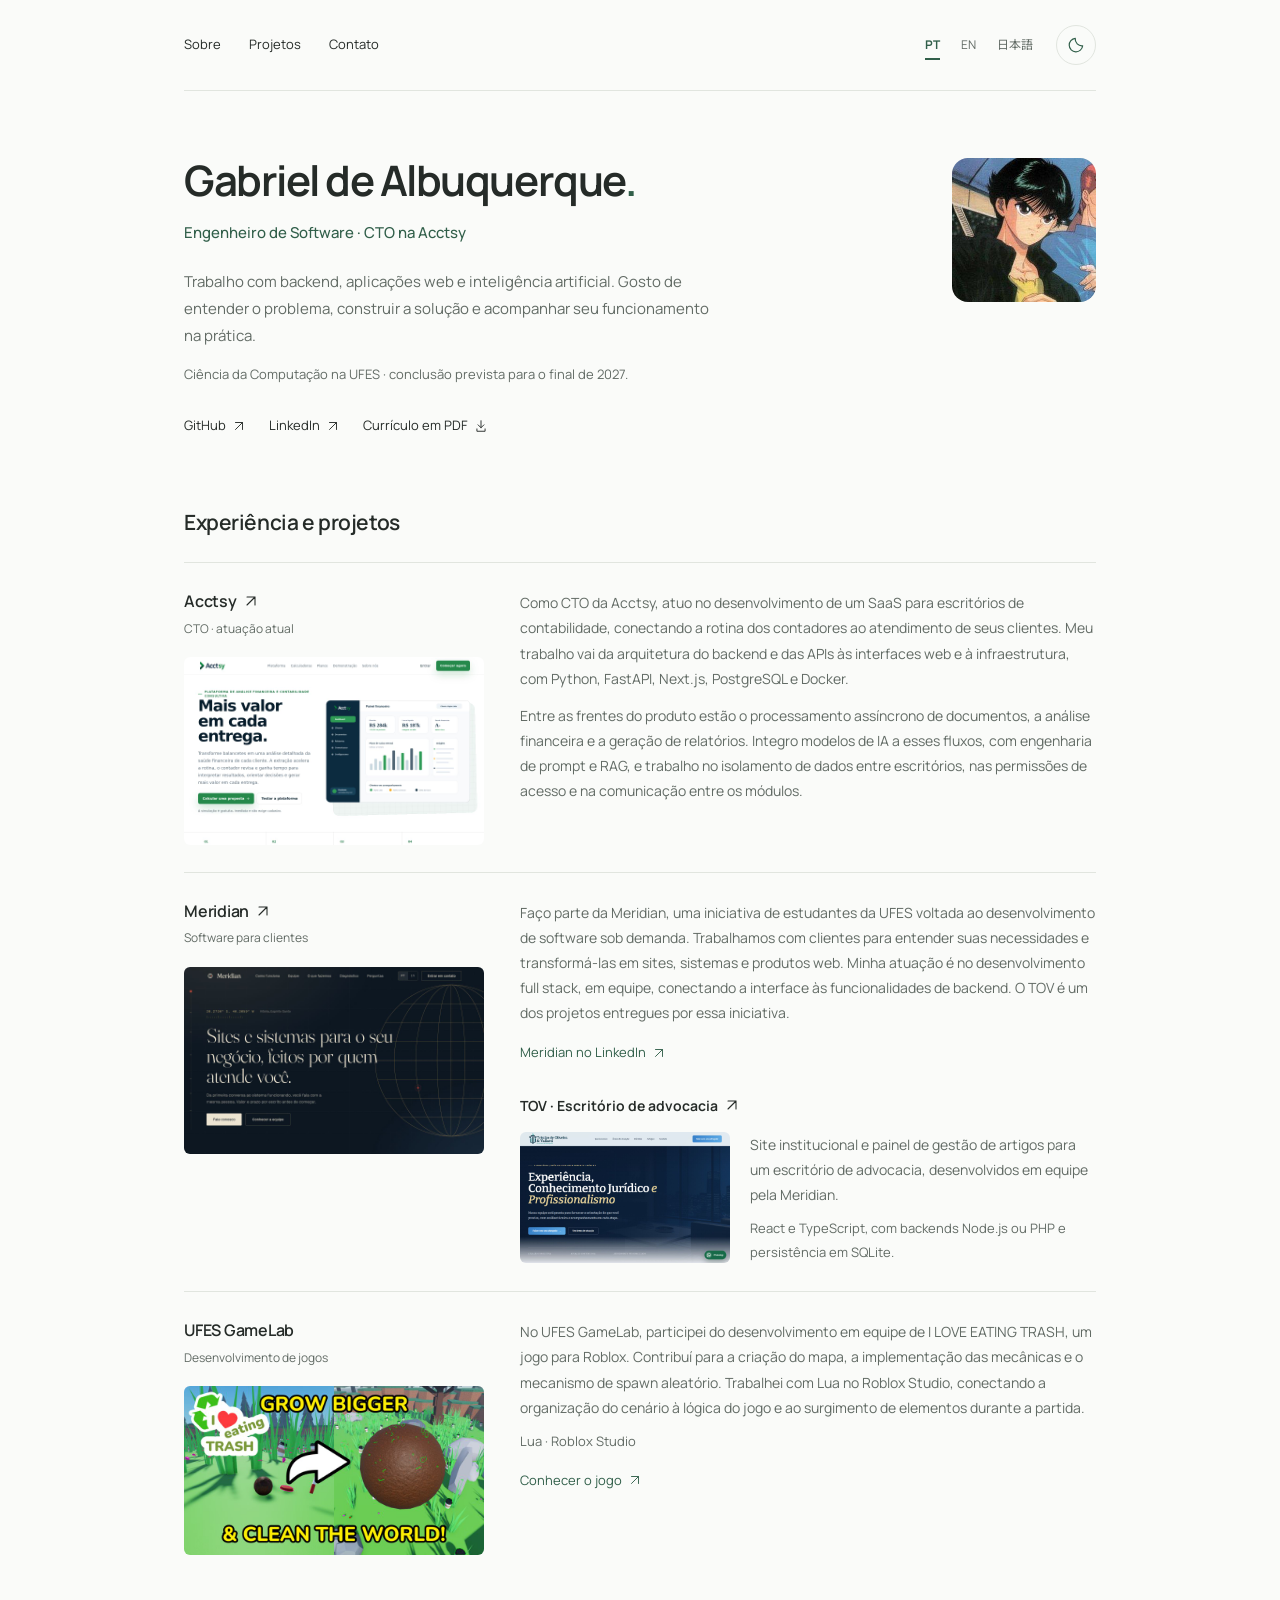
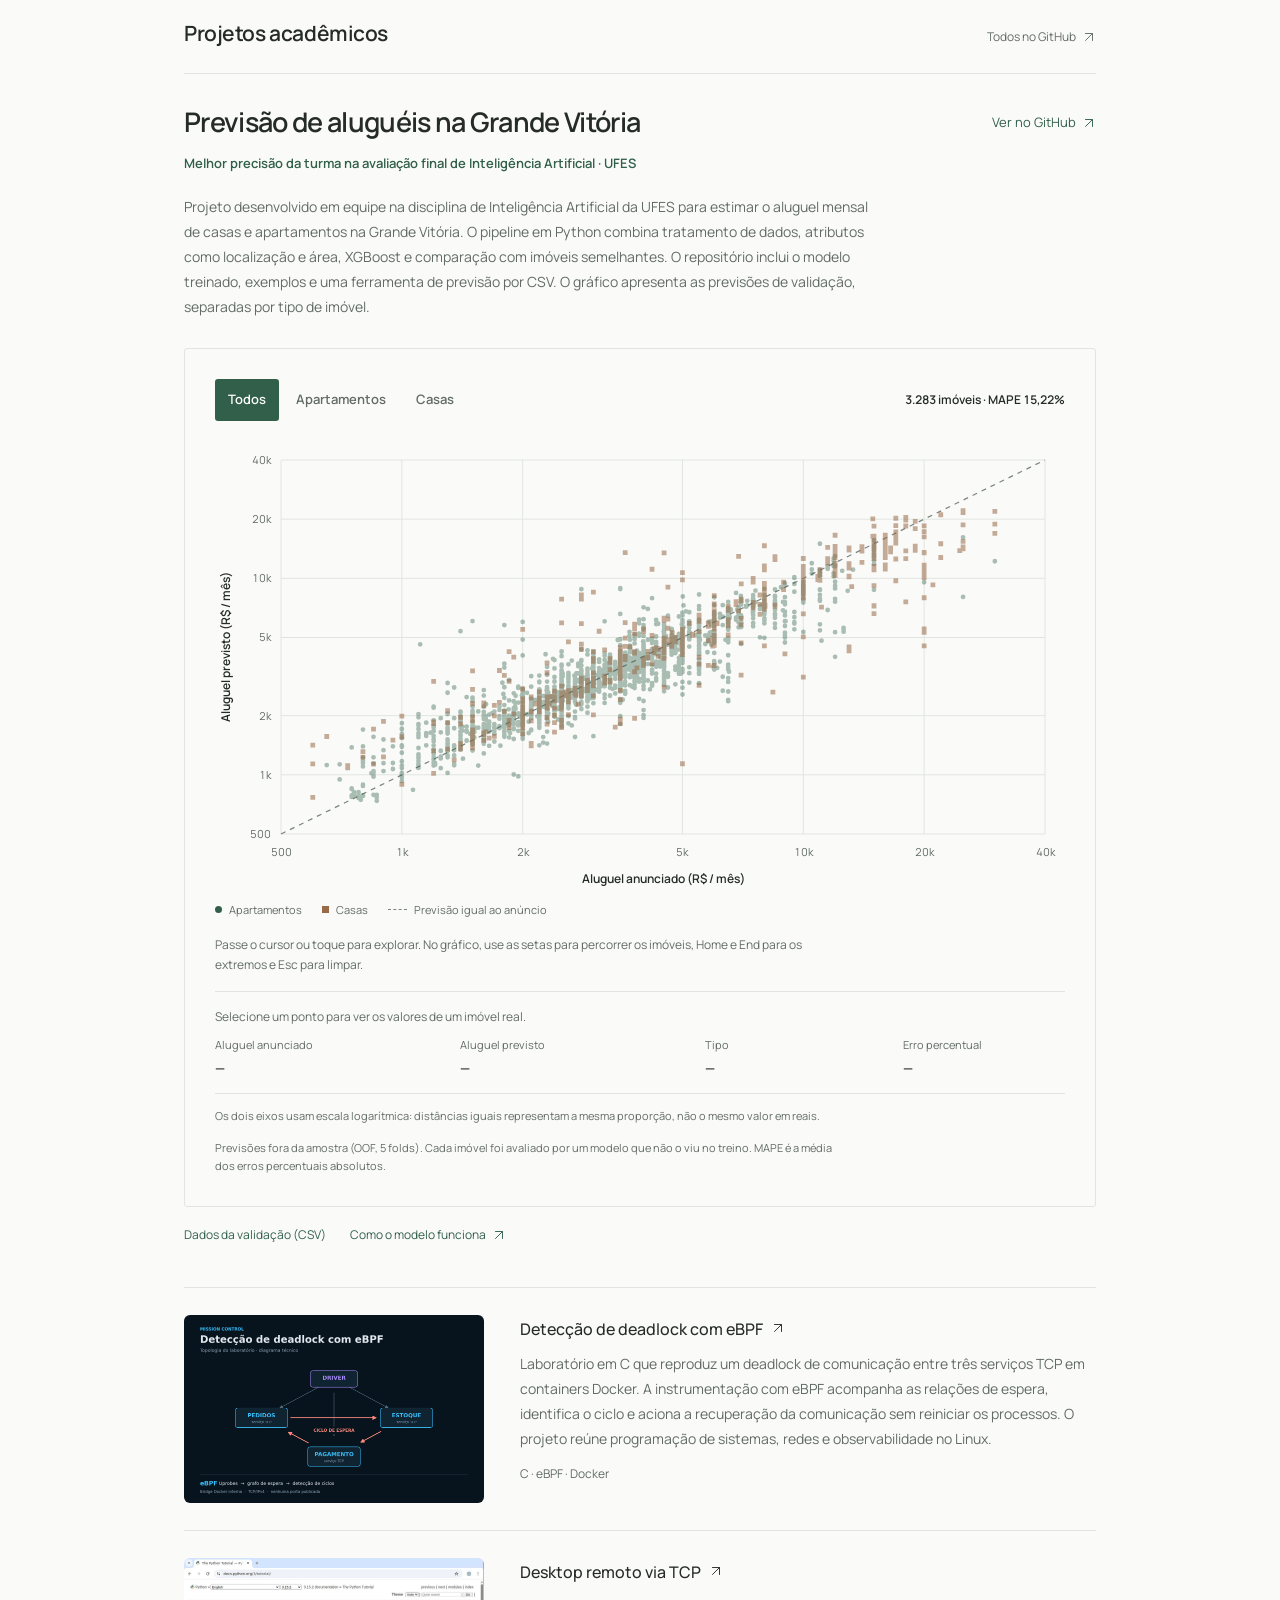
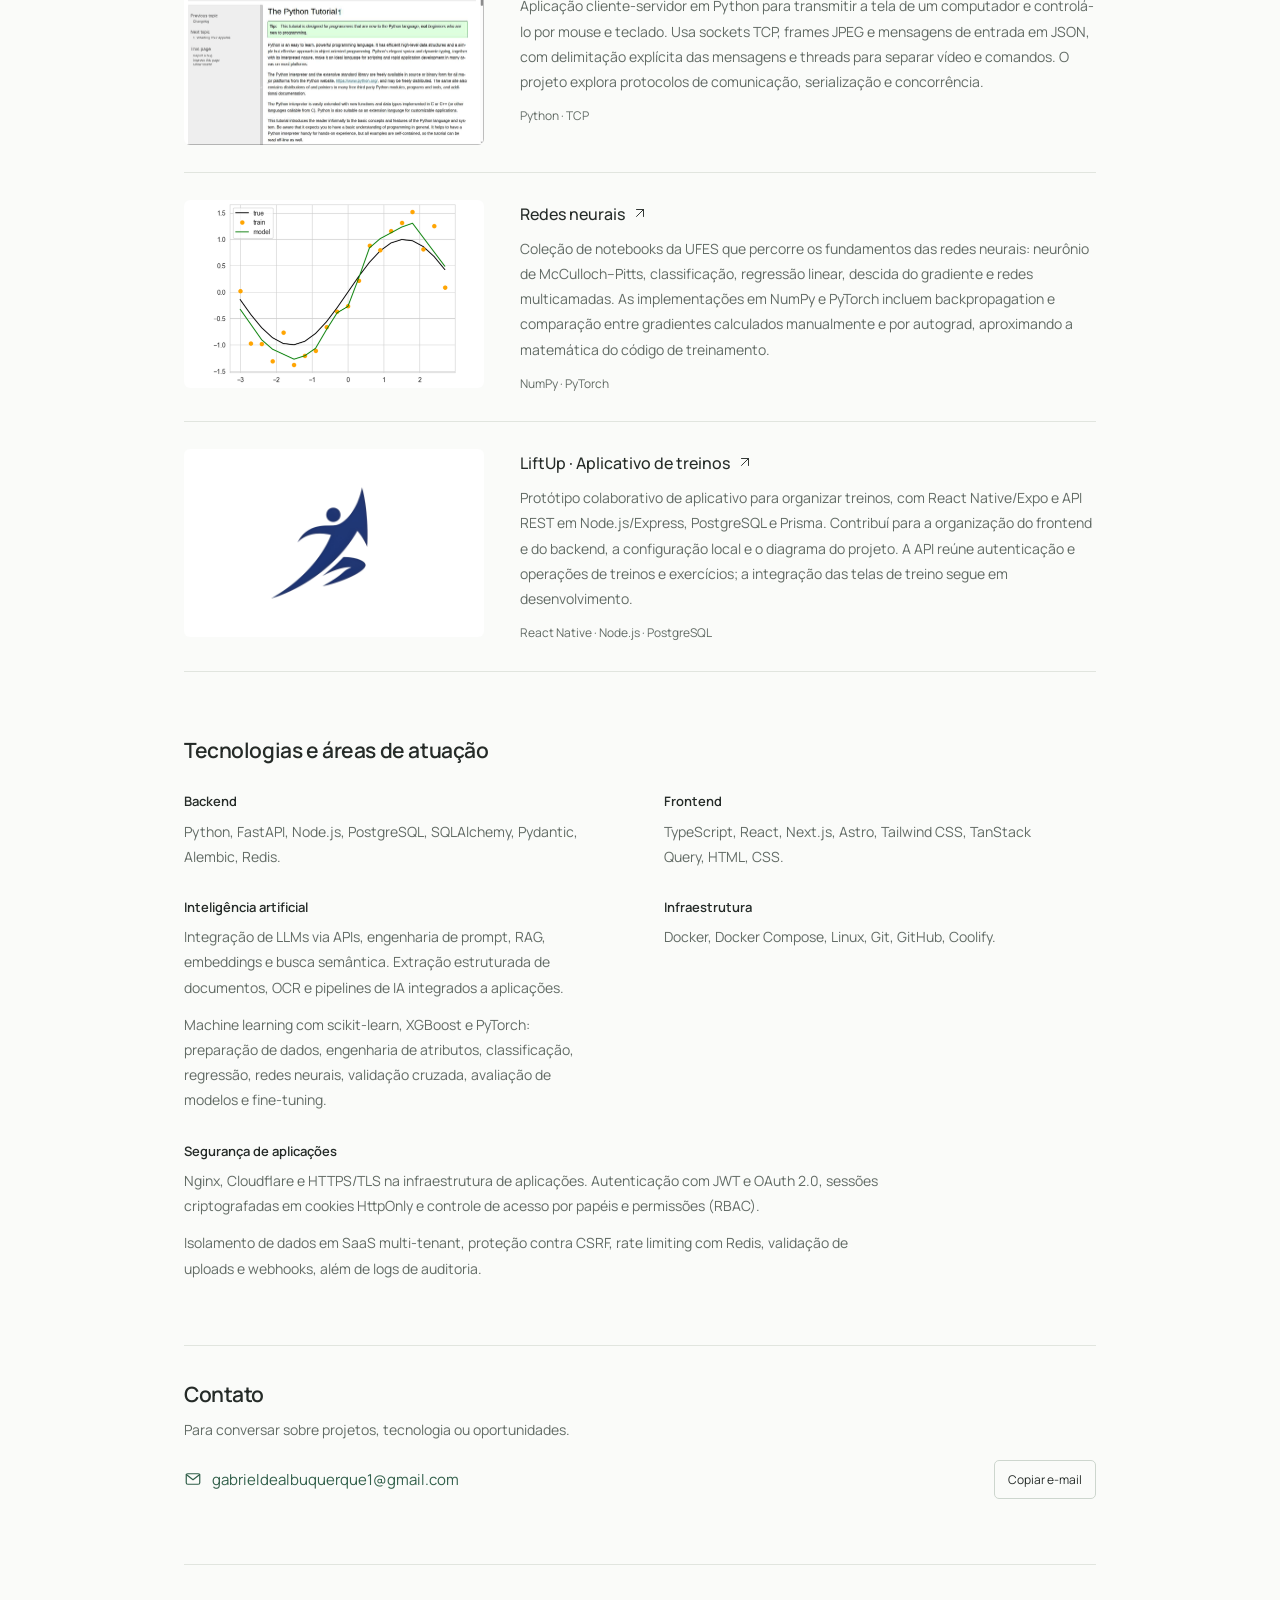
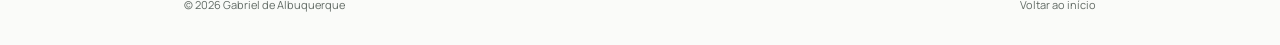
==== commit b2e1fafd: "feat(portfolio): add theme toggle and security expertise" ====
--- a/index.html
+++ b/index.html
@@ -40,6 +40,14 @@
       type="font/woff2"
       crossorigin
     />
+    <script>
+      try {
+        if (localStorage.getItem("portfolio-theme") === "dark") {
+          document.documentElement.dataset.theme = "dark";
+          document.querySelector('meta[name="theme-color"]').content = "#161c19";
+        }
+      } catch {}
+    </script>
     <link rel="stylesheet" href="styles.css" />
     <link rel="stylesheet" href="rental-chart.css" />
     <script src="script.js" defer></script>
@@ -80,6 +88,13 @@
       <symbol id="download" viewBox="0 0 24 24">
         <path d="M12 3v12m-5-5 5 5 5-5M5 17v4h14v-4" />
       </symbol>
+      <symbol id="sun" viewBox="0 0 24 24">
+        <circle cx="12" cy="12" r="4" />
+        <path d="M12 2v2m0 16v2M2 12h2m16 0h2M4.93 4.93l1.42 1.42m11.3 11.3 1.42 1.42M4.93 19.07l1.42-1.42m11.3-11.3 1.42-1.42" />
+      </symbol>
+      <symbol id="moon" viewBox="0 0 24 24">
+        <path d="M20.9 13A9 9 0 0 1 11 3.1 9 9 0 1 0 20.9 13Z" />
+      </symbol>
       <symbol id="mail" viewBox="0 0 24 24">
         <rect x="3" y="5" width="18" height="14" rx="2" />
         <path d="m3 6 9 7 9-7" />
@@ -92,37 +107,49 @@
           ><a href="#projetos" data-i18n="navWork">Projetos</a
           ><a href="#contato" data-i18n="navContact">Contato</a>
         </nav>
-        <div
-          class="languages"
-          role="group"
-          aria-label="Idioma"
-          data-i18n-aria-label="languageLabel"
-          hidden
-        >
+        <div class="header-controls">
+          <div
+            class="languages"
+            role="group"
+            aria-label="Idioma"
+            data-i18n-aria-label="languageLabel"
+            hidden
+          >
+            <button
+              type="button"
+              lang="pt-BR"
+              data-lang="pt"
+              aria-label="Português"
+              aria-pressed="true"
+            >
+              PT</button
+            ><button
+              type="button"
+              lang="en"
+              data-lang="en"
+              aria-label="English"
+              aria-pressed="false"
+            >
+              EN</button
+            ><button
+              type="button"
+              lang="ja"
+              data-lang="ja"
+              aria-label="日本語"
+              aria-pressed="false"
+            >
+              日本語
+            </button>
+          </div>
           <button
+            class="theme-toggle"
             type="button"
-            lang="pt-BR"
-            data-lang="pt"
-            aria-label="Português"
-            aria-pressed="true"
+            aria-label="Ativar modo escuro"
+            title="Ativar modo escuro"
+            hidden
           >
-            PT</button
-          ><button
-            type="button"
-            lang="en"
-            data-lang="en"
-            aria-label="English"
-            aria-pressed="false"
-          >
-            EN</button
-          ><button
-            type="button"
-            lang="ja"
-            data-lang="ja"
-            aria-label="日本語"
-            aria-pressed="false"
-          >
-            日本語
+            <svg class="icon theme-moon" aria-hidden="true"><use href="#moon" /></svg>
+            <svg class="icon theme-sun" aria-hidden="true"><use href="#sun" /></svg>
           </button>
         </div>
       </header>
@@ -539,11 +566,11 @@
           <dl class="skills-list">
             <div>
               <dt data-i18n="backendLabel">Backend</dt>
-              <dd>Python, FastAPI, Node.js, PostgreSQL, SQLAlchemy, Redis.</dd>
+              <dd>Python, FastAPI, Node.js, PostgreSQL, SQLAlchemy, Pydantic, Alembic, Redis.</dd>
             </div>
             <div>
               <dt data-i18n="frontendLabel">Frontend</dt>
-              <dd>TypeScript, React, Next.js, Astro, HTML, CSS.</dd>
+              <dd>TypeScript, React, Next.js, Astro, Tailwind CSS, TanStack Query, HTML, CSS.</dd>
             </div>
             <div>
               <dt data-i18n="aiLabel">Inteligência artificial</dt>
@@ -563,7 +590,23 @@
             </div>
             <div>
               <dt data-i18n="infraLabel">Infraestrutura</dt>
-              <dd>Docker, Docker Compose, Linux, Git, Nginx, Coolify.</dd>
+              <dd>Docker, Docker Compose, Linux, Git, GitHub, Coolify.</dd>
+            </div>
+            <div class="skills-security">
+              <dt data-i18n="securityLabel">Segurança de aplicações</dt>
+              <dd>
+                <p data-i18n="securitySkills">
+                  Nginx, Cloudflare e HTTPS/TLS na infraestrutura de aplicações.
+                  Autenticação com JWT e OAuth 2.0, sessões criptografadas em
+                  cookies HttpOnly e controle de acesso por papéis e permissões
+                  (RBAC).
+                </p>
+                <p data-i18n="securityPractices">
+                  Isolamento de dados em SaaS multi-tenant, proteção contra CSRF,
+                  rate limiting com Redis, validação de uploads e webhooks,
+                  além de logs de auditoria.
+                </p>
+              </dd>
             </div>
           </dl>
         </section>
--- a/styles.css
+++ b/styles.css
@@ -13,23 +13,45 @@
   font-display: swap;
 }
 :root {
+  color-scheme: light;
   --background: #fafbf9;
   --text: #252b28;
   --muted: #626b65;
   --accent: #315f4a;
   --line: #e1e5df;
   --selection: #dce9de;
+  --control-border: #cdd6ce;
+  --control-hover: #edf2ec;
+  --scrollbar: #a5b1a7;
+  --on-accent: #fafbf9;
+  --chart-house: #996a48;
+  --chart-reference: #7b8580;
   --font:
     Manrope, "Noto Sans JP", "Hiragino Kaku Gothic ProN", "Yu Gothic",
     sans-serif;
 }
+html[data-theme="dark"] {
+  color-scheme: dark;
+  --background: #161c19;
+  --text: #e5eae6;
+  --muted: #afbab1;
+  --accent: #9ecbae;
+  --line: #354138;
+  --selection: #314b3d;
+  --control-border: #526457;
+  --control-hover: #24332a;
+  --scrollbar: #657b6b;
+  --on-accent: #161c19;
+  --chart-house: #dfab83;
+  --chart-reference: #a5b2a9;
+}
 * {
   box-sizing: border-box;
 }
 html {
   scroll-behavior: smooth;
   scroll-padding-top: 32px;
-  scrollbar-color: #a5b1a7 var(--background);
+  scrollbar-color: var(--scrollbar) var(--background);
 }
 body {
   margin: 0;
@@ -124,7 +146,7 @@
   transform: translateY(-170%);
   padding: 10px 16px;
   background: var(--text);
-  color: white;
+  color: var(--background);
 }
 .skip-link:focus {
   transform: none;
@@ -149,6 +171,39 @@
 }
 .site-header nav a:hover {
   text-decoration: underline;
+}
+.header-controls {
+  display: flex;
+  align-items: center;
+  gap: 14px;
+  flex-shrink: 0;
+}
+.theme-toggle {
+  display: inline-flex;
+  align-items: center;
+  justify-content: center;
+  width: 40px;
+  height: 40px;
+  padding: 0;
+  border: 1px solid var(--line);
+  border-radius: 50%;
+  background: transparent;
+  color: var(--accent);
+}
+.theme-toggle:hover {
+  border-color: var(--control-border);
+  background: var(--control-hover);
+}
+.theme-toggle .icon {
+  width: 18px;
+  height: 18px;
+}
+.theme-sun,
+html[data-theme="dark"] .theme-moon {
+  display: none;
+}
+html[data-theme="dark"] .theme-sun {
+  display: block;
 }
 .languages {
   display: flex;
@@ -399,6 +454,12 @@
   font-size: 14px;
   max-width: 44ch;
 }
+.skills-security {
+  grid-column: 1 / -1;
+}
+.skills-security dd {
+  max-width: 78ch;
+}
 .contact {
   border-top: 1px solid var(--line);
   padding-top: 34px;
@@ -435,7 +496,7 @@
 }
 .copy-email {
   background: transparent;
-  border: 1px solid #cdd6ce;
+  border: 1px solid var(--control-border);
   border-radius: 5px;
   padding: 8px 13px;
   font-size: 12px;
@@ -443,7 +504,7 @@
   flex-shrink: 0;
 }
 .copy-email:hover {
-  background: #edf2ec;
+  background: var(--control-hover);
 }
 .contact .copy-status {
   font-size: 12px;
@@ -842,3 +903,22 @@
   object-fit: contain;
   background: #fff;
 }
+
+@media (max-width: 600px) {
+  .site-header {
+    display: grid;
+    grid-template-columns: 1fr auto;
+    gap: 6px 12px;
+  }
+  .header-controls {
+    grid-column: 1 / -1;
+    grid-row: 1;
+    justify-self: end;
+    gap: 10px;
+  }
+  .site-header nav {
+    grid-column: 1 / -1;
+    grid-row: 2;
+    justify-content: space-between;
+  }
+}
--- a/rental-chart.css
+++ b/rental-chart.css
@@ -5,12 +5,12 @@
   display: none !important;
 }
 .rental-chart {
-  --chart-ink: #252b28;
-  --chart-muted: #626b65;
-  --chart-accent: #315f4a;
-  --chart-grid: #e1e5df;
+  --chart-ink: var(--text);
+  --chart-muted: var(--muted);
+  --chart-accent: var(--accent);
+  --chart-grid: var(--line);
   color: var(--chart-ink);
-  background: #fafbf9;
+  background: var(--background);
   padding: clamp(16px, 3vw, 30px);
   border: 1px solid var(--chart-grid);
   border-radius: 3px;
@@ -41,12 +41,12 @@
   cursor: pointer;
 }
 .rental-chart__filter:hover {
-  border-color: #b7c5bb;
+  border-color: var(--control-border);
   color: var(--chart-accent);
 }
 .rental-chart__filter[aria-pressed="true"] {
   background: var(--chart-accent);
-  color: #fafbf9;
+  color: var(--on-accent);
 }
 .rental-chart__filter:focus-visible,
 .rental-chart__plot:focus-visible {
@@ -93,7 +93,7 @@
   font-weight: 600;
 }
 .rental-chart__identity {
-  stroke: #7b8580;
+  stroke: var(--chart-reference);
   stroke-width: 1.25;
   stroke-dasharray: 5 5;
 }
@@ -105,11 +105,11 @@
   fill: var(--chart-accent);
 }
 .rental-chart__points--house {
-  fill: #996a48;
+  fill: var(--chart-house);
   fill-opacity: 0.55;
 }
 .rental-chart__selection {
-  fill: #fafbf9;
+  fill: var(--background);
   fill-opacity: 0.15;
   stroke: var(--chart-ink);
   stroke-width: 2;
@@ -138,13 +138,13 @@
   border-radius: 50%;
 }
 .rental-chart__legend-item--house .rental-chart__legend-mark {
-  background: #996a48;
+  background: var(--chart-house);
   border-radius: 0;
 }
 .rental-chart__legend-item--identity .rental-chart__legend-mark {
   width: 19px;
   height: 0;
-  border-top: 1px dashed #7b8580;
+  border-top: 1px dashed var(--chart-reference);
   background: transparent;
   border-radius: 0;
 }
@@ -210,7 +210,7 @@
   border: 0;
 }
 .rental-chart ::selection {
-  color: #fafbf9;
+  color: var(--on-accent);
   background: var(--chart-accent);
 }
 @media (max-width: 600px) {
